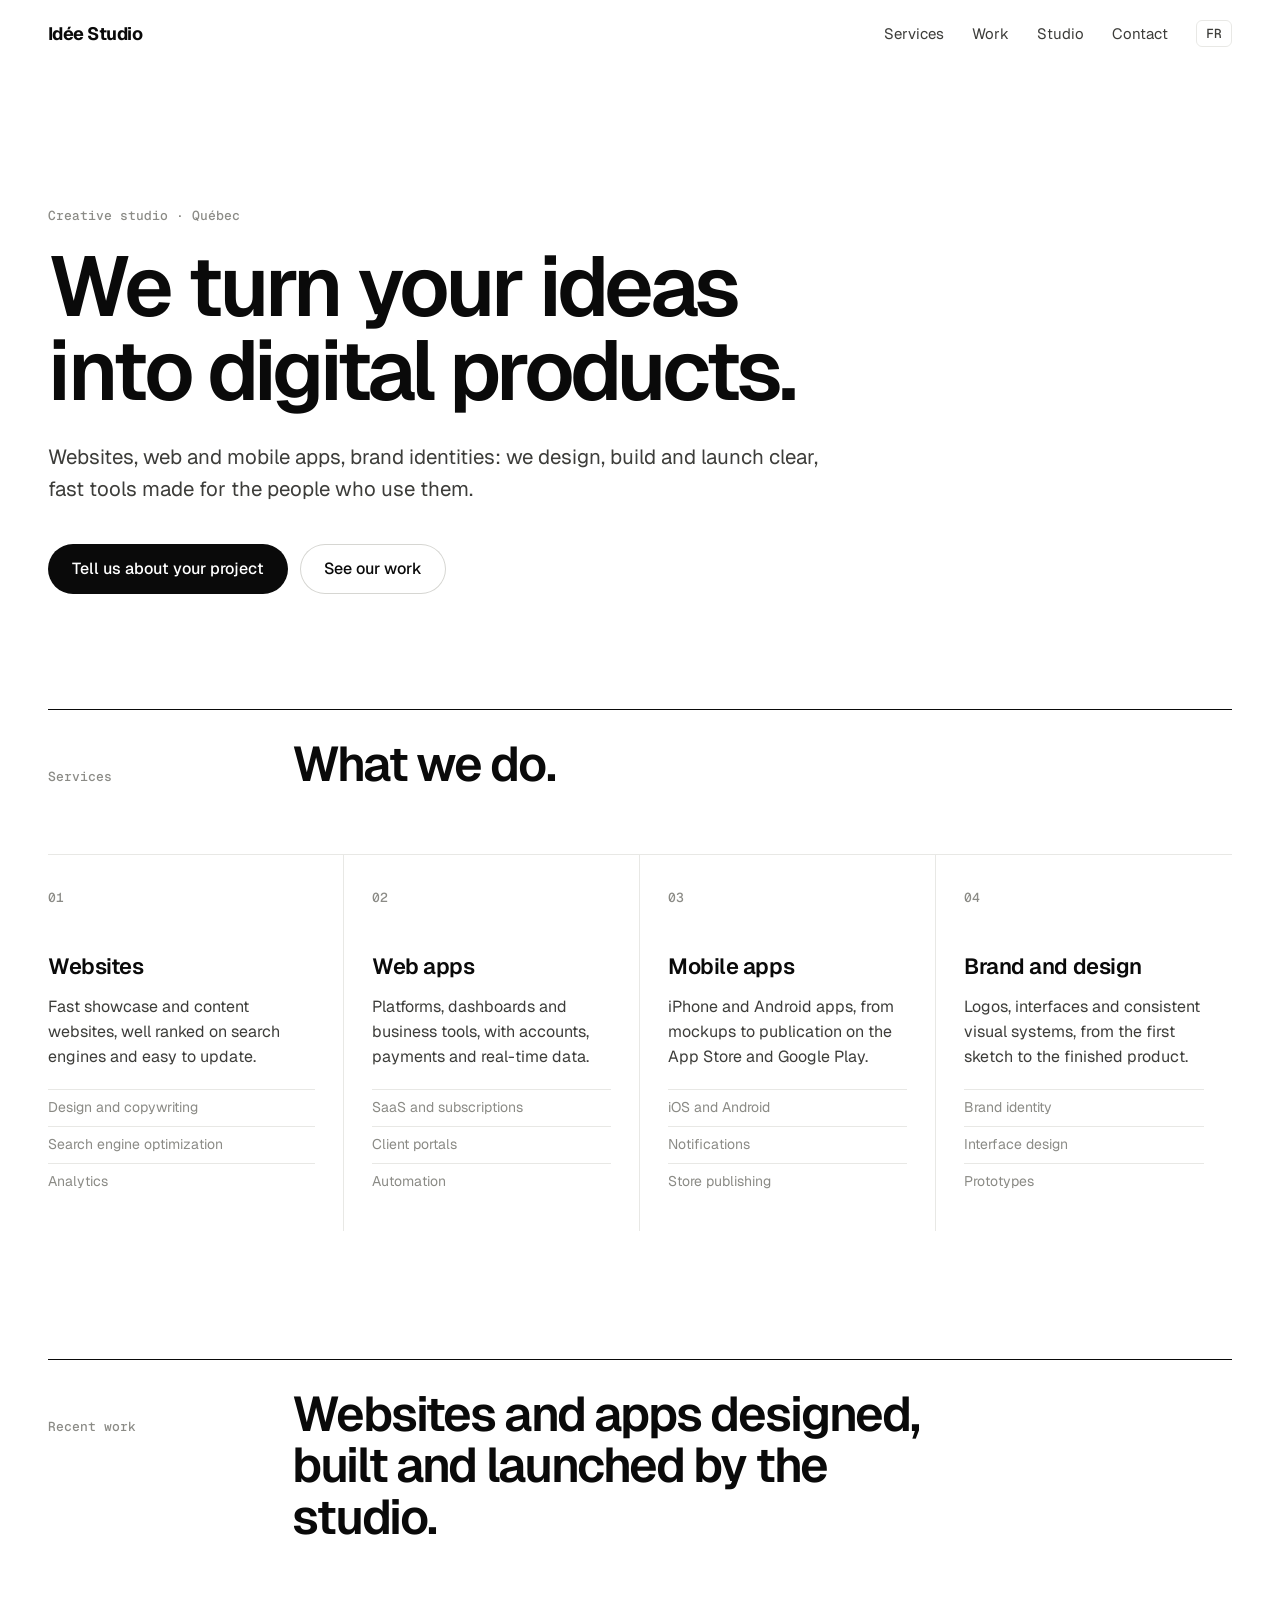
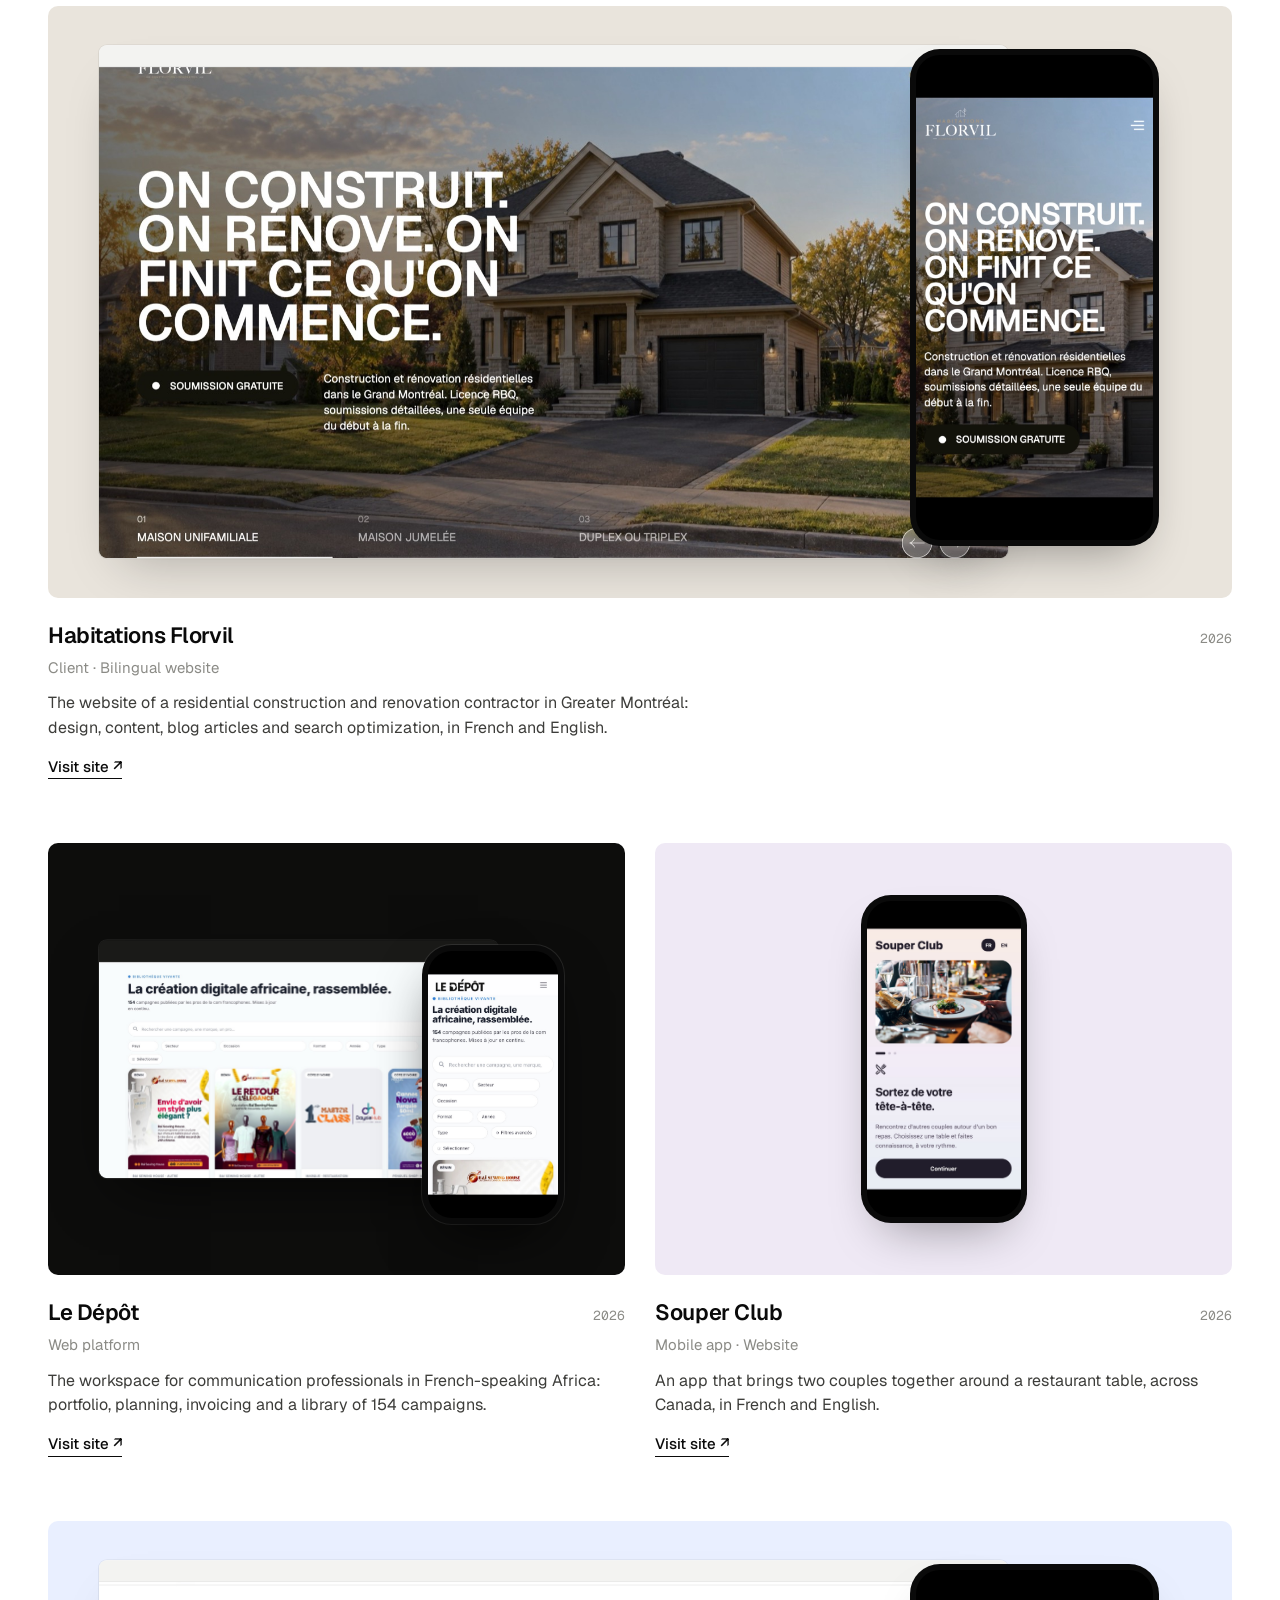
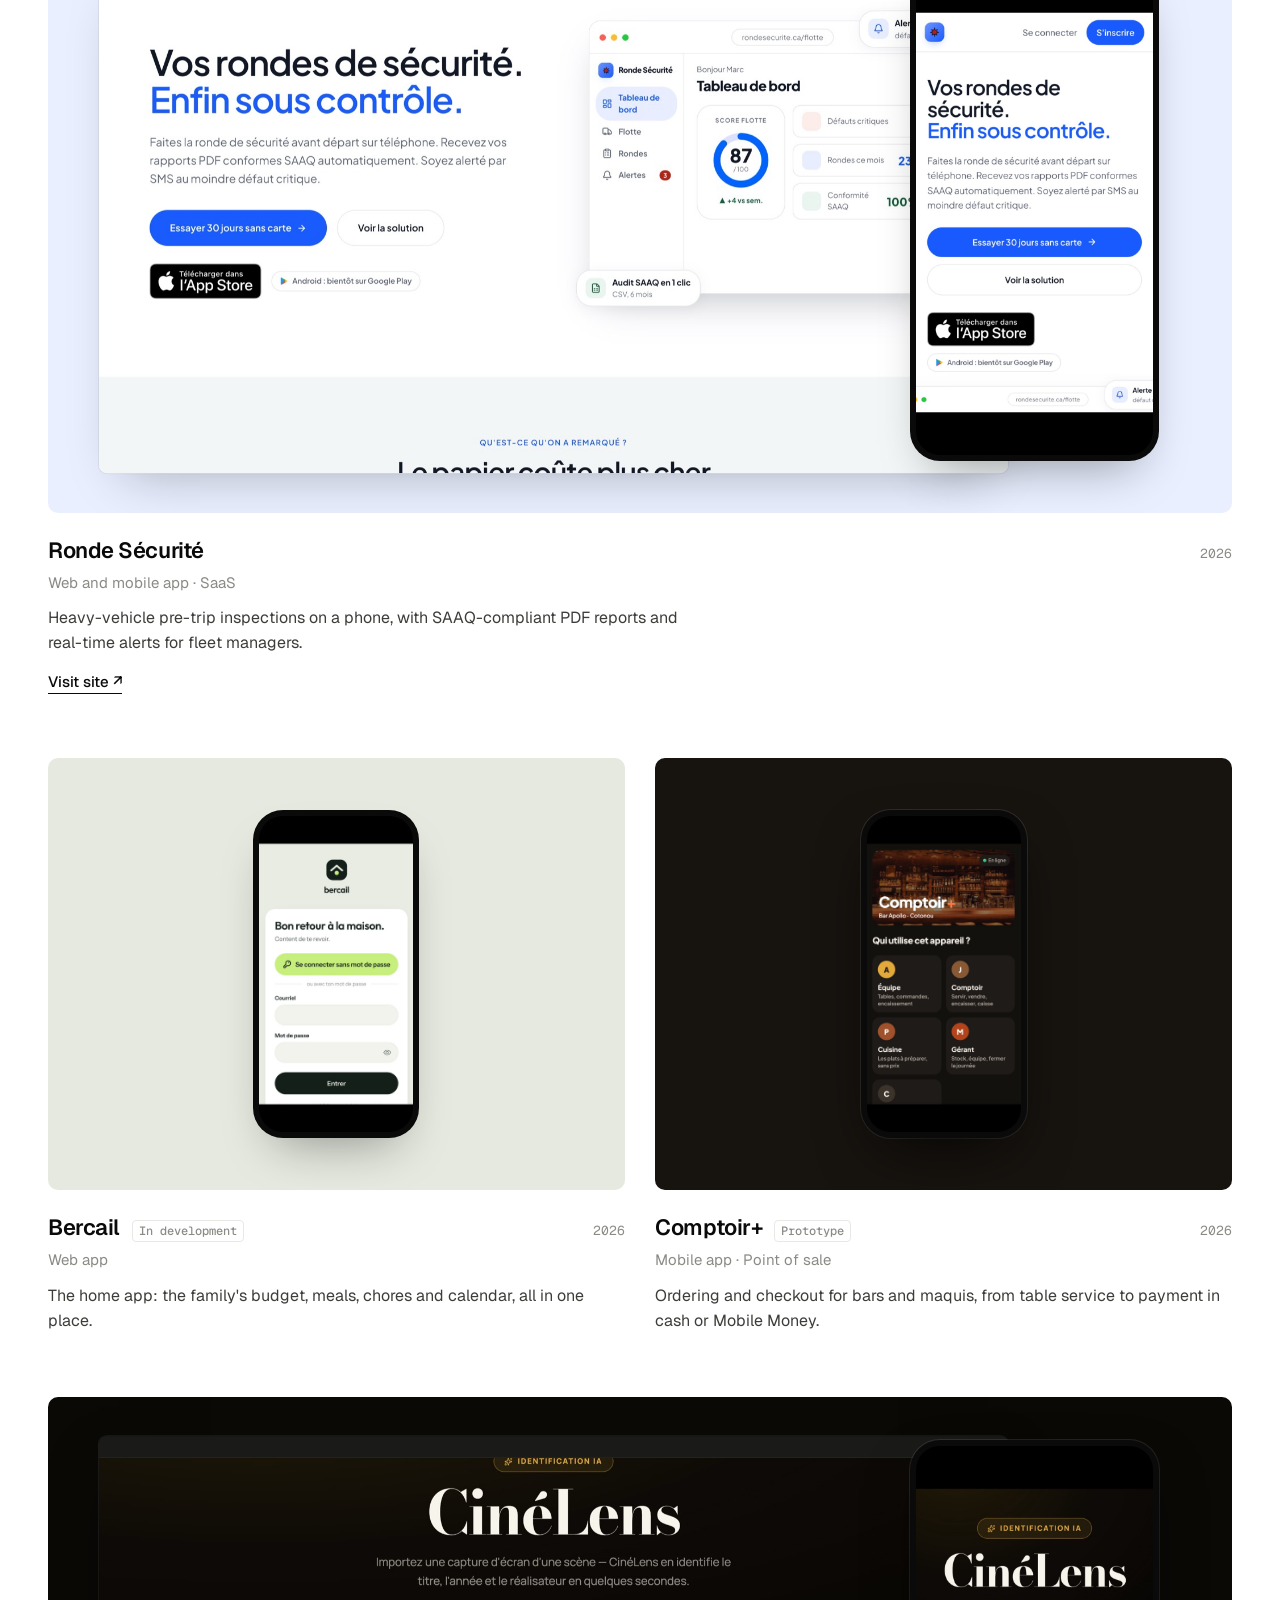
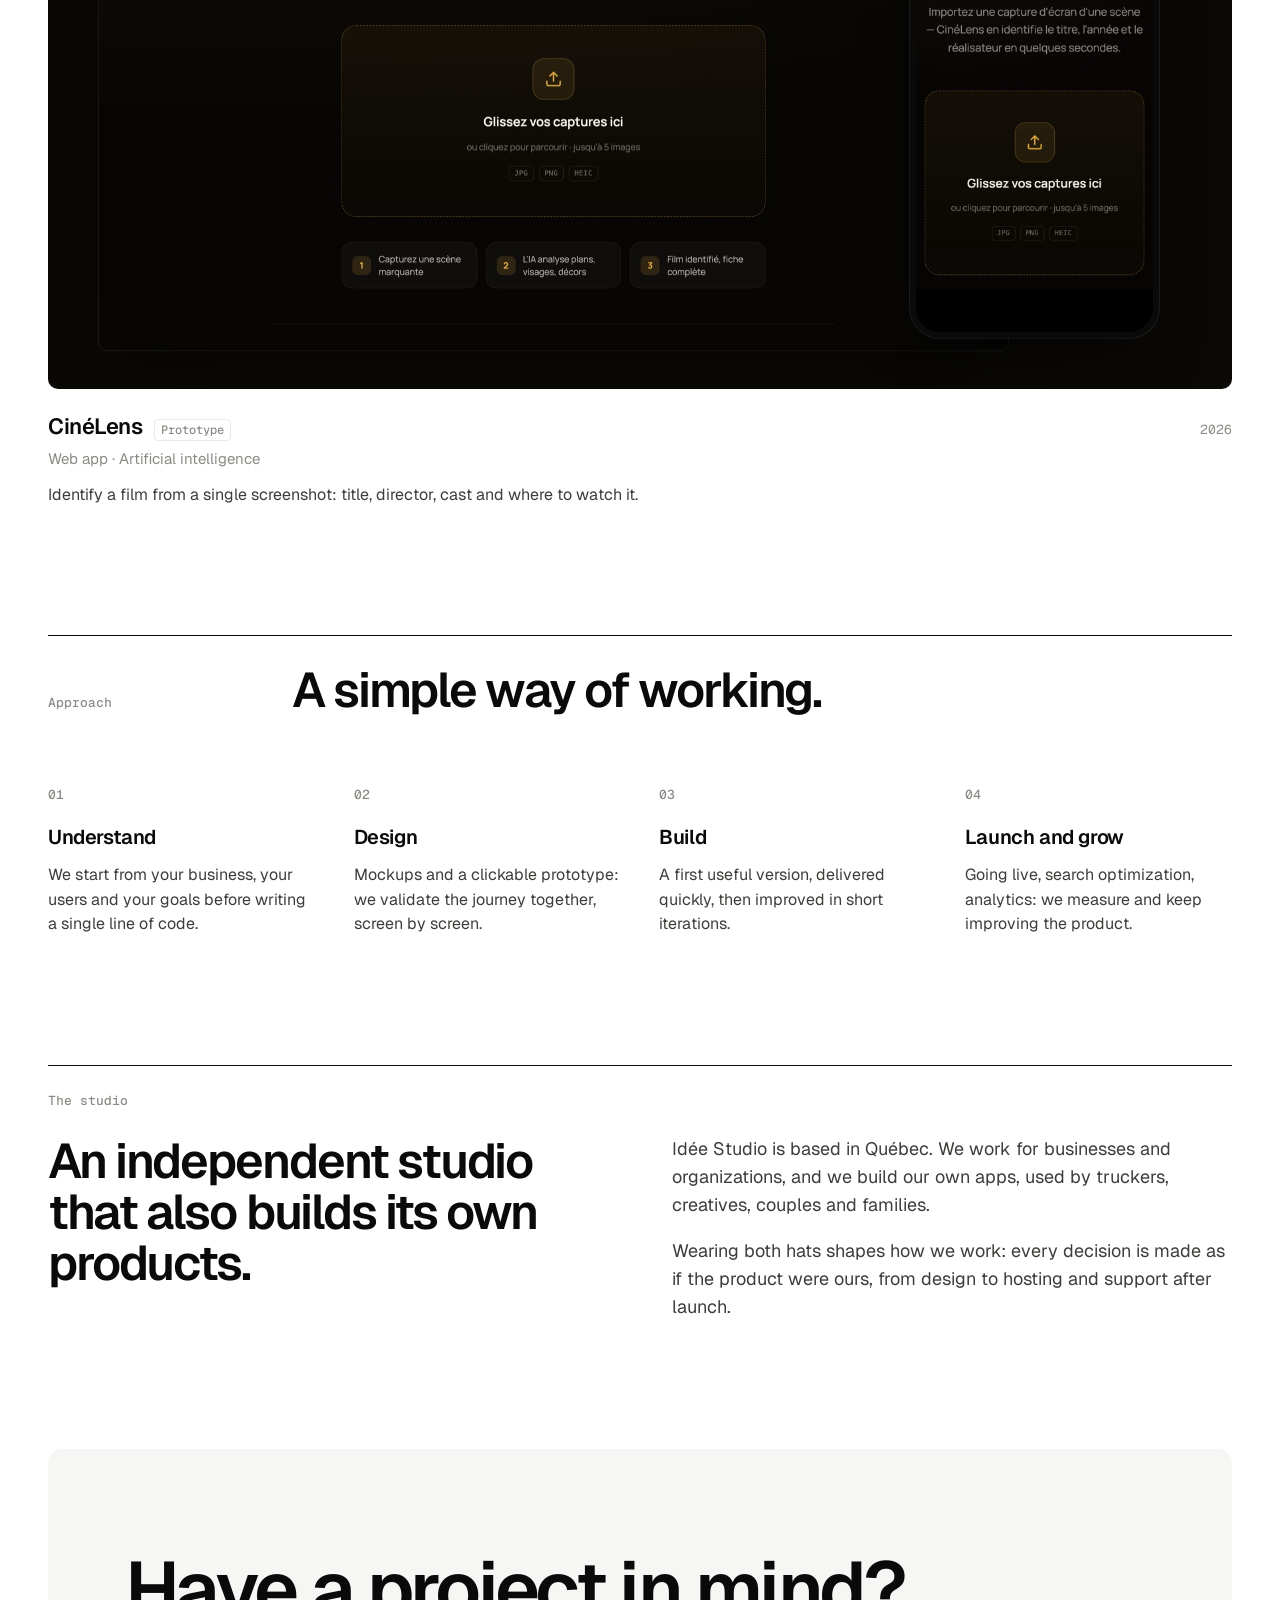
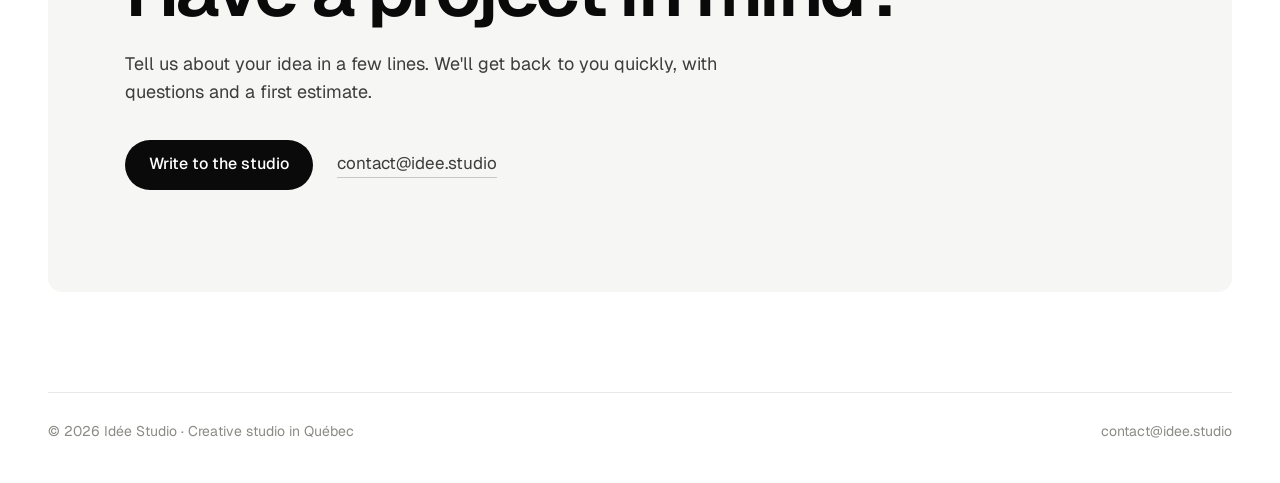
==== en/index.html @ fb5069cd "Ajout de Habitations Florvil (client) en premier projet" ====
<!doctype html>
<html lang="en-CA">
<head>
  <meta charset="utf-8">
  <meta name="viewport" content="width=device-width, initial-scale=1">
  <title>Idée Studio · Creative studio in Québec: websites, apps and digital products</title>
  <meta name="description" content="Idée Studio is a creative studio in Québec. We design and build websites, web and mobile apps and brand identities, from idea to launch.">
  <link rel="canonical" href="https://idee.studio/en/">
  <link rel="alternate" hreflang="fr-CA" href="https://idee.studio/">
  <link rel="alternate" hreflang="en-CA" href="https://idee.studio/en/">
  <link rel="alternate" hreflang="x-default" href="https://idee.studio/">
  <meta property="og:type" content="website">
  <meta property="og:site_name" content="Idée Studio">
  <meta property="og:title" content="Idée Studio · Creative studio in Québec: websites, apps and digital products">
  <meta property="og:description" content="Idée Studio is a creative studio in Québec. We design and build websites, web and mobile apps and brand identities, from idea to launch.">
  <meta property="og:url" content="https://idee.studio/en/">
  <meta property="og:image" content="https://idee.studio/assets/og.jpg">
  <meta property="og:locale" content="en_CA">
  <meta name="twitter:card" content="summary_large_image">
  <meta name="theme-color" content="#ffffff">
  <link rel="icon" href="/assets/icon.svg" type="image/svg+xml">
  <link rel="preconnect" href="https://fonts.googleapis.com">
  <link rel="preconnect" href="https://fonts.gstatic.com" crossorigin>
  <link rel="stylesheet" href="https://fonts.googleapis.com/css2?family=Geist:wght@400;500;600;700&family=Geist+Mono:wght@400;500&display=swap">
  <link rel="stylesheet" href="/assets/styles.css">
  <script type="application/ld+json">{"@context": "https://schema.org", "@type": "Organization", "name": "Idée Studio", "url": "https://idee.studio", "email": "contact@idee.studio", "logo": "https://idee.studio/assets/icon.svg", "description": "Idée Studio is a creative studio in Québec. We design and build websites, web and mobile apps and brand identities, from idea to launch.", "address": {"@type": "PostalAddress", "addressRegion": "QC", "addressCountry": "CA"}, "knowsAbout": ["Websites", "Web apps", "Mobile apps", "Brand and design"]}</script>
</head>
<body>
  <a class="skip" href="#contenu">Skip to content</a>
  <header class="top">
    <a class="brand" href="/en/">Idée Studio</a>
    <nav aria-label="Navigation">
      <a class="hide-sm" href="#services">Services</a>
      <a class="hide-sm" href="#projets">Work</a>
      <a class="hide-sm" href="#studio">Studio</a>
      <a class="hide-sm" href="#contact">Contact</a>
      <a class="lang" href="/" hreflang="fr" lang="fr">FR</a>
    </nav>
  </header>

  <main id="contenu">
    <section class="hero wrap">
      <p class="k">Creative studio · Québec</p>
      <h1>We turn your ideas into digital products.</h1>
      <p class="lead">Websites, web and mobile apps, brand identities: we design, build and launch clear, fast tools made for the people who use them.</p>
      <div class="cta">
        <a class="btn" href="mailto:contact@idee.studio">Tell us about your project</a>
        <a class="btn ghost" href="#projets">See our work</a>
      </div>
    </section>

    <section class="services wrap" id="services">
      <div class="head"><p class="k">Services</p><h2>What we do.</h2></div>
      <ol class="svc-list">
        <li class="svc">
          <span class="svc-n">01</span>
          <h3>Websites</h3>
          <p>Fast showcase and content websites, well ranked on search engines and easy to update.</p>
          <ul><li>Design and copywriting</li><li>Search engine optimization</li><li>Analytics</li></ul>
        </li>
        <li class="svc">
          <span class="svc-n">02</span>
          <h3>Web apps</h3>
          <p>Platforms, dashboards and business tools, with accounts, payments and real-time data.</p>
          <ul><li>SaaS and subscriptions</li><li>Client portals</li><li>Automation</li></ul>
        </li>
        <li class="svc">
          <span class="svc-n">03</span>
          <h3>Mobile apps</h3>
          <p>iPhone and Android apps, from mockups to publication on the App Store and Google Play.</p>
          <ul><li>iOS and Android</li><li>Notifications</li><li>Store publishing</li></ul>
        </li>
        <li class="svc">
          <span class="svc-n">04</span>
          <h3>Brand and design</h3>
          <p>Logos, interfaces and consistent visual systems, from the first sketch to the finished product.</p>
          <ul><li>Brand identity</li><li>Interface design</li><li>Prototypes</li></ul>
        </li>
      </ol>
    </section>

    <section class="work wrap" id="projets">
      <div class="head"><p class="k">Recent work</p><h2>Websites and apps designed, built and launched by the studio.</h2></div>
      <div class="cases">
        <article class="case wide" id="p-florvil">
          <a class="case-link" href="https://www.habitationsflorvil.com" target="_blank" rel="noopener">
            <div class="tile" style="--tile:#e9e4dc"><div class="comp duo"><figure class="browser"><span class="bar" aria-hidden="true"></span><img src="/assets/img/florvil-desktop.jpg" alt="Habitations Florvil" loading="lazy" width="1600" height="867"></figure><figure class="phone over"><img src="/assets/img/florvil-mobile.jpg" alt="Habitations Florvil" loading="lazy" width="390" height="800"></figure></div></div>
            <div class="cap">
              <div class="cap-top"><h3>Habitations Florvil</h3><span class="yr">2026</span></div>
              <p class="type">Client · Bilingual website</p>
              <p class="desc">The website of a residential construction and renovation contractor in Greater Montréal: design, content, blog articles and search optimization, in French and English.</p>
              <span class="voir">Visit site ↗</span>
            </div>
          </a>
        </article>
        <article class="case" id="p-depot">
          <a class="case-link" href="https://ledepot.co" target="_blank" rel="noopener">
            <div class="tile dark" style="--tile:#0d0d0c"><div class="comp duo"><figure class="browser"><span class="bar" aria-hidden="true"></span><img src="/assets/img/depot-galerie.jpg" alt="Le Dépôt" loading="lazy" width="1600" height="867"></figure><figure class="phone over"><img src="/assets/img/depot-mobile.jpg" alt="Le Dépôt" loading="lazy" width="390" height="800"></figure></div></div>
            <div class="cap">
              <div class="cap-top"><h3>Le Dépôt</h3><span class="yr">2026</span></div>
              <p class="type">Web platform</p>
              <p class="desc">The workspace for communication professionals in French-speaking Africa: portfolio, planning, invoicing and a library of 154 campaigns.</p>
              <span class="voir">Visit site ↗</span>
            </div>
          </a>
        </article>
        <article class="case" id="p-souper">
          <a class="case-link" href="https://souperclub.app" target="_blank" rel="noopener">
            <div class="tile" style="--tile:#efe9f5"><div class="comp single"><figure class="phone "><img src="/assets/img/souper-mobile.jpg" alt="Souper Club" loading="lazy" width="390" height="800"></figure></div></div>
            <div class="cap">
              <div class="cap-top"><h3>Souper Club</h3><span class="yr">2026</span></div>
              <p class="type">Mobile app · Website</p>
              <p class="desc">An app that brings two couples together around a restaurant table, across Canada, in French and English.</p>
              <span class="voir">Visit site ↗</span>
            </div>
          </a>
        </article>
        <article class="case wide" id="p-ronde">
          <a class="case-link" href="https://rondesecurite.ca" target="_blank" rel="noopener">
            <div class="tile" style="--tile:#e9efff"><div class="comp duo"><figure class="browser"><span class="bar" aria-hidden="true"></span><img src="/assets/img/ronde-desktop.jpg" alt="Ronde Sécurité" loading="lazy" width="1600" height="867"></figure><figure class="phone over"><img src="/assets/img/ronde-mobile.jpg" alt="Ronde Sécurité" loading="lazy" width="390" height="800"></figure></div></div>
            <div class="cap">
              <div class="cap-top"><h3>Ronde Sécurité</h3><span class="yr">2026</span></div>
              <p class="type">Web and mobile app · SaaS</p>
              <p class="desc">Heavy-vehicle pre-trip inspections on a phone, with SAAQ-compliant PDF reports and real-time alerts for fleet managers.</p>
              <span class="voir">Visit site ↗</span>
            </div>
          </a>
        </article>
        <article class="case" id="p-bercail">
          <div class="case-link">
            <div class="tile" style="--tile:#e5e9df"><div class="comp single"><figure class="phone "><img src="/assets/img/bercail-mobile.jpg" alt="Bercail" loading="lazy" width="390" height="800"></figure></div></div>
            <div class="cap">
              <div class="cap-top"><h3>Bercail</h3><span class="etat">In development</span><span class="yr">2026</span></div>
              <p class="type">Web app</p>
              <p class="desc">The home app: the family&#x27;s budget, meals, chores and calendar, all in one place.</p>
              
            </div>
          </div>
        </article>
        <article class="case" id="p-comptoir">
          <div class="case-link">
            <div class="tile dark" style="--tile:#17130f"><div class="comp single"><figure class="phone "><img src="/assets/img/comptoir-mobile.jpg" alt="Comptoir+" loading="lazy" width="390" height="800"></figure></div></div>
            <div class="cap">
              <div class="cap-top"><h3>Comptoir+</h3><span class="etat">Prototype</span><span class="yr">2026</span></div>
              <p class="type">Mobile app · Point of sale</p>
              <p class="desc">Ordering and checkout for bars and maquis, from table service to payment in cash or Mobile Money.</p>
              
            </div>
          </div>
        </article>
        <article class="case wide" id="p-cinelens">
          <div class="case-link">
            <div class="tile dark" style="--tile:#0b0906"><div class="comp duo"><figure class="browser"><span class="bar" aria-hidden="true"></span><img src="/assets/img/cinelens-desktop.jpg" alt="CinéLens" loading="lazy" width="1600" height="867"></figure><figure class="phone over"><img src="/assets/img/cinelens-mobile.jpg" alt="CinéLens" loading="lazy" width="390" height="800"></figure></div></div>
            <div class="cap">
              <div class="cap-top"><h3>CinéLens</h3><span class="etat">Prototype</span><span class="yr">2026</span></div>
              <p class="type">Web app · Artificial intelligence</p>
              <p class="desc">Identify a film from a single screenshot: title, director, cast and where to watch it.</p>
              
            </div>
          </div>
        </article>
      </div>
    </section>

    <section class="method wrap">
      <div class="head"><p class="k">Approach</p><h2>A simple way of working.</h2></div>
      <ol class="steps">
        <li><span>01</span><h3>Understand</h3><p>We start from your business, your users and your goals before writing a single line of code.</p></li>
        <li><span>02</span><h3>Design</h3><p>Mockups and a clickable prototype: we validate the journey together, screen by screen.</p></li>
        <li><span>03</span><h3>Build</h3><p>A first useful version, delivered quickly, then improved in short iterations.</p></li>
        <li><span>04</span><h3>Launch and grow</h3><p>Going live, search optimization, analytics: we measure and keep improving the product.</p></li>
      </ol>
    </section>

    <section class="studio wrap" id="studio">
      <p class="k">The studio</p>
      <div class="studio-grid"><h2>An independent studio that also builds its own products.</h2><div><p>Idée Studio is based in Québec. We work for businesses and organizations, and we build our own apps, used by truckers, creatives, couples and families.</p><p>Wearing both hats shapes how we work: every decision is made as if the product were ours, from design to hosting and support after launch.</p></div></div>
    </section>

    <section class="contact wrap" id="contact">
      <h2>Have a project in mind?</h2>
      <p>Tell us about your idea in a few lines. We'll get back to you quickly, with questions and a first estimate.</p>
      <a class="btn" href="mailto:contact@idee.studio">Write to the studio</a>
      <a class="mail" href="mailto:contact@idee.studio">contact@idee.studio</a>
    </section>
  </main>

  <footer class="foot wrap">
    <span>© <span data-annee>2026</span> Idée Studio · Creative studio in Québec</span>
    <a href="mailto:contact@idee.studio">contact@idee.studio</a>
  </footer>
  <script src="/assets/main.js" defer></script>
</body>
</html>
---- assets/styles.css ----
/* Idée Studio */
:root {
  --ink: #0a0a0a;
  --text: #3d3d3a;
  --mute: #8b8b86;
  --line: #e8e8e5;
  --soft: #f6f6f4;
  --wrap: 1280px;
  --gut: clamp(20px, 4vw, 48px);
  --sans: "Geist", system-ui, -apple-system, "Segoe UI", sans-serif;
  --mono: "Geist Mono", ui-monospace, "SF Mono", Menlo, monospace;
}
*, *::before, *::after { box-sizing: border-box; }
html { scroll-behavior: smooth; }
body { margin: 0; background: #fff; color: var(--ink); font: 400 17px/1.55 var(--sans); -webkit-font-smoothing: antialiased; overflow-x: hidden; }
a { color: inherit; text-decoration: none; }
img { display: block; max-width: 100%; height: auto; }
ul, ol { margin: 0; padding: 0; list-style: none; }
figure, h1, h2, h3, p { margin: 0; }
.wrap { width: min(var(--wrap), 100% - 2 * var(--gut)); margin-inline: auto; }
.skip { position: absolute; left: -999px; top: 8px; background: var(--ink); color: #fff; padding: 8px 14px; border-radius: 6px; z-index: 60; }
.skip:focus { left: 12px; }
.k { font: 500 13px/1 var(--mono); color: var(--mute); }

/* En-tête */
.top { position: sticky; top: 0; z-index: 40; display: flex; justify-content: space-between; align-items: center; height: 68px; padding: 0 var(--gut); background: rgba(255,255,255,.92); backdrop-filter: saturate(1.4) blur(12px); border-bottom: 1px solid transparent; transition: border-color .25s; }
.top.scrolled { border-bottom-color: var(--line); }
.brand { font-weight: 700; font-size: 18px; letter-spacing: -.03em; }
.top nav { display: flex; align-items: center; gap: 28px; font-size: 15px; color: var(--text); }
.top nav a:hover { color: var(--ink); }
.lang { font: 500 13px/1 var(--mono); border: 1px solid var(--line); border-radius: 6px; padding: 6px 9px; }

/* Héros */
.hero { padding: clamp(72px, 11vw, 150px) 0 clamp(72px, 9vw, 120px); }
.hero h1 { font-weight: 600; font-size: clamp(42px, 6.6vw, 96px); line-height: 1; letter-spacing: -.045em; max-width: 14ch; margin-top: 22px; }
.lead { font-size: clamp(18px, 1.6vw, 21px); color: var(--text); max-width: 56ch; margin-top: 28px; }
.cta { display: flex; flex-wrap: wrap; gap: 12px; margin-top: 40px; }
.btn { display: inline-flex; align-items: center; height: 50px; padding: 0 24px; border-radius: 999px; background: var(--ink); color: #fff; font-weight: 500; font-size: 16px; transition: background .2s, transform .2s; }
.btn:hover { background: #2b2b2a; }
.btn.ghost { background: transparent; color: var(--ink); box-shadow: inset 0 0 0 1px #d6d6d2; }
.btn.ghost:hover { box-shadow: inset 0 0 0 1px var(--ink); }

/* Têtes de section */
section { scroll-margin-top: 80px; }
.head { display: grid; grid-template-columns: 220px 1fr; gap: 24px; align-items: baseline; padding-top: 28px; border-top: 1px solid var(--ink); margin-bottom: clamp(36px, 5vw, 64px); }
.head h2 { font-weight: 600; font-size: clamp(30px, 3.8vw, 52px); line-height: 1.05; letter-spacing: -.04em; max-width: 20ch; }

/* Services */
.services { padding-bottom: clamp(80px, 10vw, 140px); }
.svc-list { display: grid; grid-template-columns: repeat(4, 1fr); gap: 0; border-top: 1px solid var(--line); }
.svc { padding: 28px 28px 32px 0; border-right: 1px solid var(--line); }
.svc + .svc { padding-left: 28px; }
.svc:last-child { border-right: 0; }
.svc-n { font: 500 13px/1 var(--mono); color: var(--mute); }
.svc h3 { font-weight: 600; font-size: 22px; letter-spacing: -.02em; margin: 40px 0 12px; }
.svc p { color: var(--text); font-size: 16px; }
.svc ul { margin-top: 20px; }
.svc li { font-size: 14px; color: var(--mute); padding: 7px 0; border-top: 1px solid var(--line); }

/* Projets */
.work { padding-bottom: clamp(80px, 10vw, 140px); }
.cases { display: grid; grid-template-columns: 1fr 1fr; gap: clamp(40px, 5vw, 72px) clamp(20px, 2.4vw, 32px); }
.case.wide { grid-column: 1 / -1; }
.case-link { display: block; }
.tile { --tile: var(--soft); background: var(--tile); border-radius: 10px; overflow: hidden; aspect-ratio: 4 / 3; display: grid; place-items: center; padding: clamp(24px, 4vw, 56px); position: relative; }
.case.wide .tile { aspect-ratio: 16 / 8; }
.comp { width: 100%; height: 100%; position: relative; display: grid; place-items: center; transition: transform .6s cubic-bezier(.2,.8,.2,1); }
a.case-link:hover .comp { transform: scale(1.025); }
.browser { width: 100%; border-radius: 8px; overflow: hidden; background: #fff; box-shadow: 0 24px 50px -24px rgba(0,0,0,.28), 0 0 0 1px rgba(0,0,0,.06); }
.dark .browser { background: #111; box-shadow: 0 24px 60px -20px rgba(0,0,0,.7), 0 0 0 1px rgba(255,255,255,.08); }
.bar { display: block; height: 22px; background: #f3f3f1; border-bottom: 1px solid rgba(0,0,0,.05); }
.dark .bar { background: #1a1a18; border-bottom-color: rgba(255,255,255,.05); }
.phone { border-radius: 30px; padding: 6px; background: #0a0a0a; box-shadow: 0 24px 50px -22px rgba(0,0,0,.4); }
.dark .phone { box-shadow: 0 24px 60px -20px rgba(0,0,0,.8), 0 0 0 1px rgba(255,255,255,.1); }
.phone img { border-radius: 24px; aspect-ratio: 390 / 800; object-fit: cover; object-position: top; width: 100%; }
.duo { display: block; }
.duo .browser { width: 84%; position: absolute; left: 0; top: 50%; transform: translateY(-50%); }
.duo .phone.over { position: absolute; right: 2%; bottom: 0; width: 23%; }
.case:not(.wide) .duo .phone.over { width: 30%; }
.single .phone { width: 35%; }
.cap { padding-top: 20px; }
.cap-top { display: flex; align-items: baseline; gap: 12px; }
.cap h3 { font-weight: 600; font-size: 22px; letter-spacing: -.02em; }
.etat { font: 500 12px/1 var(--mono); color: var(--mute); border: 1px solid var(--line); border-radius: 4px; padding: 4px 6px; }
.yr { margin-left: auto; font: 400 13px/1 var(--mono); color: var(--mute); }
.type { font-size: 15px; color: var(--mute); margin-top: 4px; }
.desc { color: var(--text); font-size: 16px; margin-top: 12px; max-width: 60ch; }
.voir { display: inline-block; margin-top: 14px; font-size: 15px; font-weight: 500; border-bottom: 1px solid currentColor; }

/* Méthode */
.method { padding-bottom: clamp(80px, 10vw, 140px); }
.steps { display: grid; grid-template-columns: repeat(4, 1fr); gap: clamp(20px, 3vw, 40px); }
.steps span { font: 500 13px/1 var(--mono); color: var(--mute); }
.steps h3 { font-weight: 600; font-size: 20px; letter-spacing: -.02em; margin: 16px 0 10px; }
.steps p { color: var(--text); font-size: 16px; }

/* Studio */
.studio { padding: 28px 0 clamp(80px, 10vw, 140px); border-top: 1px solid var(--ink); }
.studio-grid { display: grid; grid-template-columns: 1fr 1fr; gap: clamp(28px, 5vw, 80px); margin-top: 28px; }
.studio h2 { font-weight: 600; font-size: clamp(30px, 3.8vw, 52px); line-height: 1.05; letter-spacing: -.04em; }
.studio-grid p { color: var(--text); font-size: 18px; }
.studio-grid p + p { margin-top: 18px; }

/* Contact */
.contact { background: var(--soft); border-radius: 14px; padding: clamp(48px, 8vw, 110px) clamp(24px, 6vw, 90px); margin-bottom: clamp(60px, 8vw, 100px); }
.contact h2 { font-weight: 600; font-size: clamp(38px, 6vw, 84px); line-height: 1; letter-spacing: -.045em; }
.contact p { color: var(--text); font-size: 18px; max-width: 52ch; margin: 22px 0 34px; }
.contact .mail { display: inline-block; margin-left: 20px; color: var(--text); border-bottom: 1px solid #c9c9c4; }

.foot { display: flex; justify-content: space-between; flex-wrap: wrap; gap: 12px; padding: 28px 0 40px; border-top: 1px solid var(--line); font-size: 14px; color: var(--mute); }
.foot a:hover { color: var(--ink); }

/* Apparition */
.rv { opacity: 0; transform: translateY(16px); transition: opacity .7s ease, transform .7s cubic-bezier(.2,.8,.2,1); }
.rv.in { opacity: 1; transform: none; }

@media (max-width: 1000px) {
  .svc-list { grid-template-columns: 1fr 1fr; }
  .svc:nth-child(2) { border-right: 0; }
  .svc:nth-child(3) { padding-left: 0; }
  .svc:nth-child(n+3) { border-top: 1px solid var(--line); }
  .steps { grid-template-columns: 1fr 1fr; }
}
@media (max-width: 760px) {
  .hide-sm { display: none; }
  .hero { padding: 56px 0 64px; }
  .head { grid-template-columns: 1fr; gap: 12px; }
  .svc-list { grid-template-columns: 1fr; }
  .svc, .svc + .svc { padding: 22px 0; border-right: 0; border-top: 1px solid var(--line); }
  .svc h3 { margin: 10px 0 8px; font-size: 20px; }
  .svc ul { display: none; }
  .cases { grid-template-columns: 1fr; gap: 48px; }
  .tile, .case.wide .tile { aspect-ratio: 1 / 1; padding: 22px; }
  .duo .browser { width: 100%; top: 34%; }
  .case .duo .phone.over, .case:not(.wide) .duo .phone.over { width: 34%; right: 0; bottom: 0; border-radius: 20px; padding: 4px; }
  .duo .phone.over img { border-radius: 16px; }
  .single .phone { width: 46%; border-radius: 24px; padding: 5px; }
  .single .phone img { border-radius: 19px; }
  .steps, .studio-grid { grid-template-columns: 1fr; }
  .contact .mail { display: block; margin: 18px 0 0; width: max-content; }
}
@media (prefers-reduced-motion: reduce) {
  *, *::before, *::after { transition: none !important; }
  .rv { opacity: 1; transform: none; }
}
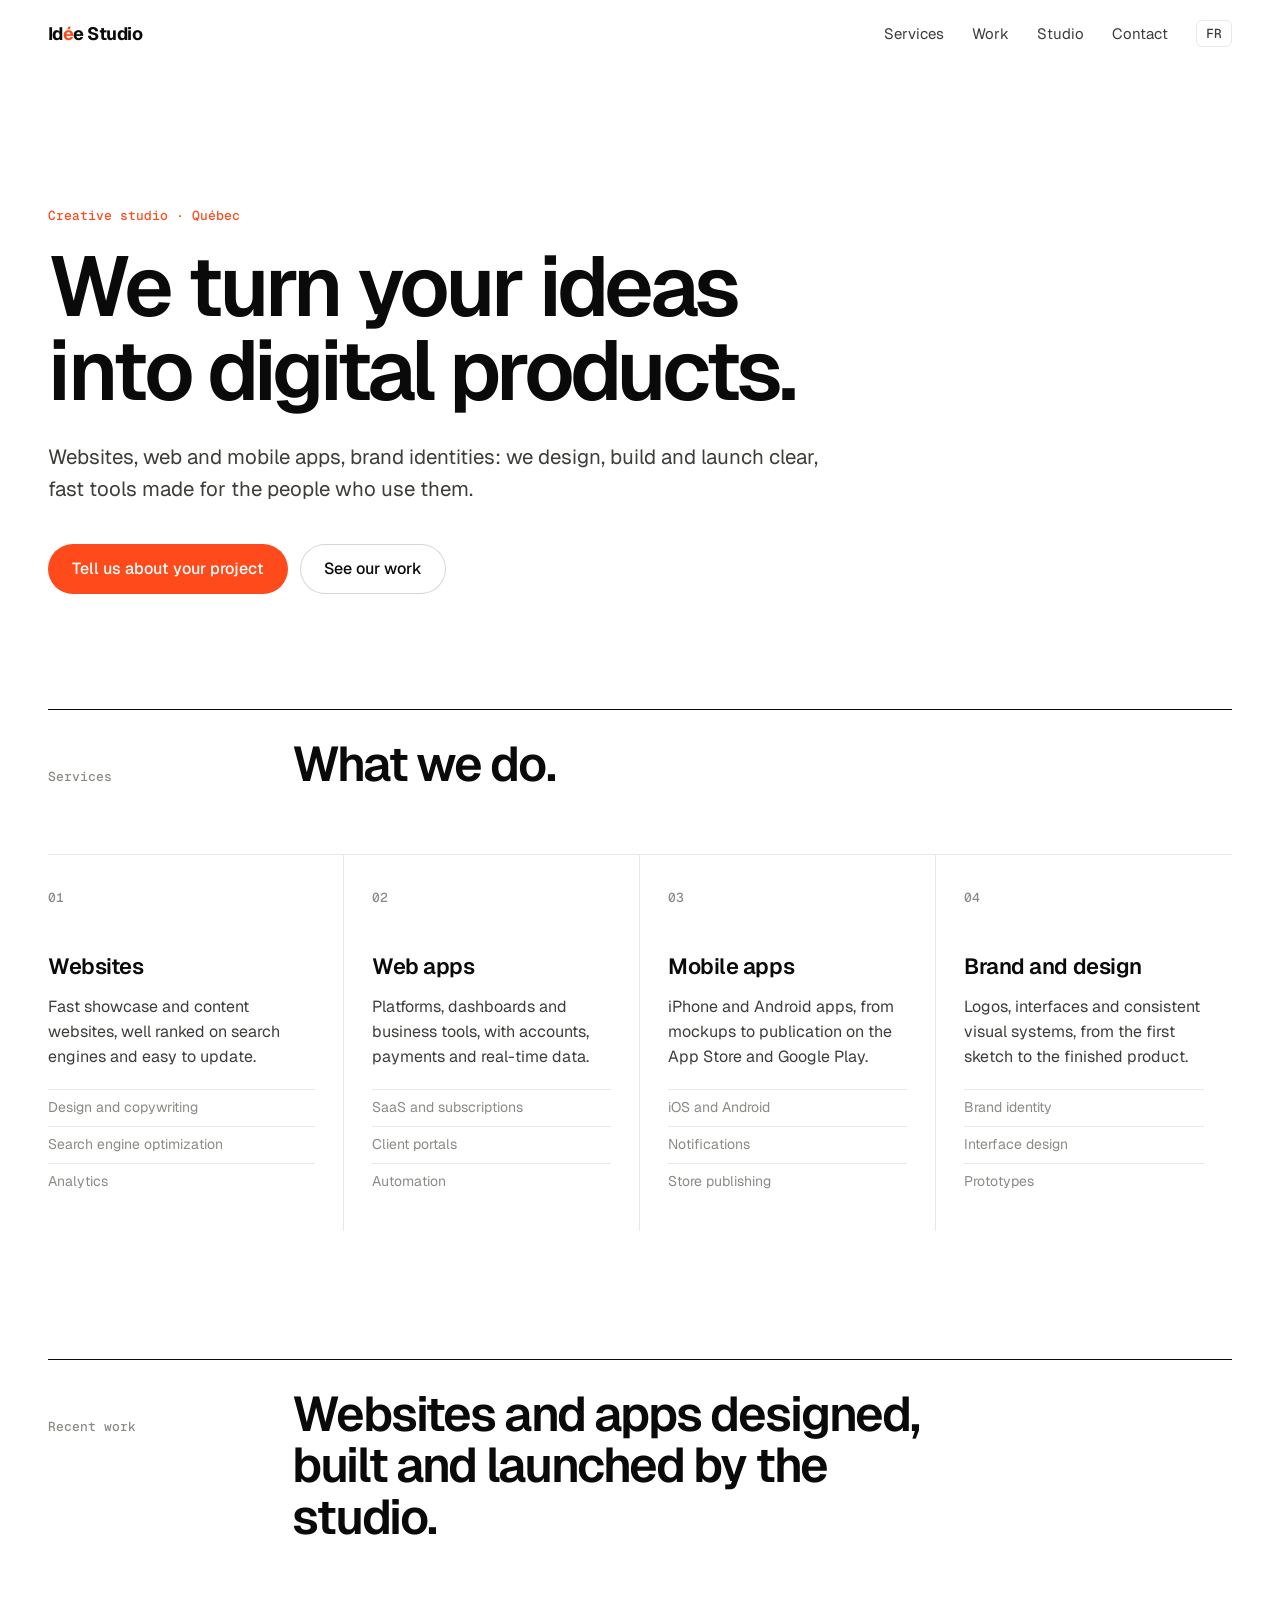
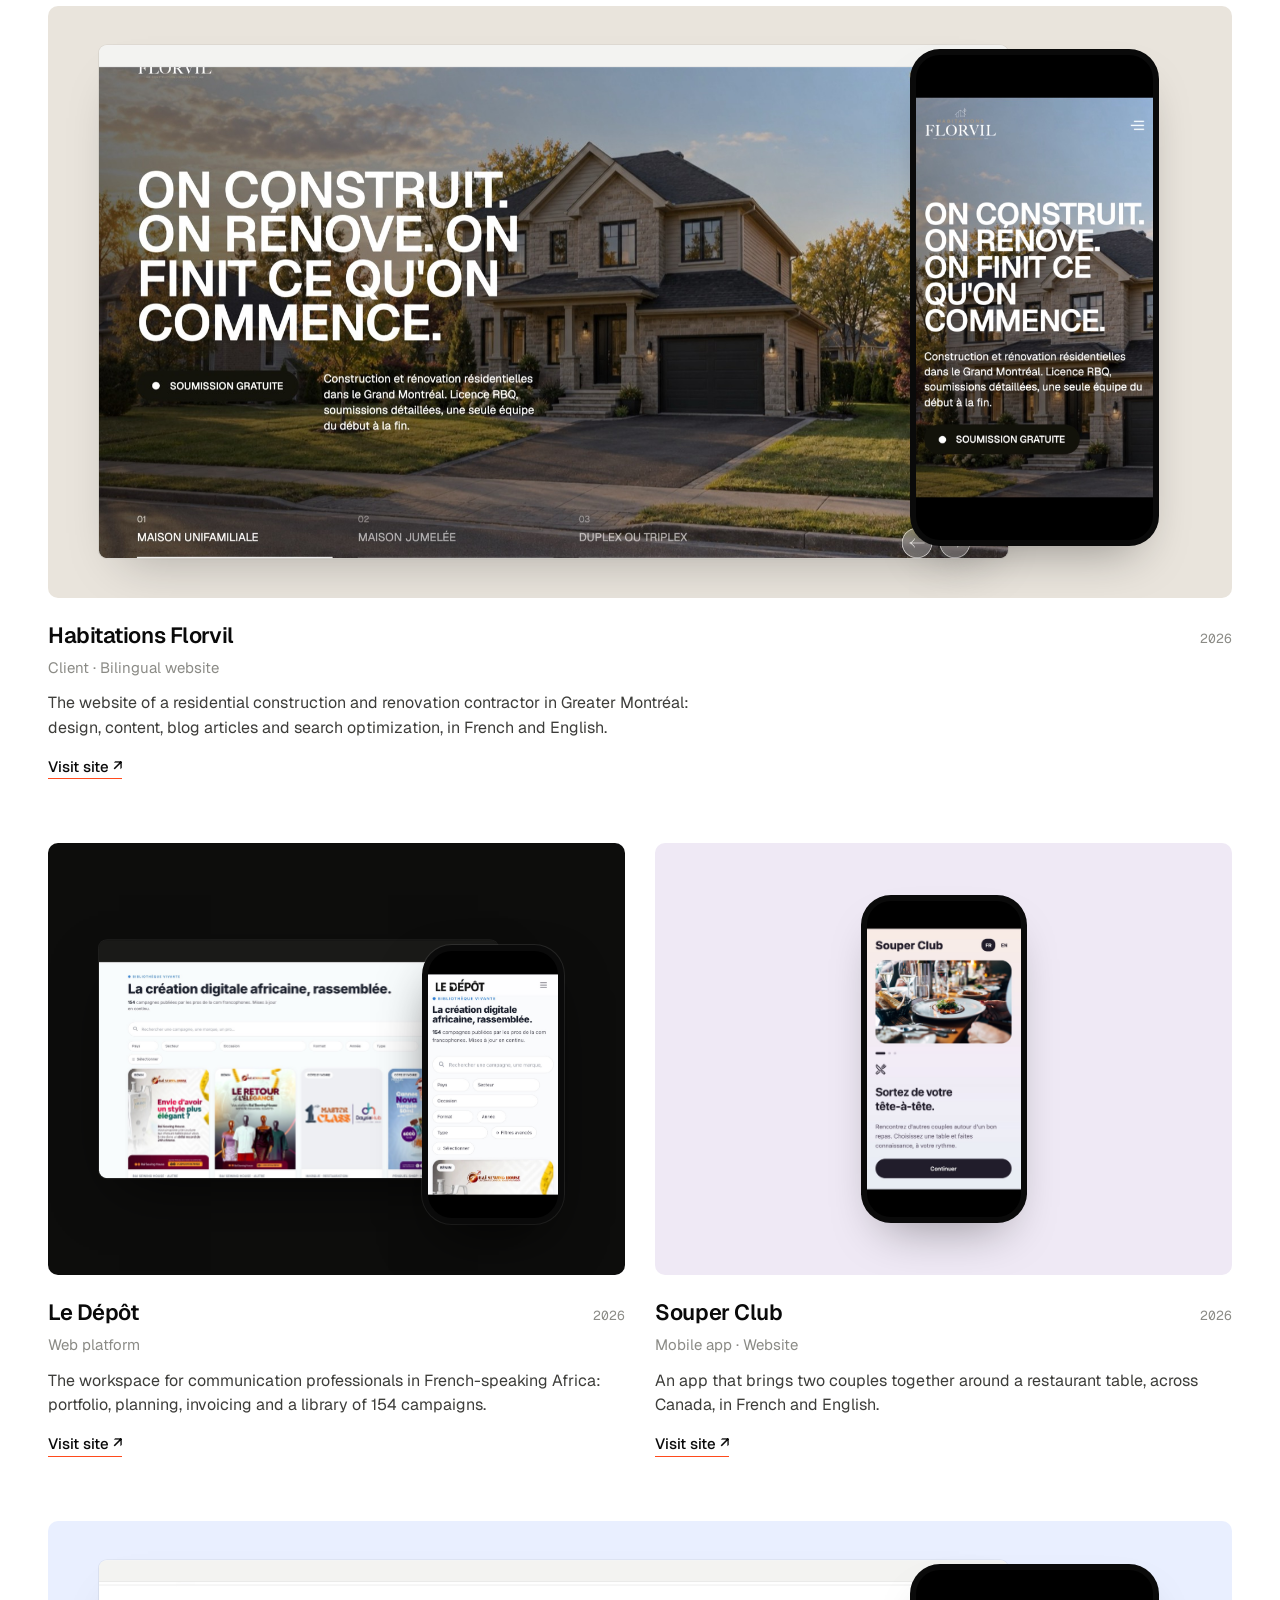
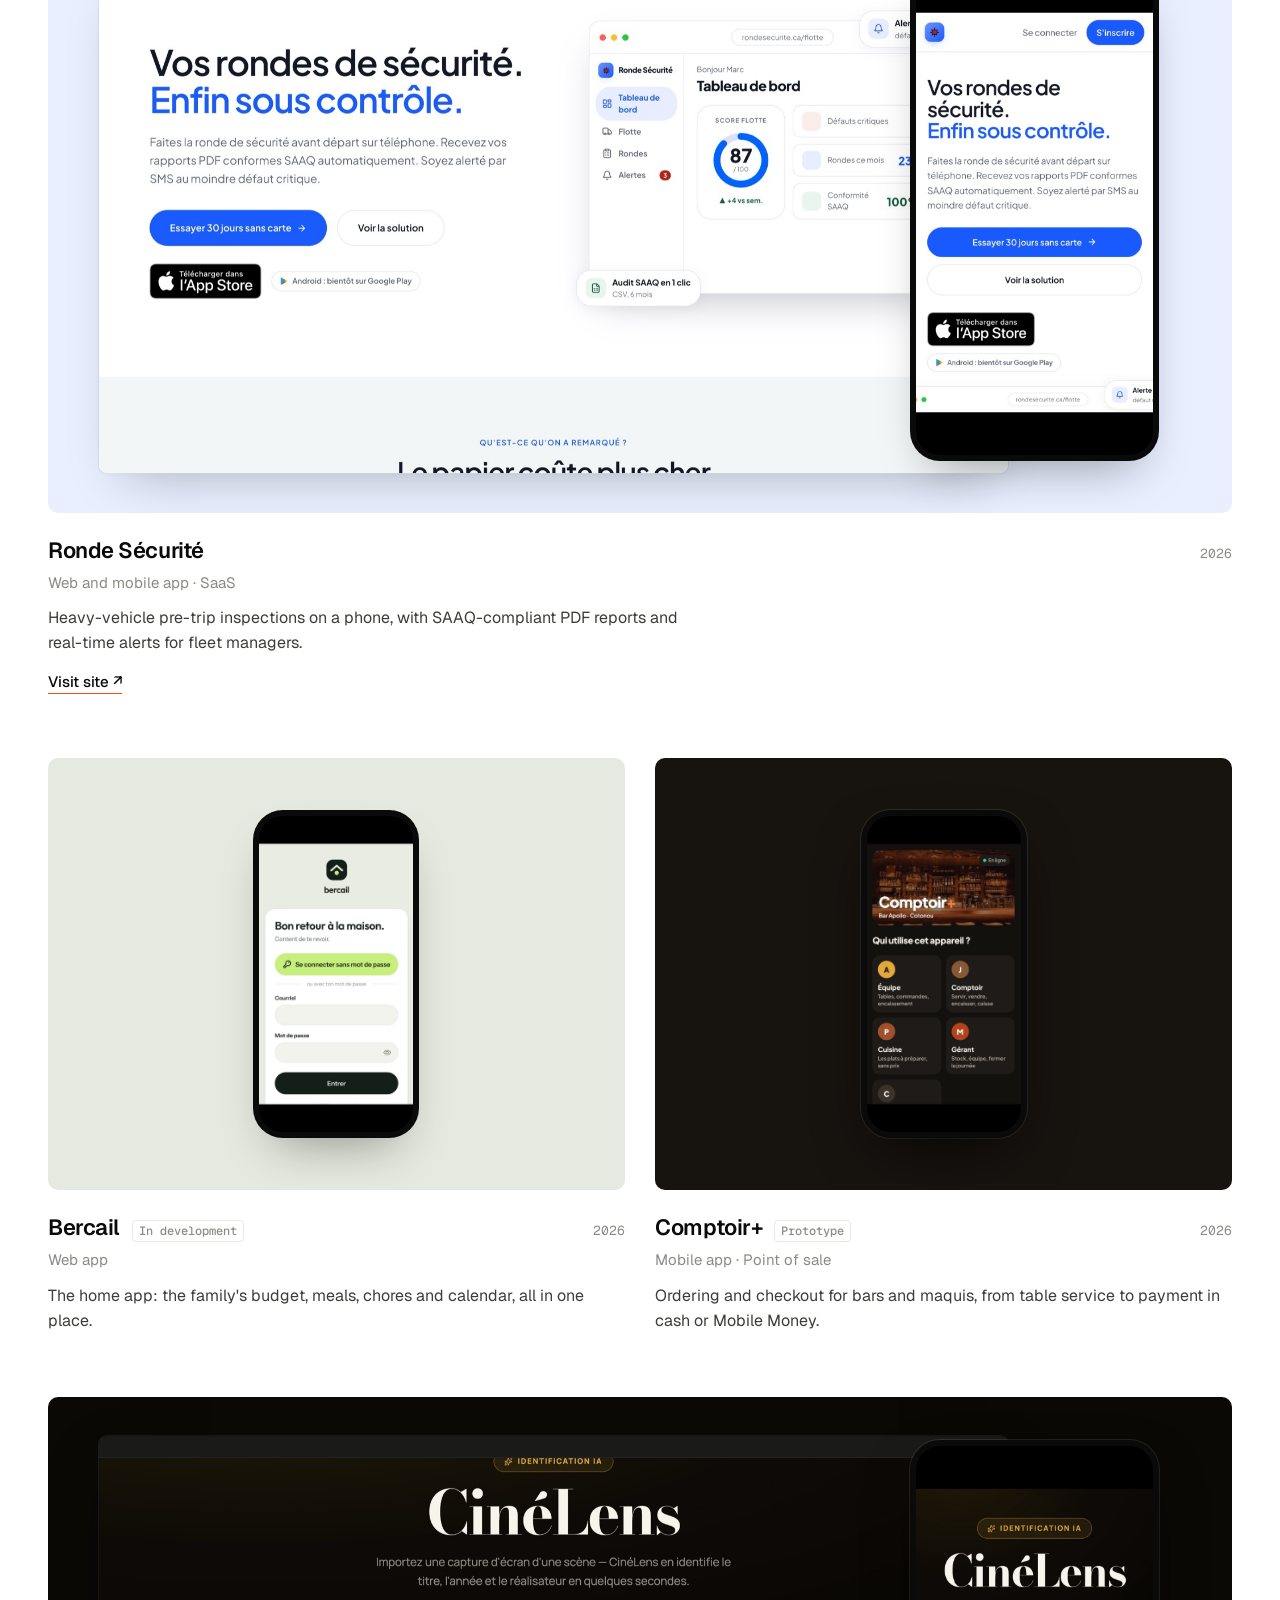
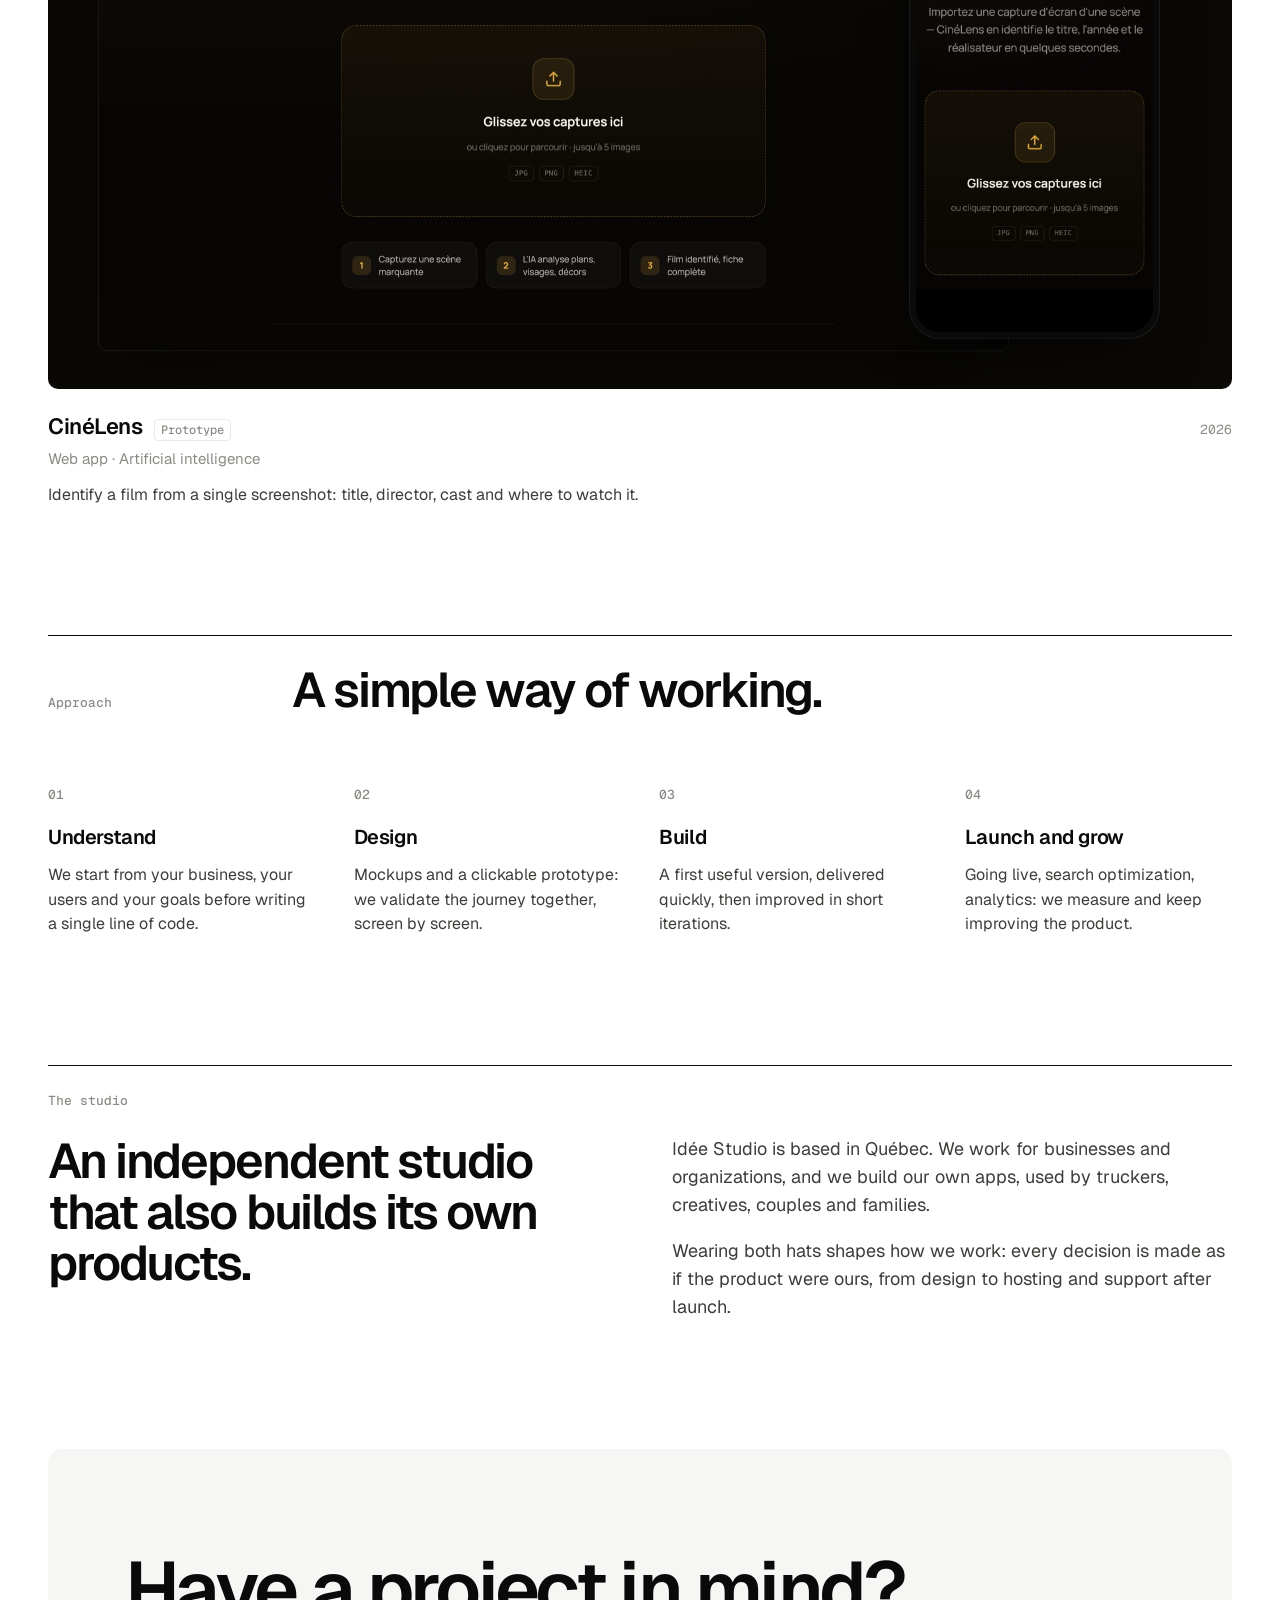
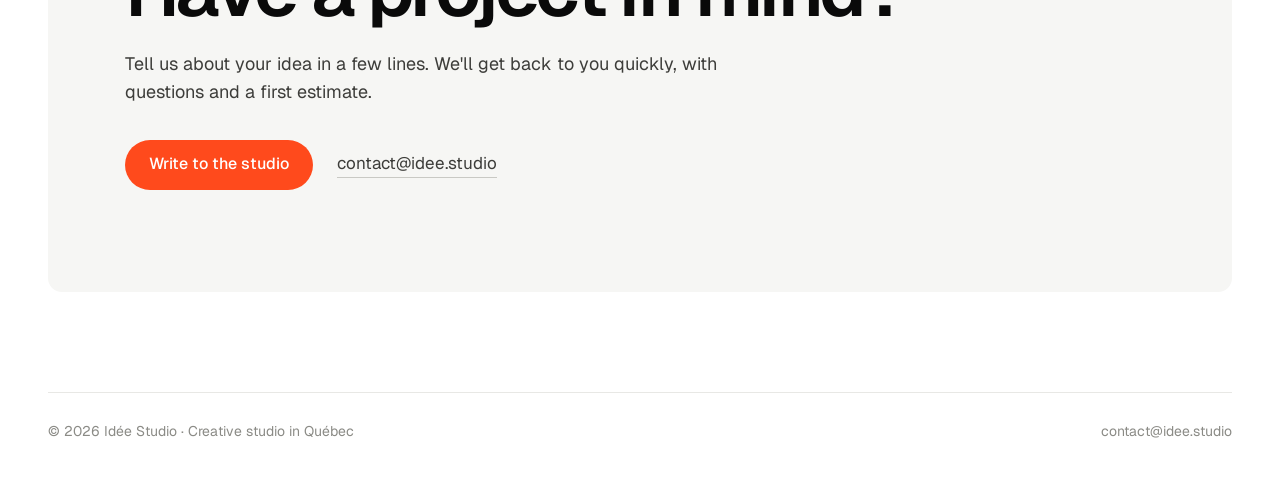
==== commit a48ea5ae: "Couleur de la marque : vermillon (#FF4A1C), utilisée avec parcimonie" ====
--- a/en/index.html
+++ b/en/index.html
@@ -28,7 +28,7 @@
 <body>
   <a class="skip" href="#contenu">Skip to content</a>
   <header class="top">
-    <a class="brand" href="/en/">Idée Studio</a>
+    <a class="brand" href="/en/">Id<span class="acc">é</span>e Studio</a>
     <nav aria-label="Navigation">
       <a class="hide-sm" href="#services">Services</a>
       <a class="hide-sm" href="#projets">Work</a>
--- a/assets/styles.css
+++ b/assets/styles.css
@@ -1,6 +1,7 @@
 /* Idée Studio */
 :root {
   --ink: #0a0a0a;
+  --accent: #ff4a1c;
   --text: #3d3d3a;
   --mute: #8b8b86;
   --line: #e8e8e5;
@@ -143,3 +144,12 @@
   *, *::before, *::after { transition: none !important; }
   .rv { opacity: 1; transform: none; }
 }
+
+/* Couleur de la marque, utilisée avec parcimonie */
+.brand .acc { color: var(--accent); }
+.hero .k { color: var(--accent); }
+.btn:not(.ghost) { background: var(--accent); }
+.btn:not(.ghost):hover { background: var(--ink); }
+.voir { border-bottom-color: var(--accent); }
+a.case-link:hover h3 { color: var(--accent); }
+.mail:hover { color: var(--accent); }
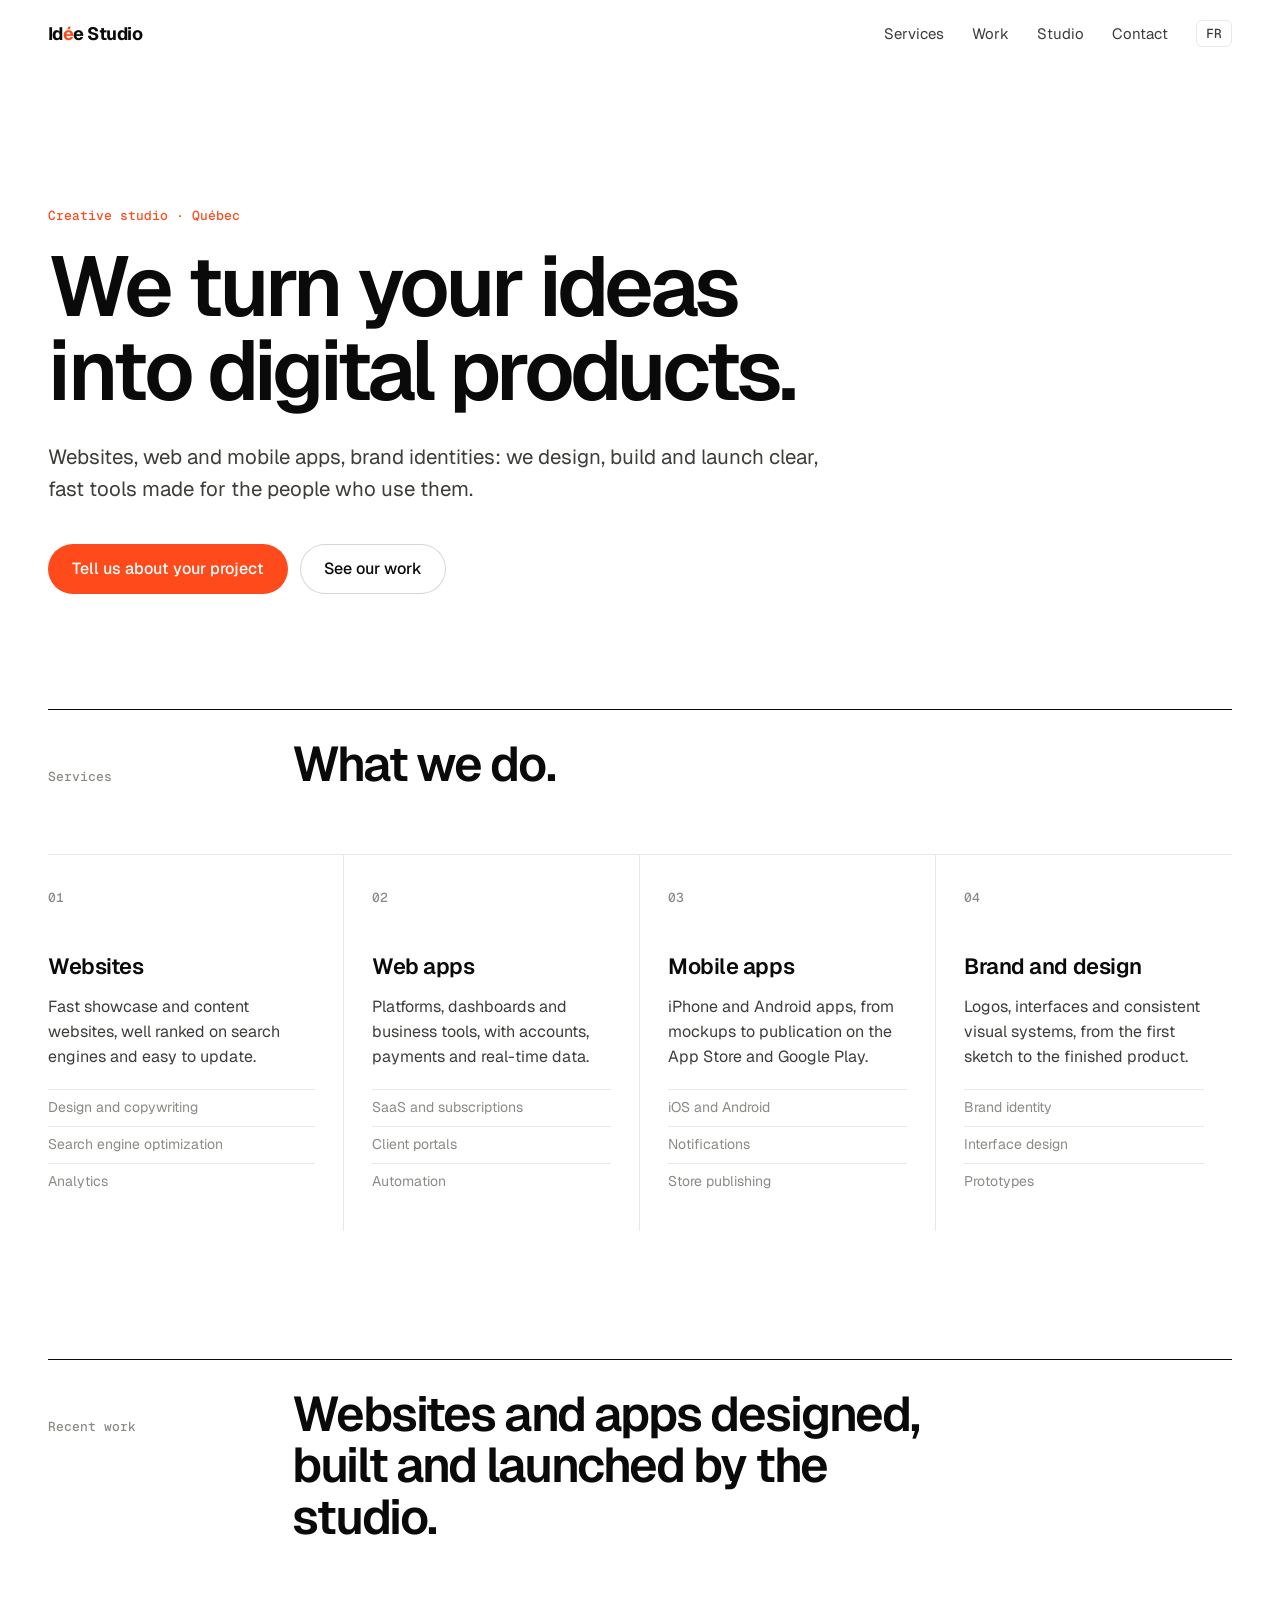
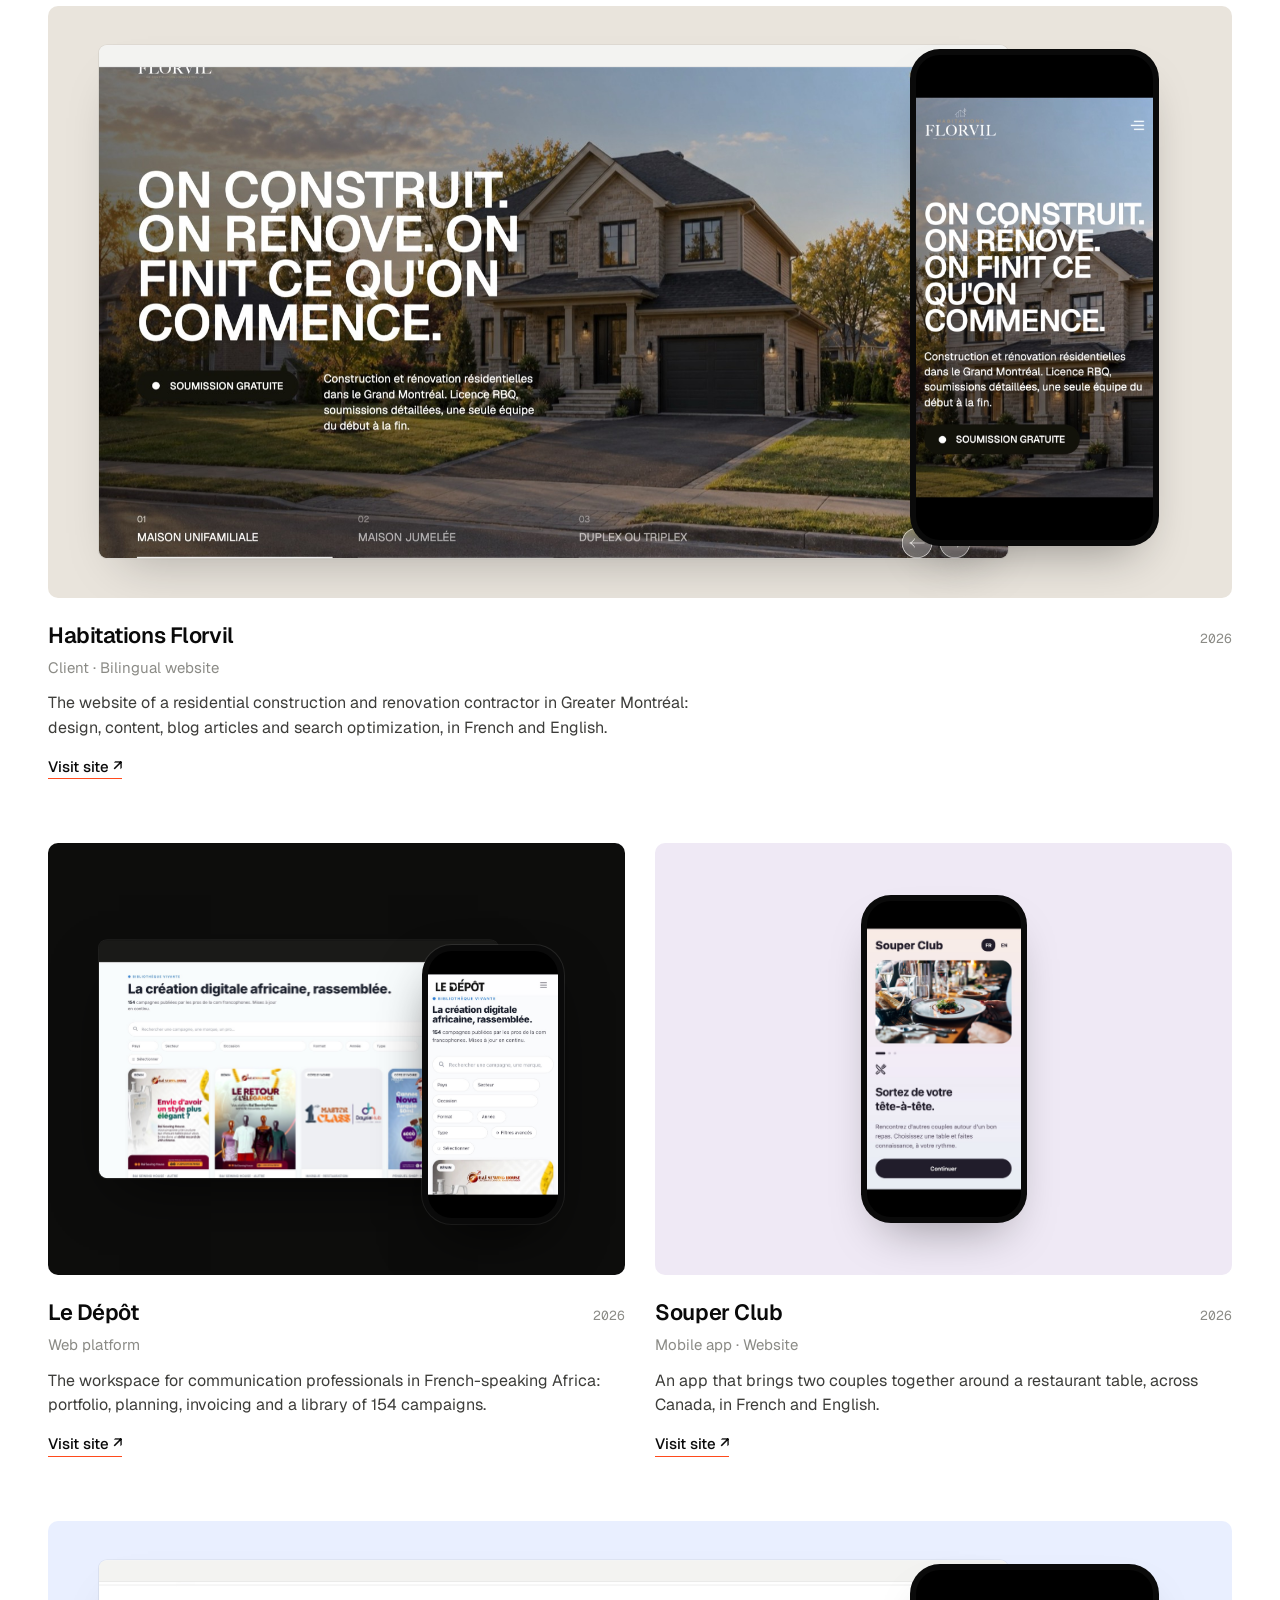
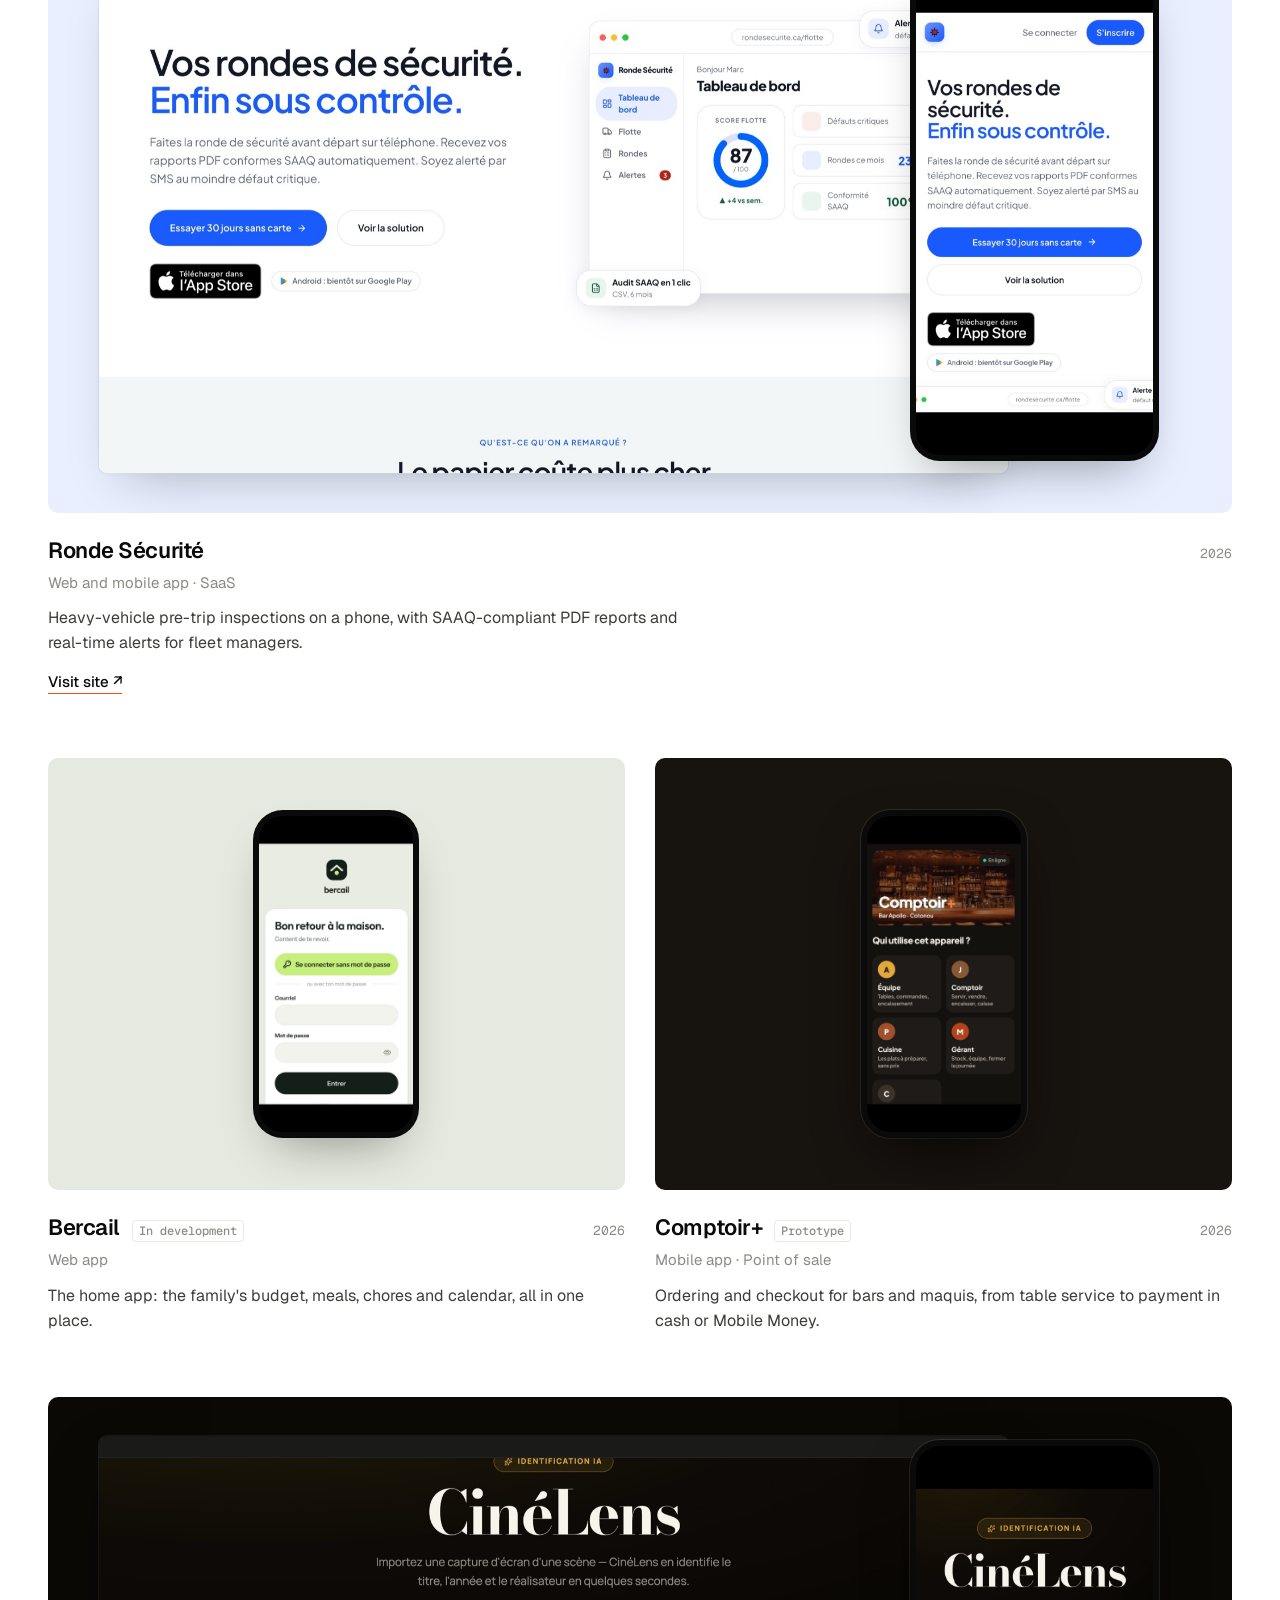
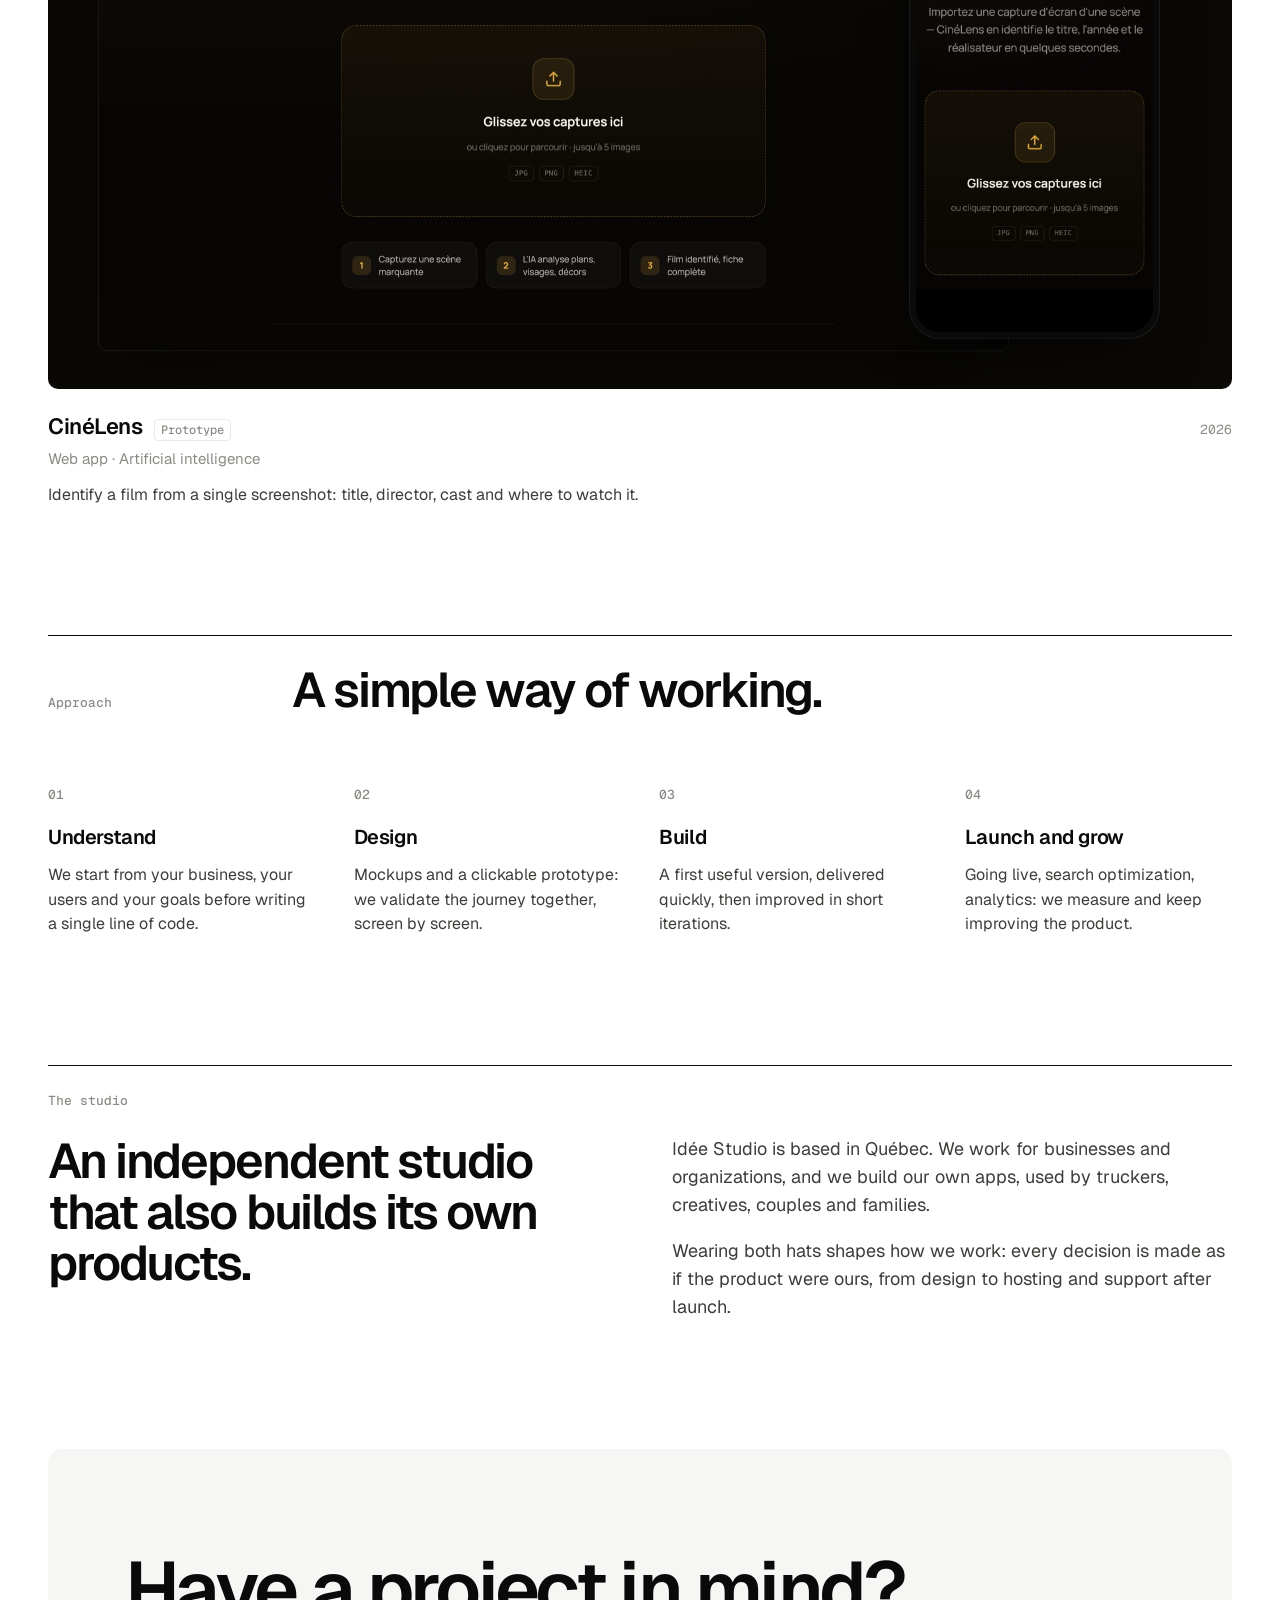
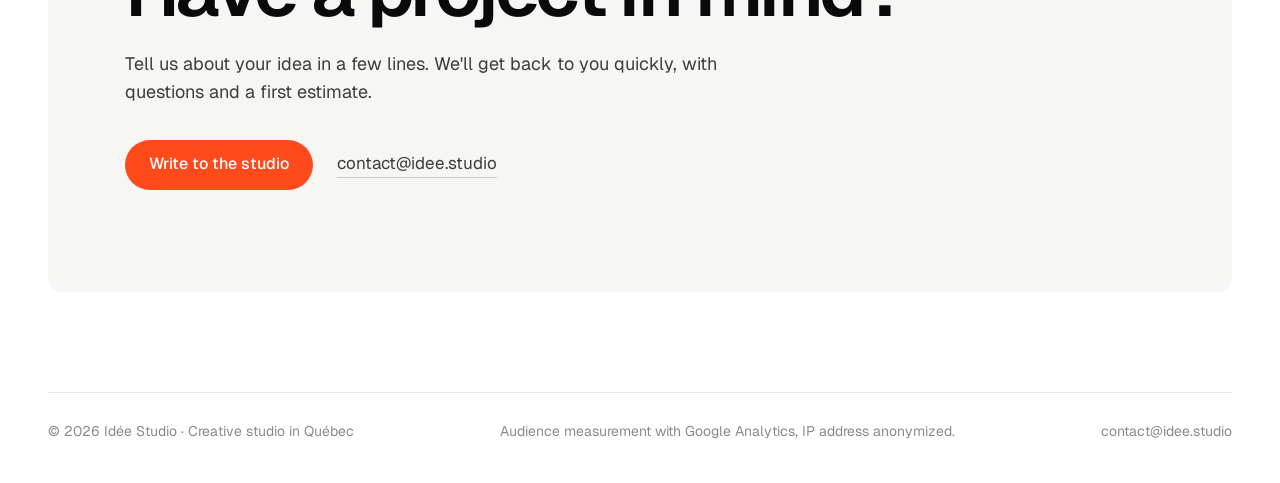
==== commit cfceffed: "Google Analytics (G-SGMPTLN3CR) et mention de mesure d'audience" ====
--- a/en/index.html
+++ b/en/index.html
@@ -24,6 +24,8 @@
   <link rel="stylesheet" href="https://fonts.googleapis.com/css2?family=Geist:wght@400;500;600;700&family=Geist+Mono:wght@400;500&display=swap">
   <link rel="stylesheet" href="/assets/styles.css">
   <script type="application/ld+json">{"@context": "https://schema.org", "@type": "Organization", "name": "Idée Studio", "url": "https://idee.studio", "email": "contact@idee.studio", "logo": "https://idee.studio/assets/icon.svg", "description": "Idée Studio is a creative studio in Québec. We design and build websites, web and mobile apps and brand identities, from idea to launch.", "address": {"@type": "PostalAddress", "addressRegion": "QC", "addressCountry": "CA"}, "knowsAbout": ["Websites", "Web apps", "Mobile apps", "Brand and design"]}</script>
+  <script async src="https://www.googletagmanager.com/gtag/js?id=G-SGMPTLN3CR"></script>
+  <script>window.dataLayer=window.dataLayer||[];function gtag(){dataLayer.push(arguments);}gtag('js',new Date());gtag('config','G-SGMPTLN3CR',{anonymize_ip:true});</script>
 </head>
 <body>
   <a class="skip" href="#contenu">Skip to content</a>
@@ -187,6 +189,7 @@
 
   <footer class="foot wrap">
     <span>© <span data-annee>2026</span> Idée Studio · Creative studio in Québec</span>
+    <span class="vp">Audience measurement with Google Analytics, IP address anonymized.</span>
     <a href="mailto:contact@idee.studio">contact@idee.studio</a>
   </footer>
   <script src="/assets/main.js" defer></script>
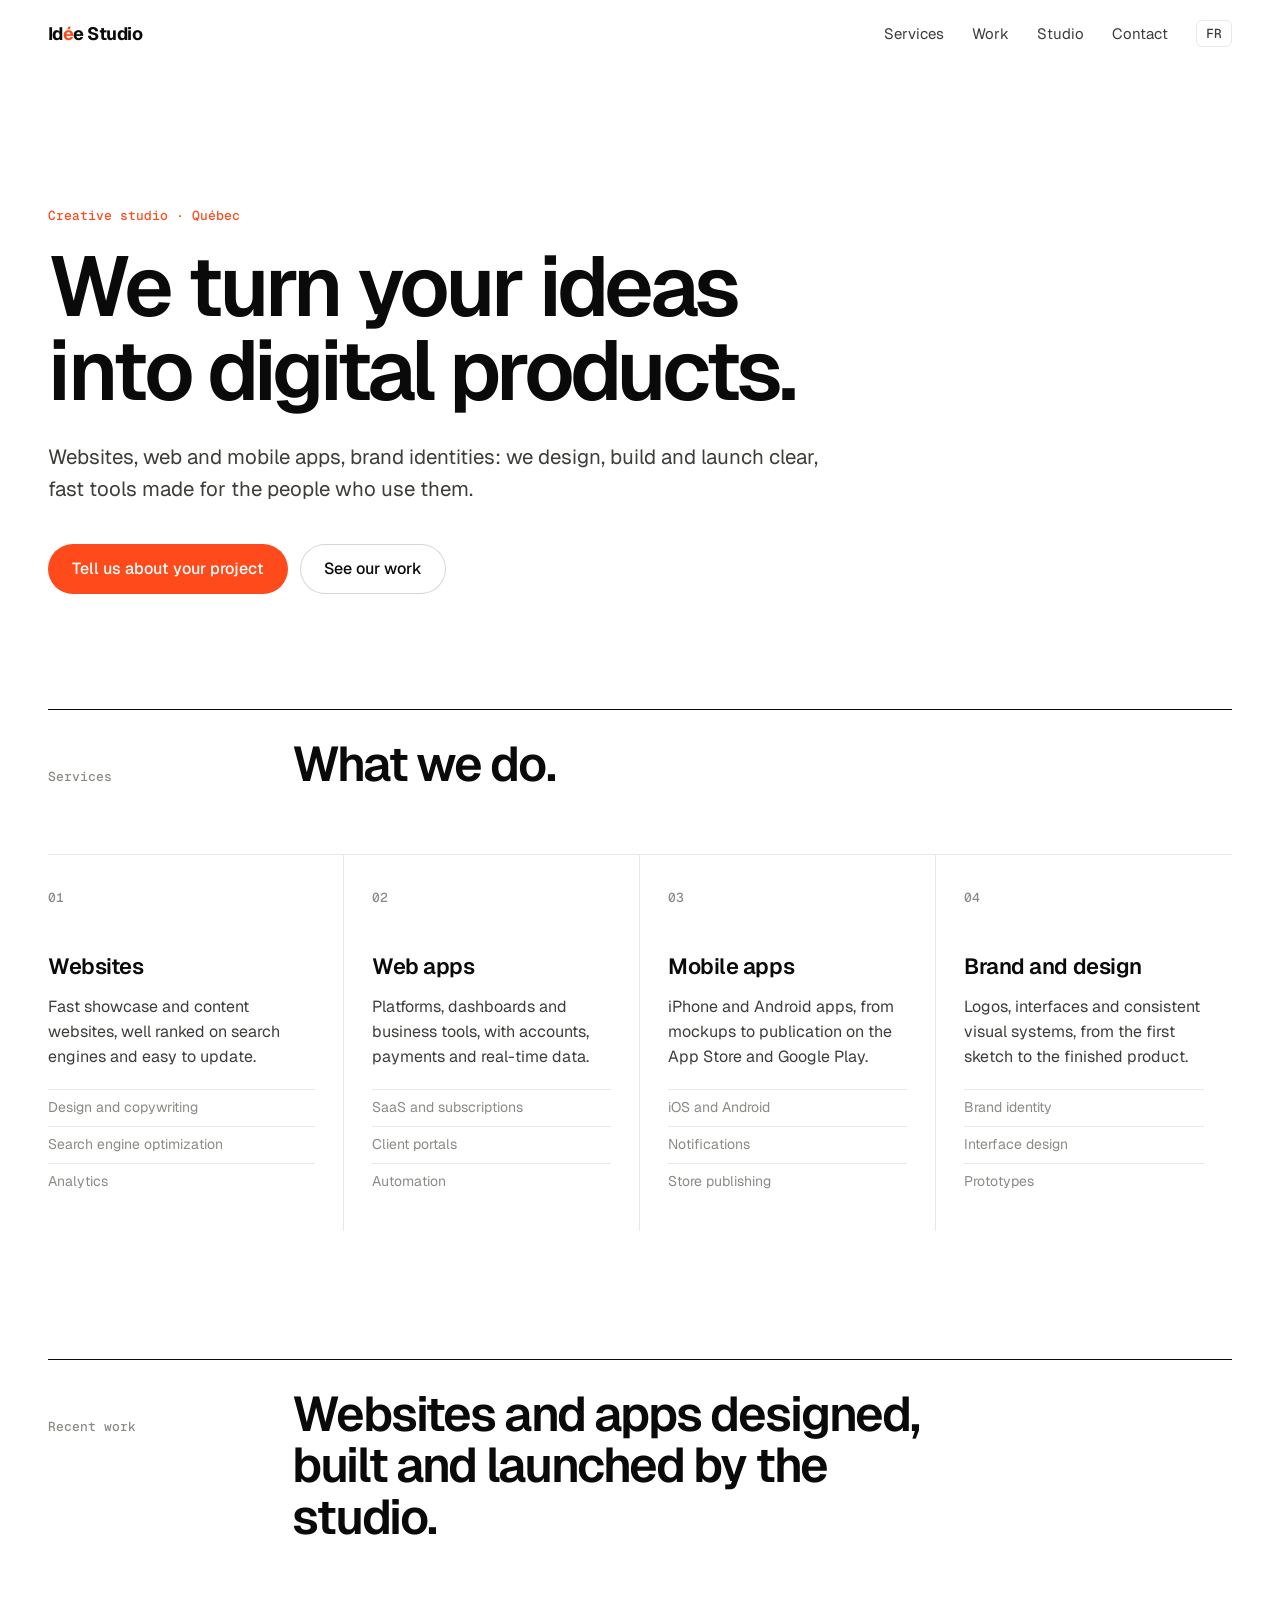
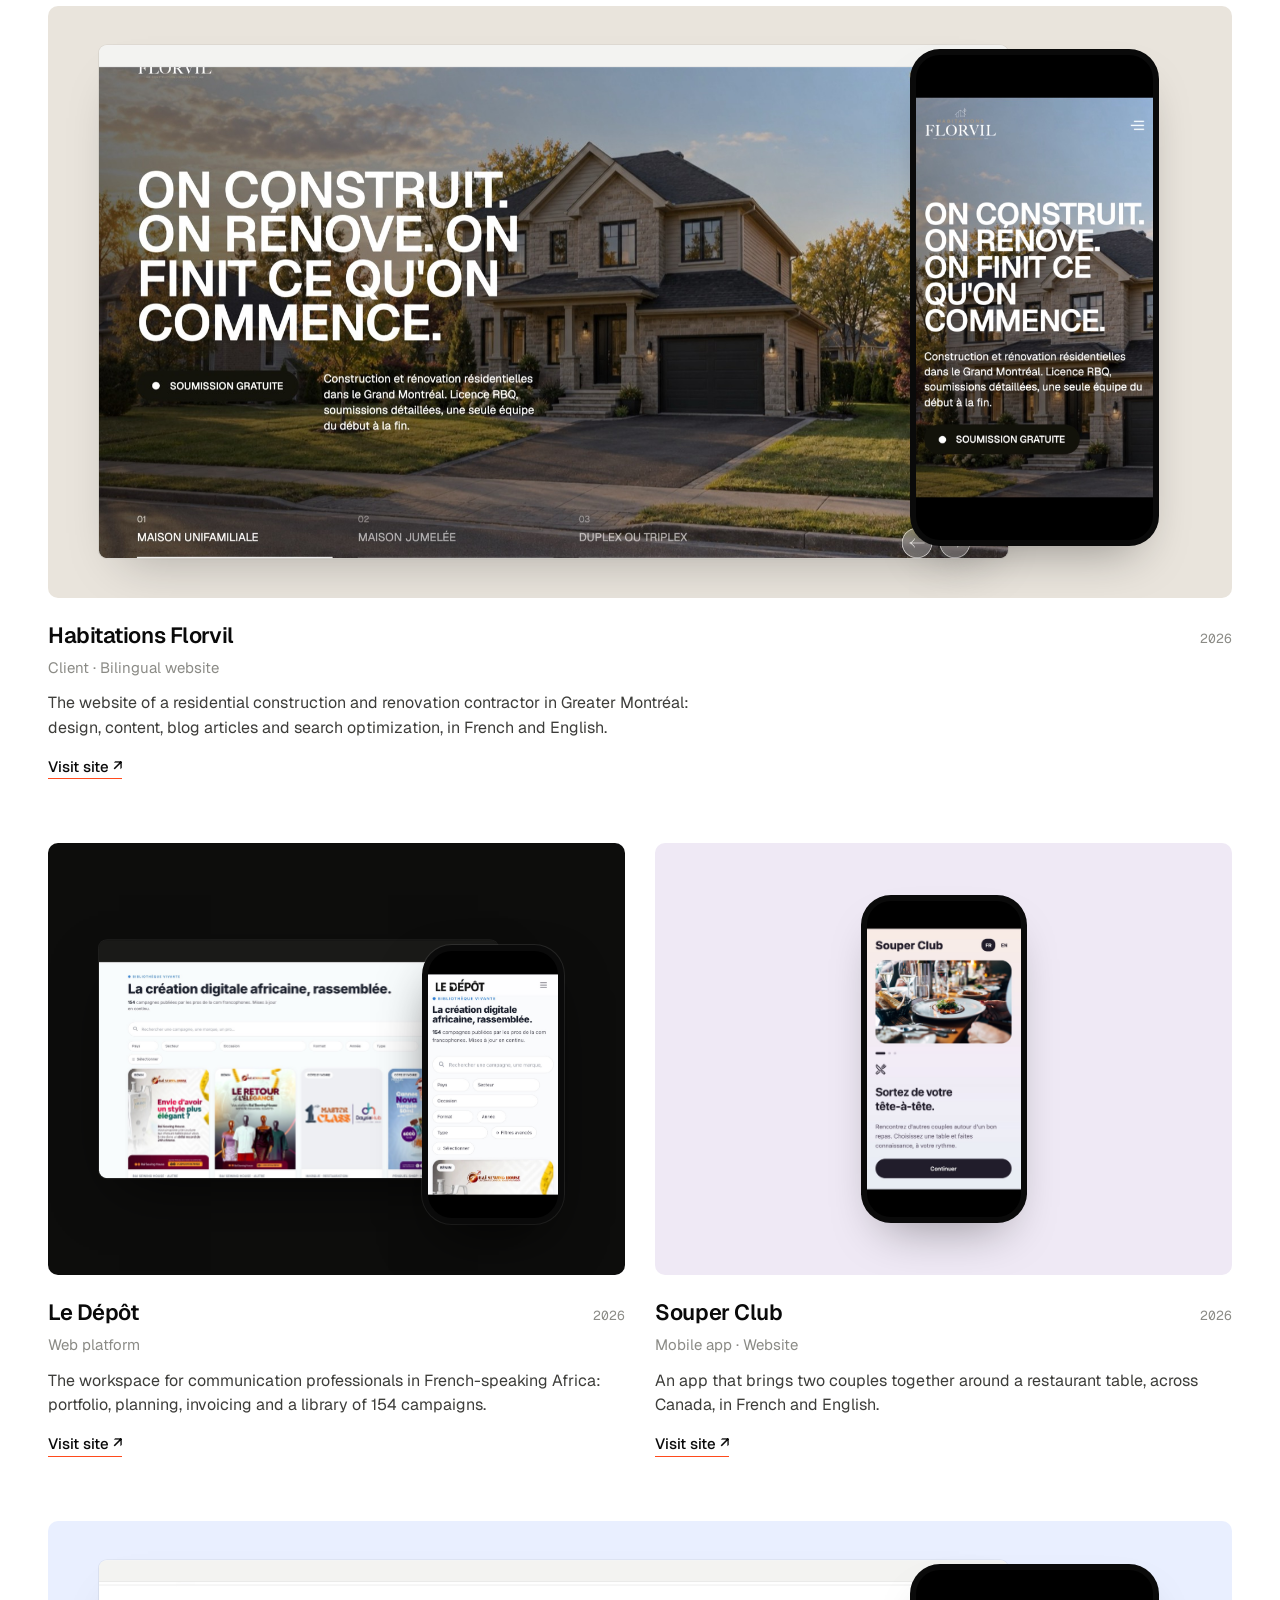
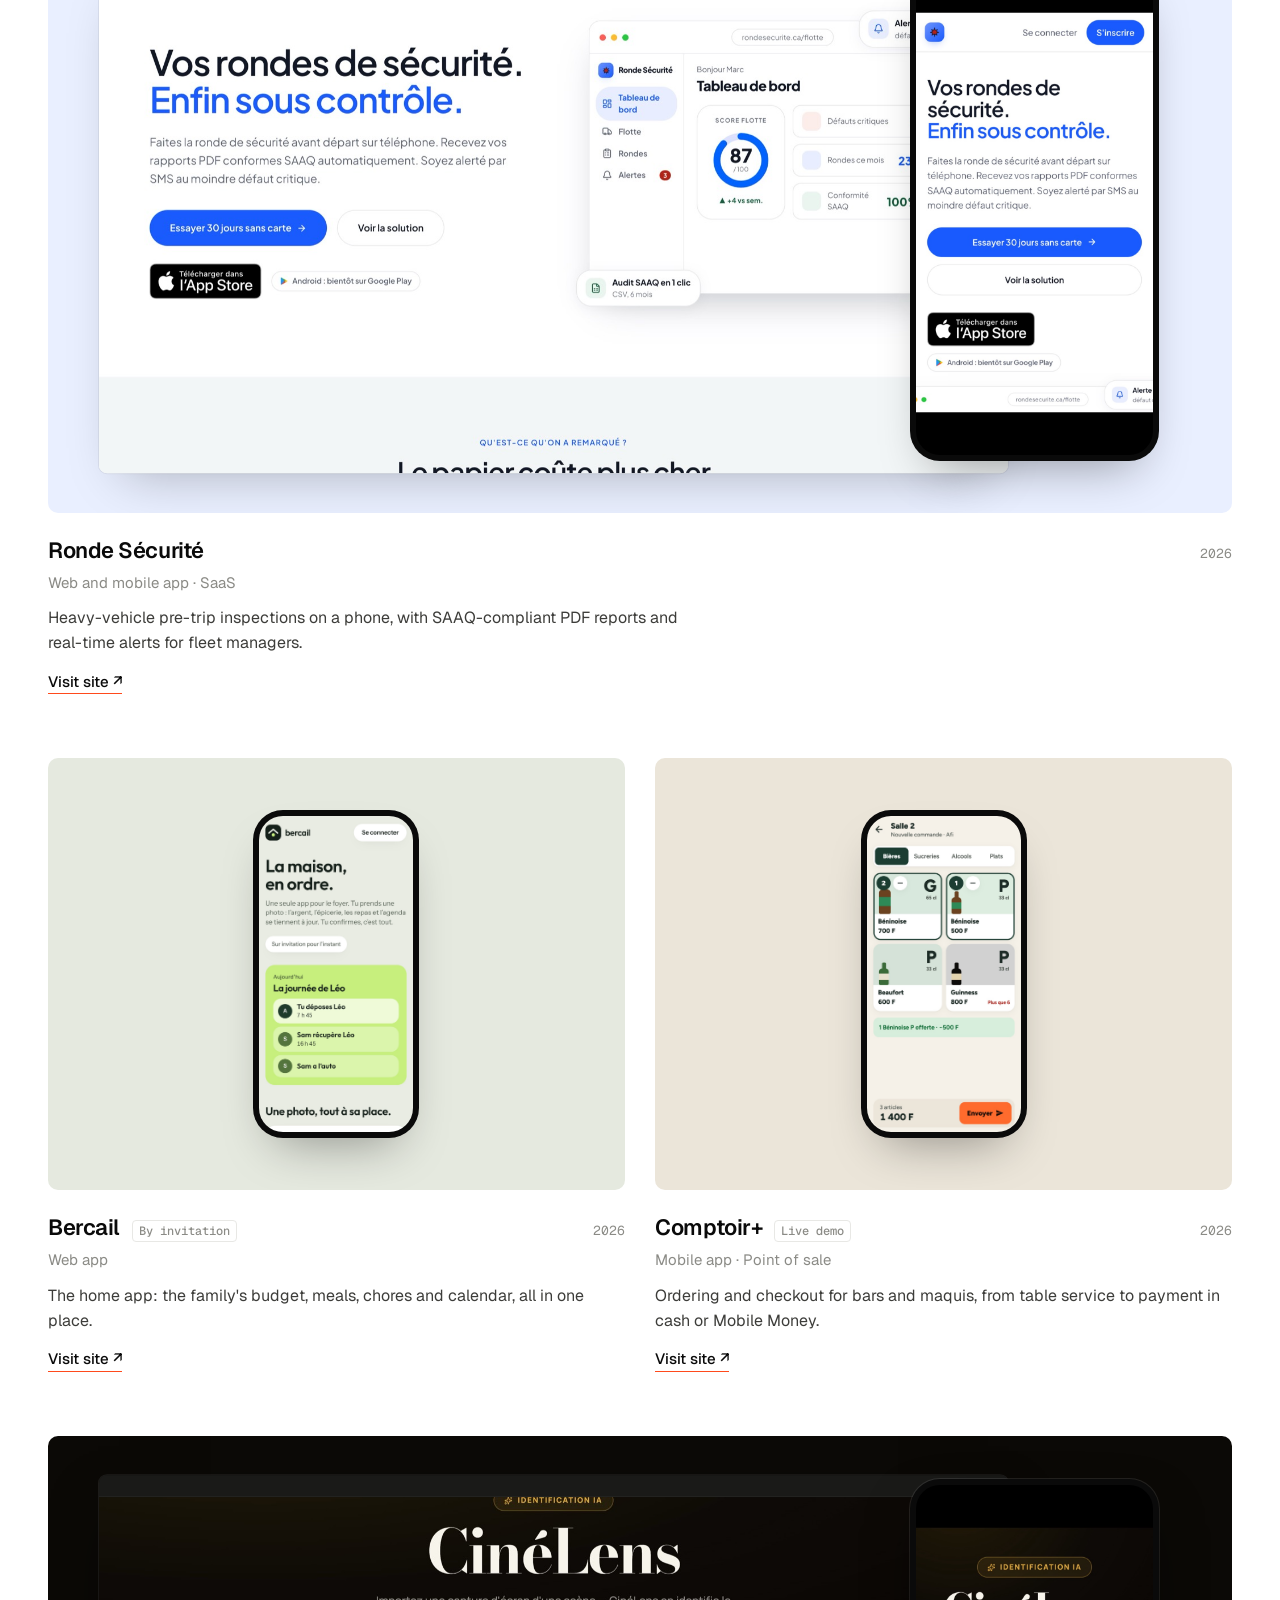
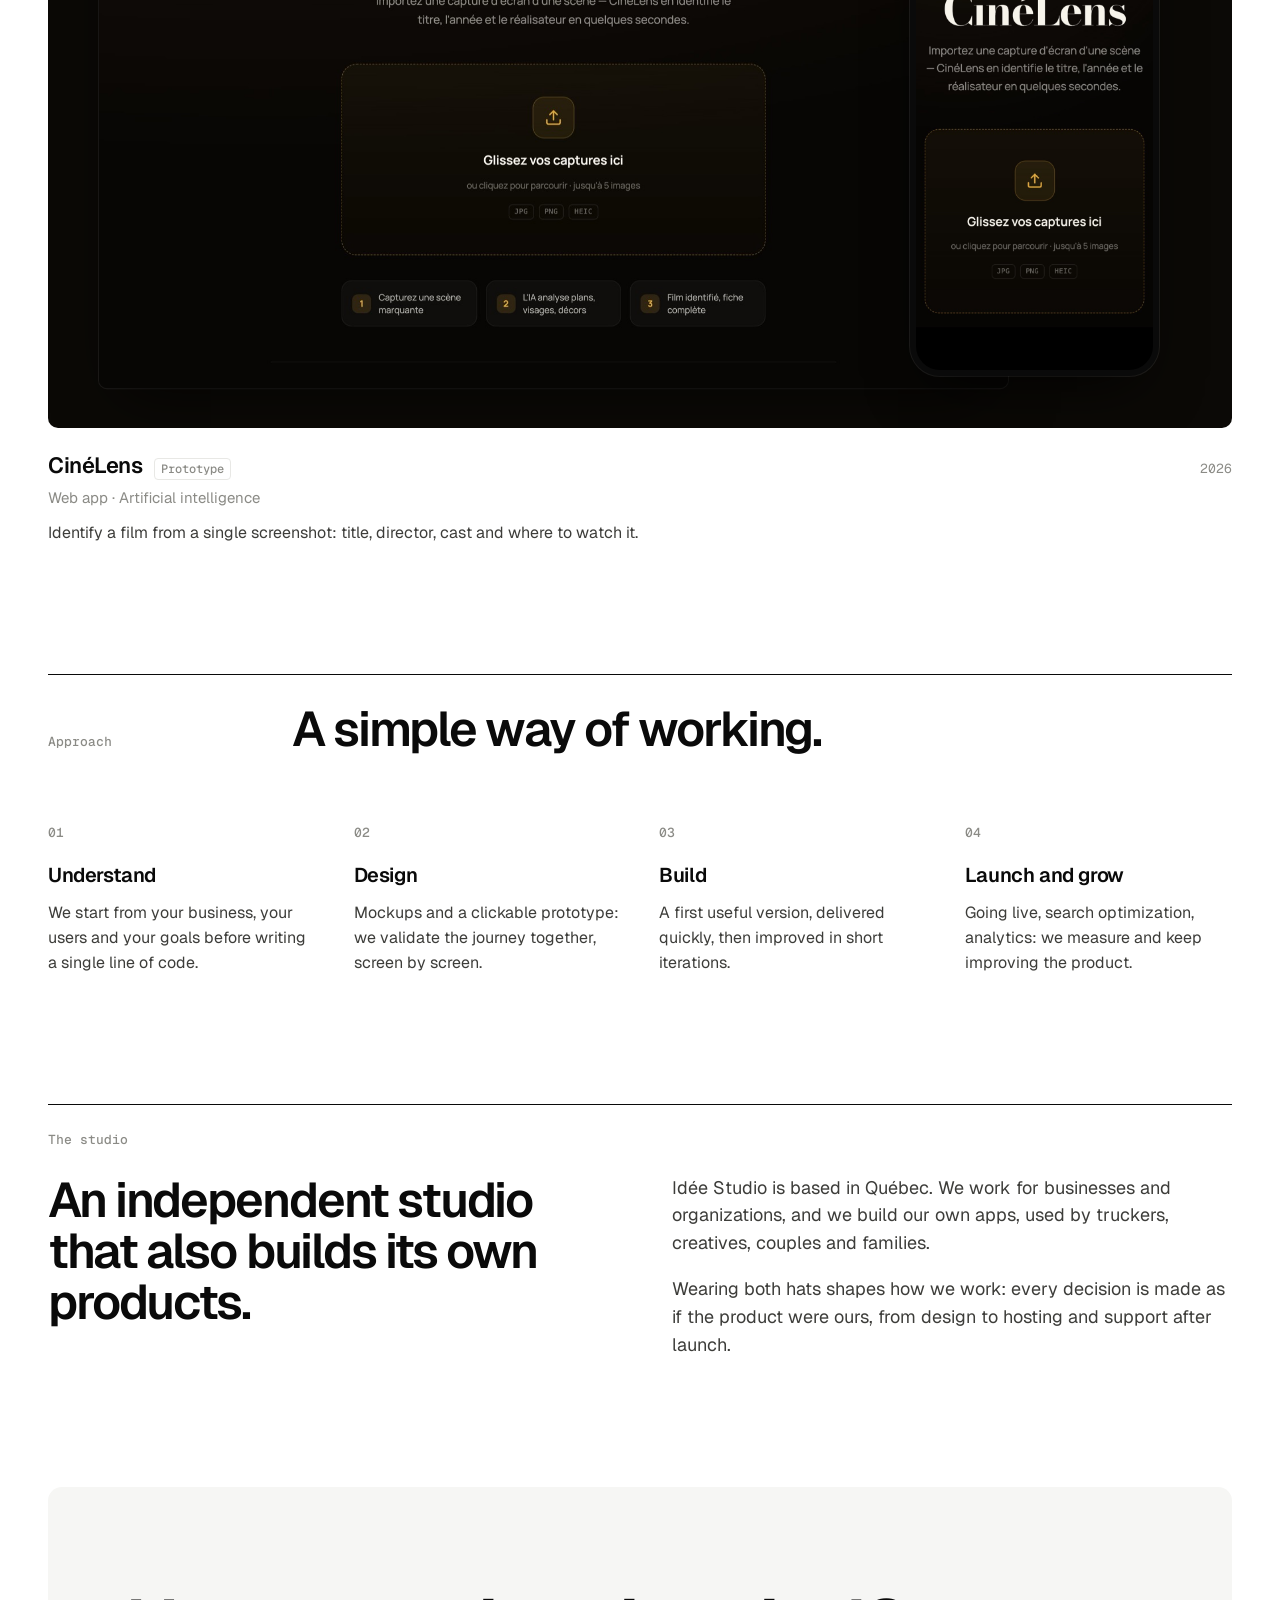
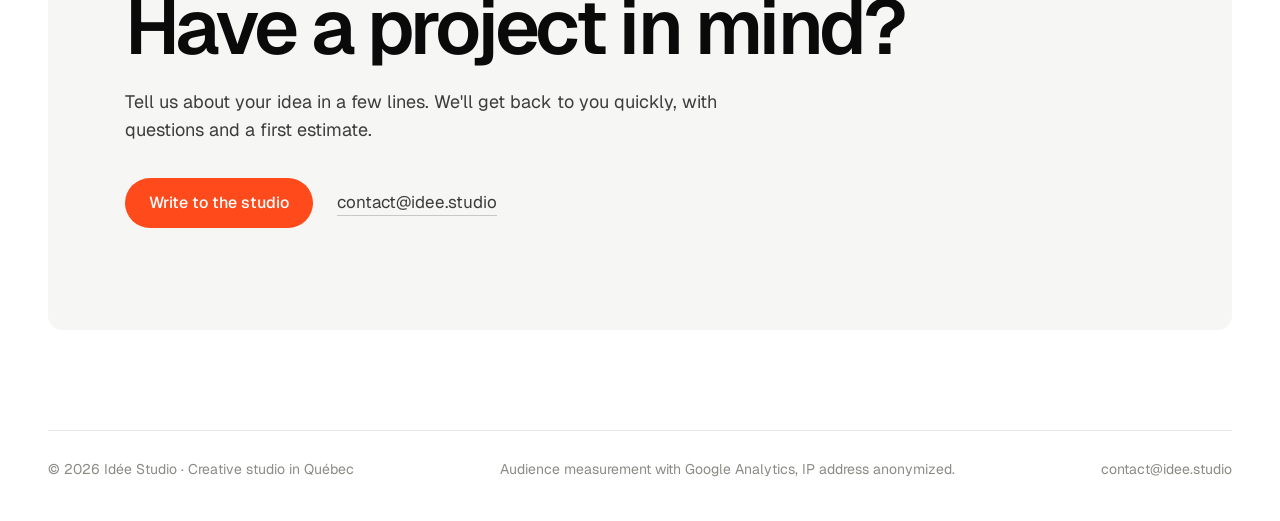
==== commit 2829191c: "Projets : Bercail et Comptoir+ en ligne sur idee.studio, nouvelles captures Co-Authored-By: Claude O" ====
--- a/en/index.html
+++ b/en/index.html
@@ -129,26 +129,26 @@
           </a>
         </article>
         <article class="case" id="p-bercail">
-          <div class="case-link">
+          <a class="case-link" href="https://bercail.idee.studio" target="_blank" rel="noopener">
             <div class="tile" style="--tile:#e5e9df"><div class="comp single"><figure class="phone "><img src="/assets/img/bercail-mobile.jpg" alt="Bercail" loading="lazy" width="390" height="800"></figure></div></div>
             <div class="cap">
-              <div class="cap-top"><h3>Bercail</h3><span class="etat">In development</span><span class="yr">2026</span></div>
+              <div class="cap-top"><h3>Bercail</h3><span class="etat">By invitation</span><span class="yr">2026</span></div>
               <p class="type">Web app</p>
               <p class="desc">The home app: the family&#x27;s budget, meals, chores and calendar, all in one place.</p>
-              
+              <span class="voir">Visit site ↗</span>
             </div>
-          </div>
+          </a>
         </article>
         <article class="case" id="p-comptoir">
-          <div class="case-link">
-            <div class="tile dark" style="--tile:#17130f"><div class="comp single"><figure class="phone "><img src="/assets/img/comptoir-mobile.jpg" alt="Comptoir+" loading="lazy" width="390" height="800"></figure></div></div>
+          <a class="case-link" href="https://comptoir.idee.studio" target="_blank" rel="noopener">
+            <div class="tile" style="--tile:#ebe5d9"><div class="comp single"><figure class="phone "><img src="/assets/img/comptoir-mobile.jpg" alt="Comptoir+" loading="lazy" width="390" height="800"></figure></div></div>
             <div class="cap">
-              <div class="cap-top"><h3>Comptoir+</h3><span class="etat">Prototype</span><span class="yr">2026</span></div>
+              <div class="cap-top"><h3>Comptoir+</h3><span class="etat">Live demo</span><span class="yr">2026</span></div>
               <p class="type">Mobile app · Point of sale</p>
               <p class="desc">Ordering and checkout for bars and maquis, from table service to payment in cash or Mobile Money.</p>
-              
+              <span class="voir">Visit site ↗</span>
             </div>
-          </div>
+          </a>
         </article>
         <article class="case wide" id="p-cinelens">
           <div class="case-link">
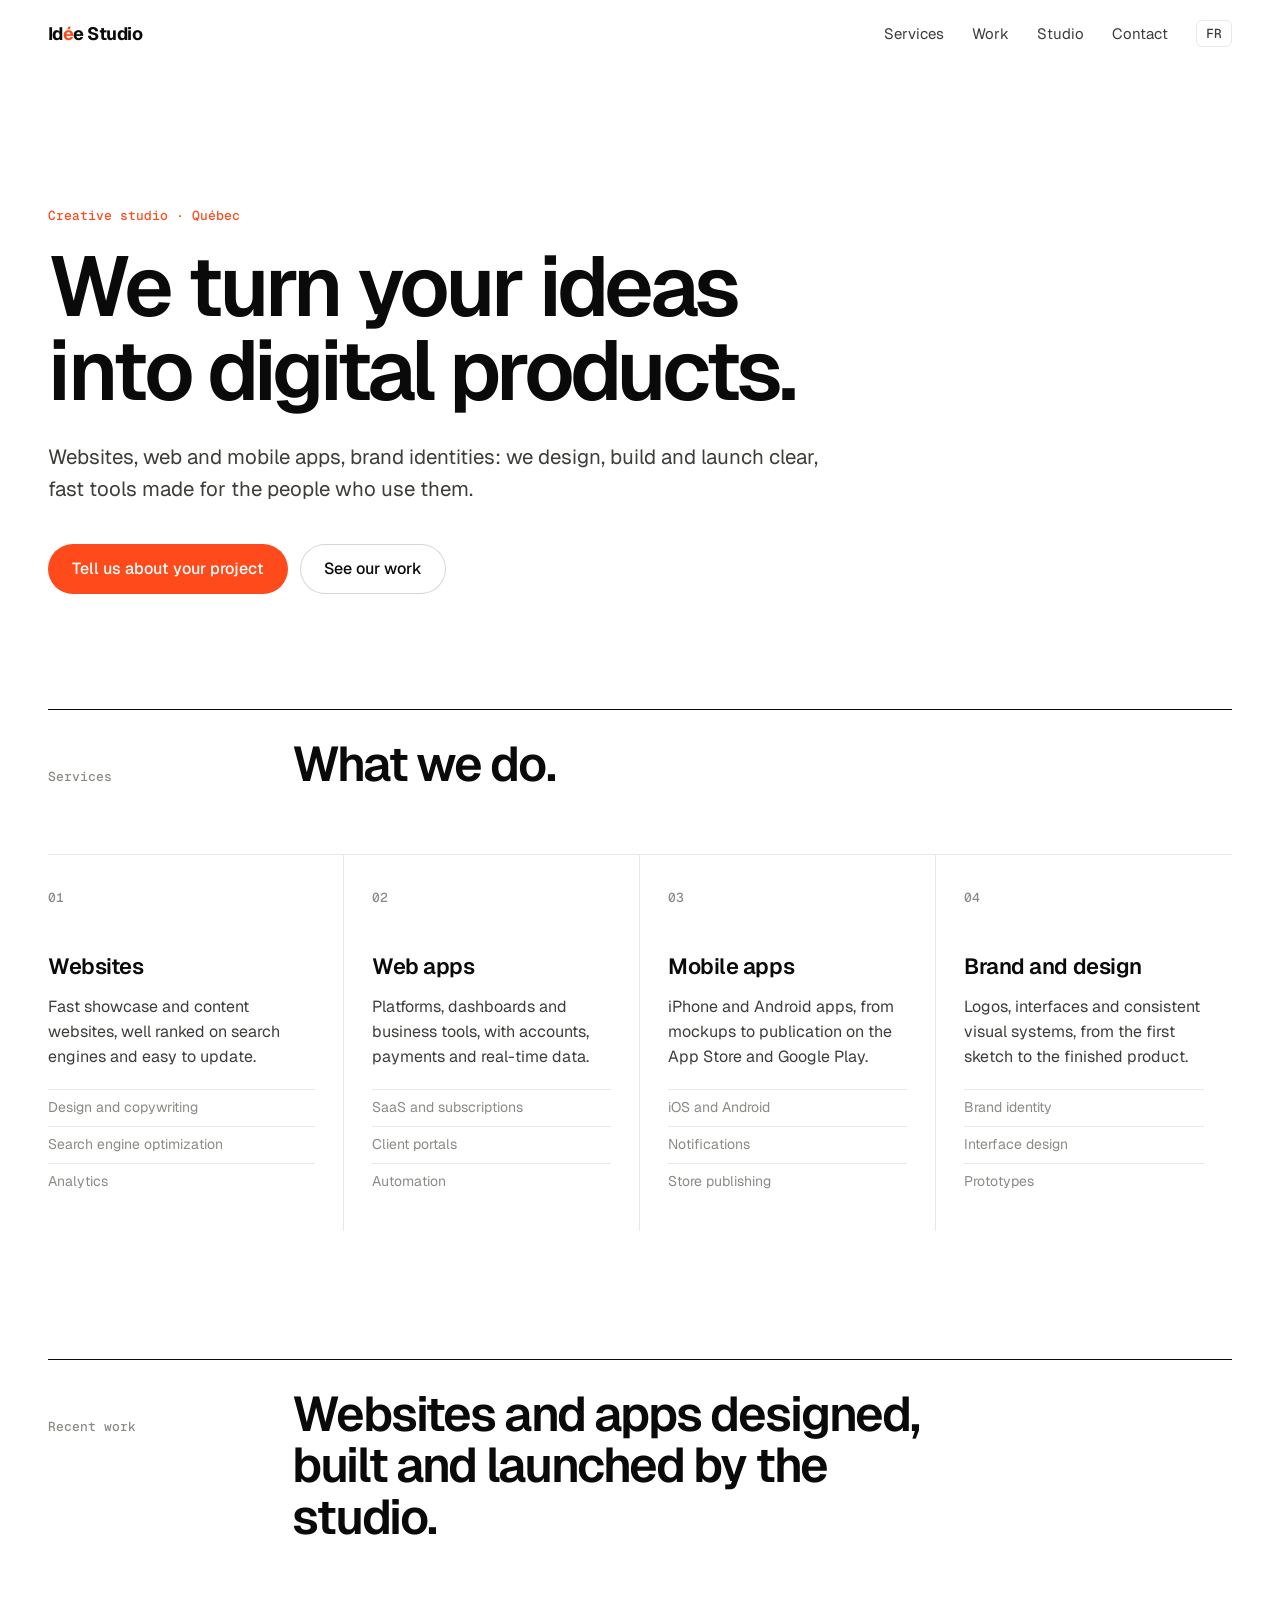
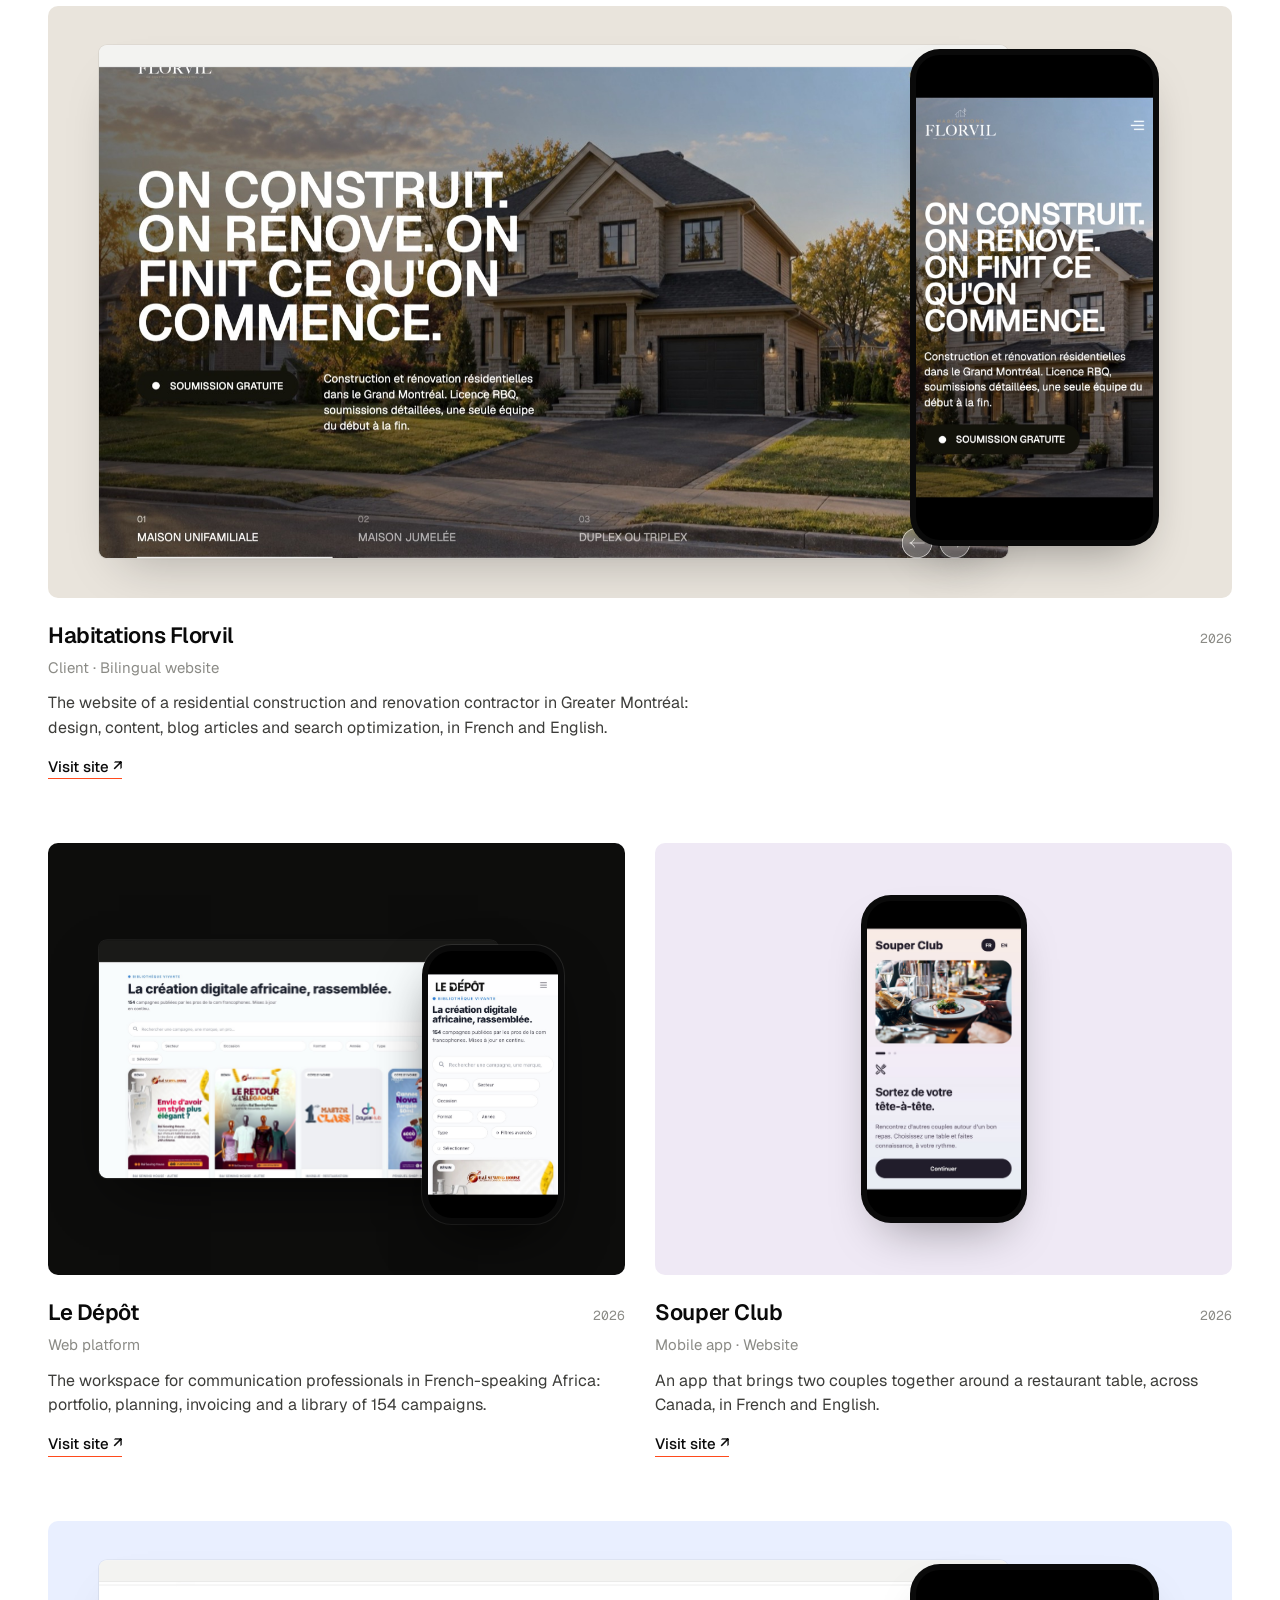
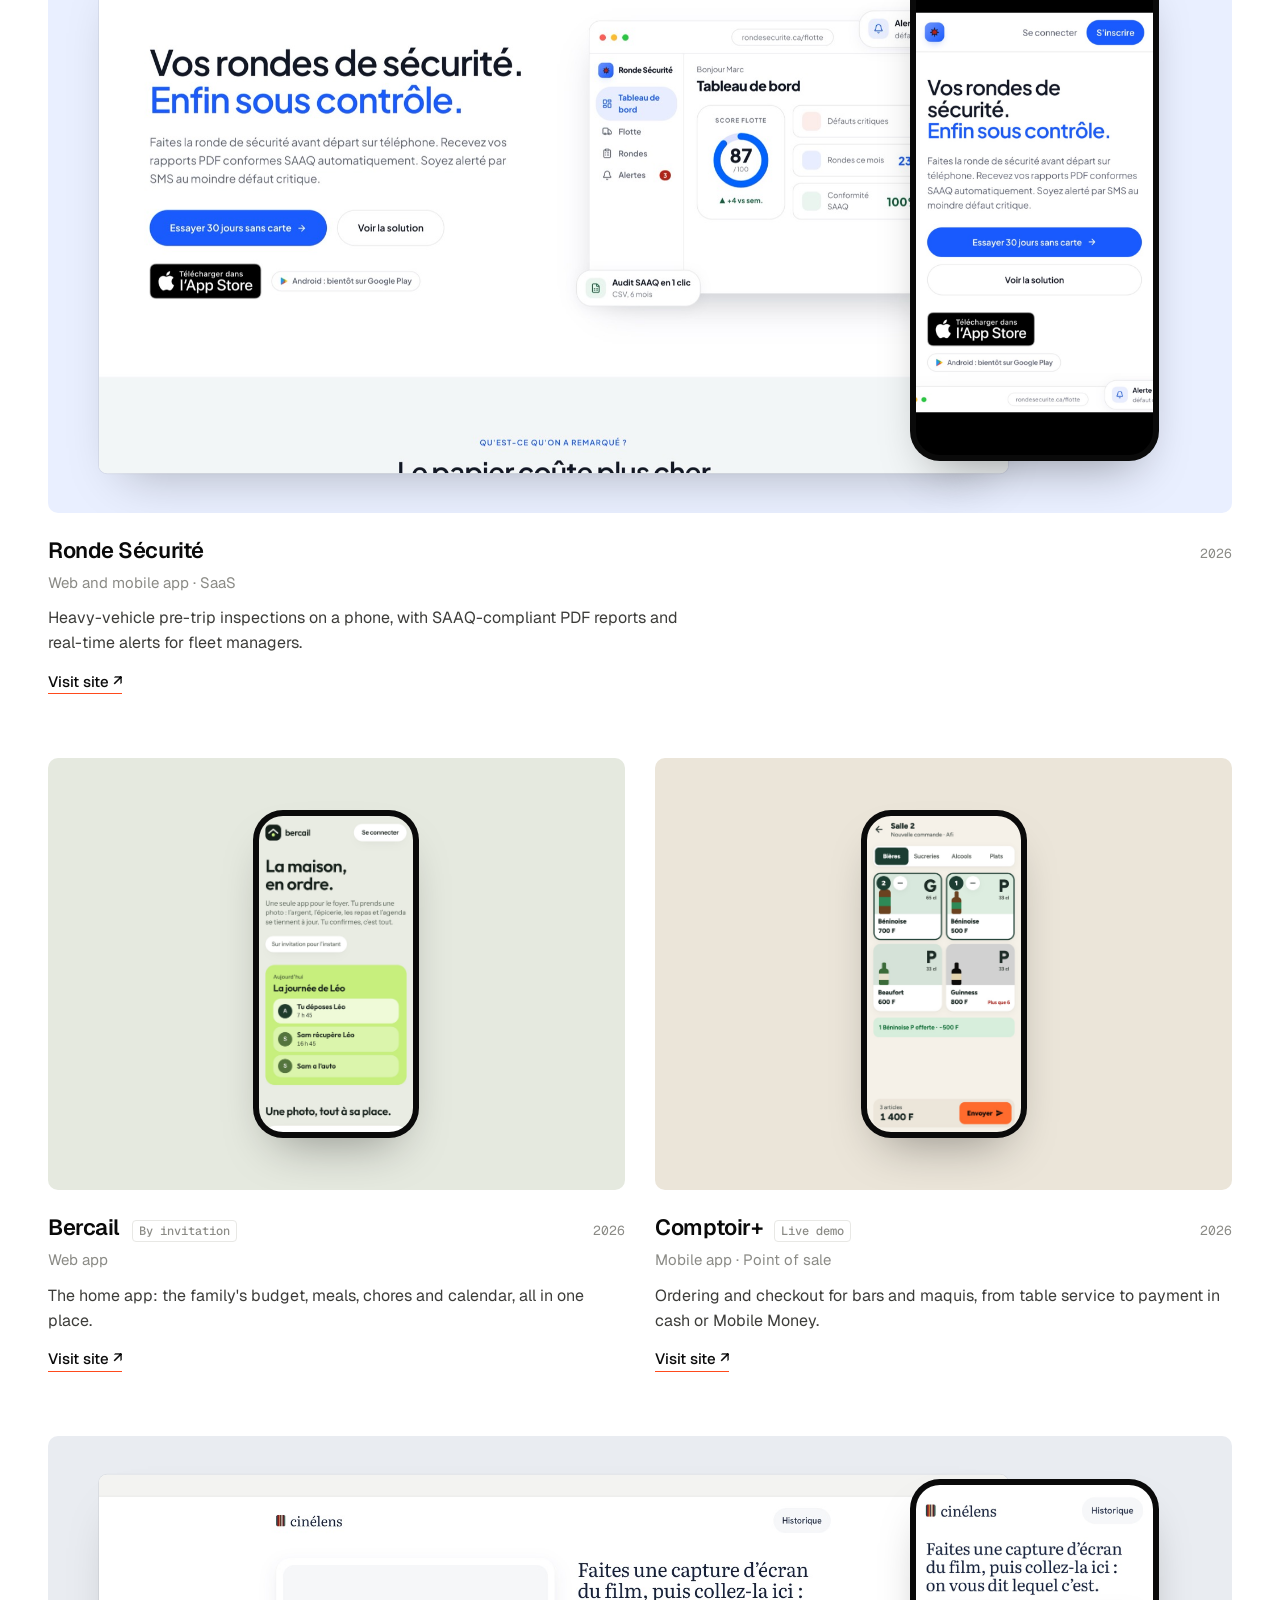
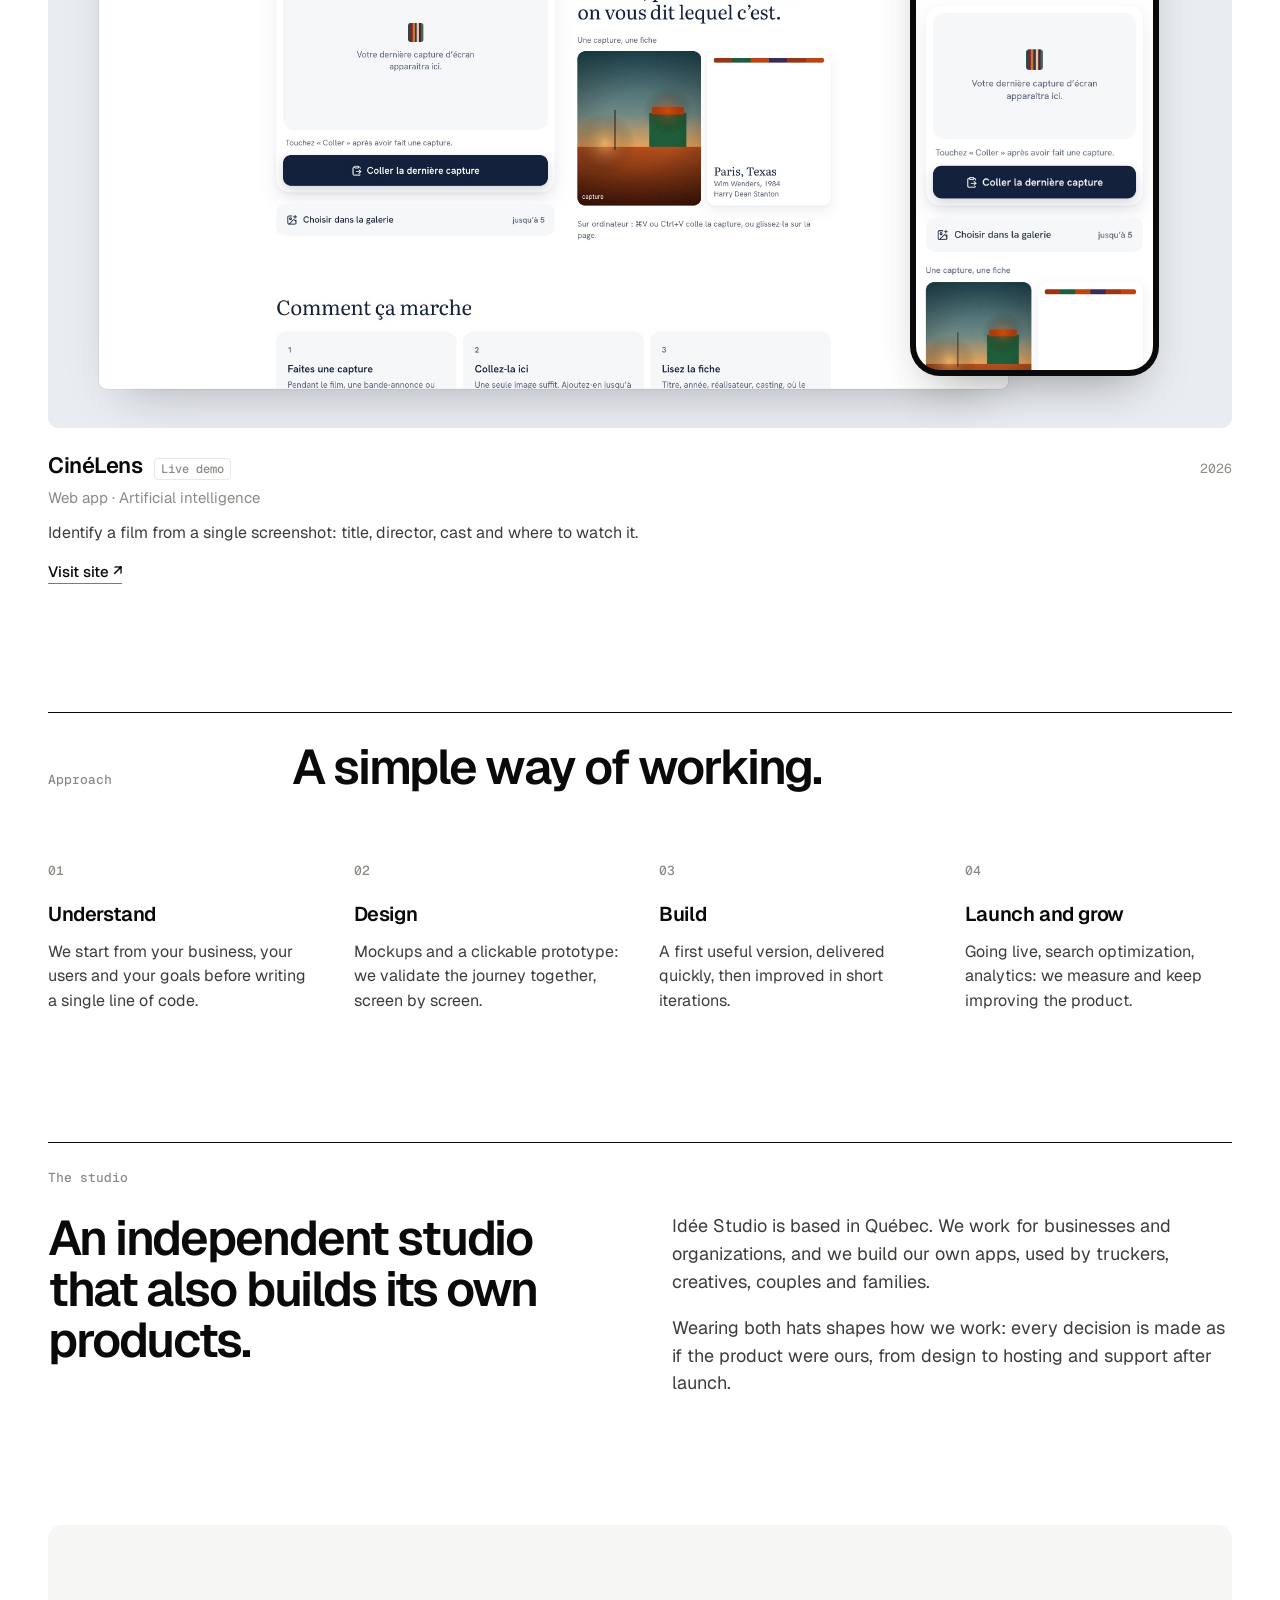
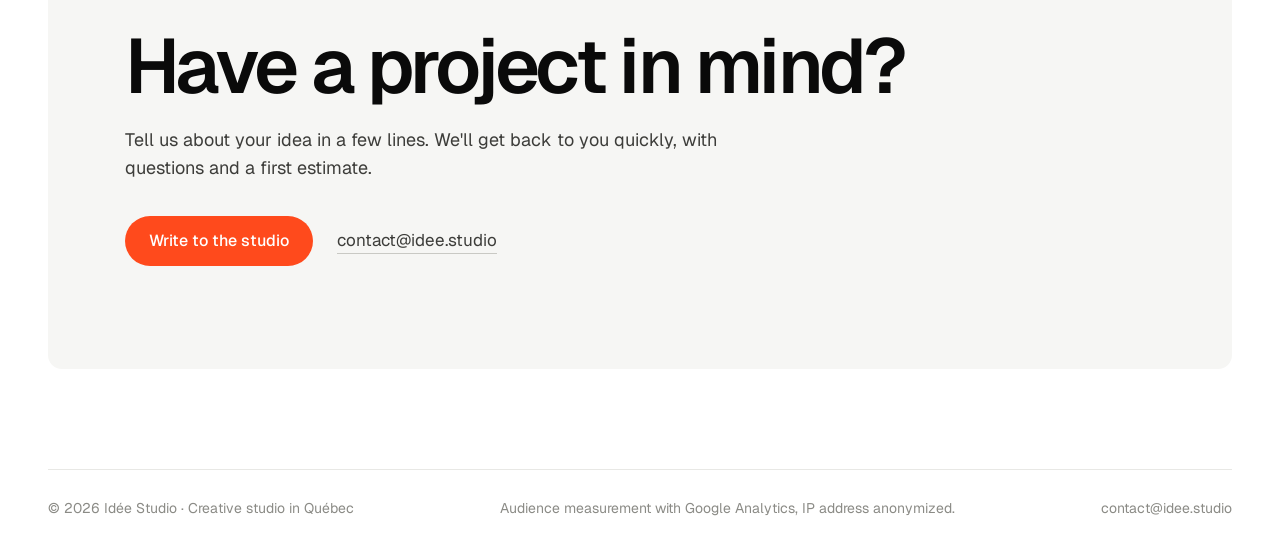
==== commit 7bde4120: "CinéLens en ligne sur cinelens.idee.studio, nouvelles captures Co-Authored-By: Claude Opus 5.5 <nore" ====
--- a/en/index.html
+++ b/en/index.html
@@ -151,15 +151,15 @@
           </a>
         </article>
         <article class="case wide" id="p-cinelens">
-          <div class="case-link">
-            <div class="tile dark" style="--tile:#0b0906"><div class="comp duo"><figure class="browser"><span class="bar" aria-hidden="true"></span><img src="/assets/img/cinelens-desktop.jpg" alt="CinéLens" loading="lazy" width="1600" height="867"></figure><figure class="phone over"><img src="/assets/img/cinelens-mobile.jpg" alt="CinéLens" loading="lazy" width="390" height="800"></figure></div></div>
+          <a class="case-link" href="https://cinelens.idee.studio" target="_blank" rel="noopener">
+            <div class="tile" style="--tile:#e9ecf1"><div class="comp duo"><figure class="browser"><span class="bar" aria-hidden="true"></span><img src="/assets/img/cinelens-desktop.jpg" alt="CinéLens" loading="lazy" width="1600" height="867"></figure><figure class="phone over"><img src="/assets/img/cinelens-mobile.jpg" alt="CinéLens" loading="lazy" width="390" height="800"></figure></div></div>
             <div class="cap">
-              <div class="cap-top"><h3>CinéLens</h3><span class="etat">Prototype</span><span class="yr">2026</span></div>
+              <div class="cap-top"><h3>CinéLens</h3><span class="etat">Live demo</span><span class="yr">2026</span></div>
               <p class="type">Web app · Artificial intelligence</p>
               <p class="desc">Identify a film from a single screenshot: title, director, cast and where to watch it.</p>
-              
+              <span class="voir">Visit site ↗</span>
             </div>
-          </div>
+          </a>
         </article>
       </div>
     </section>
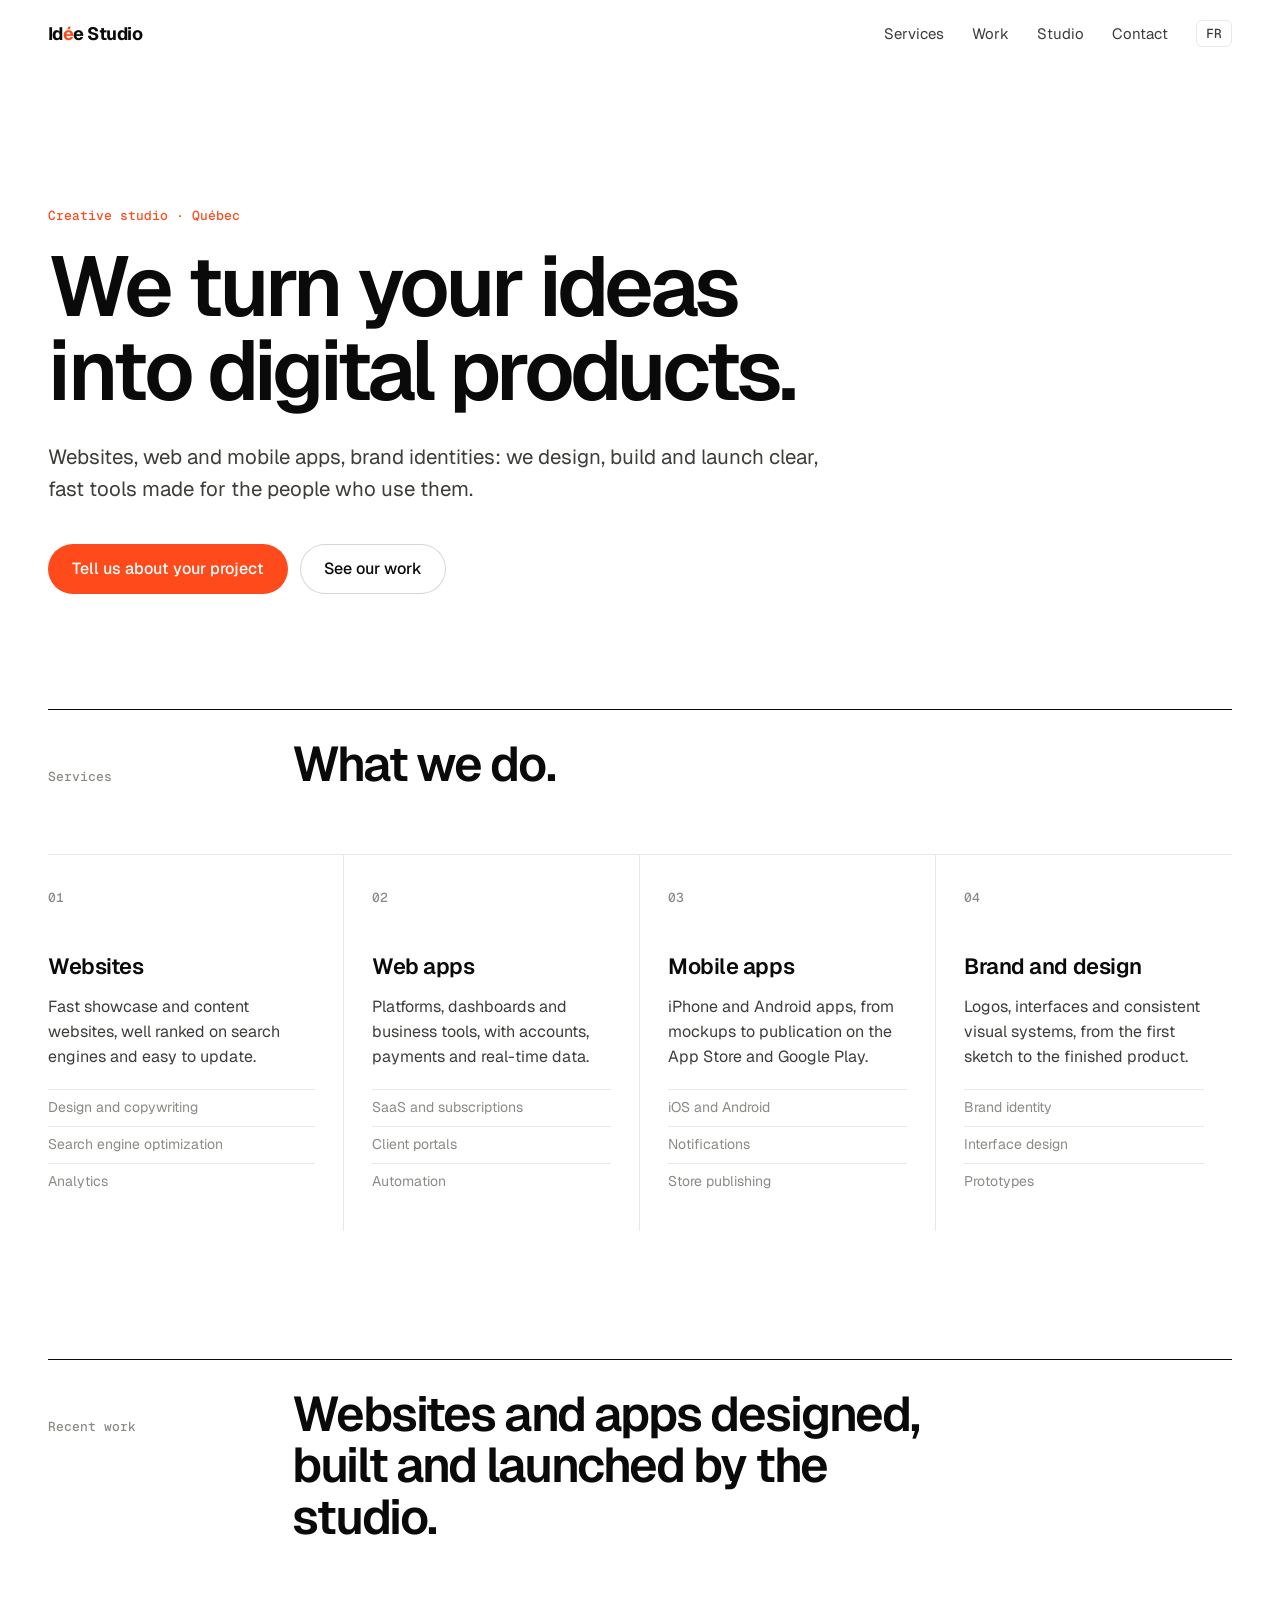
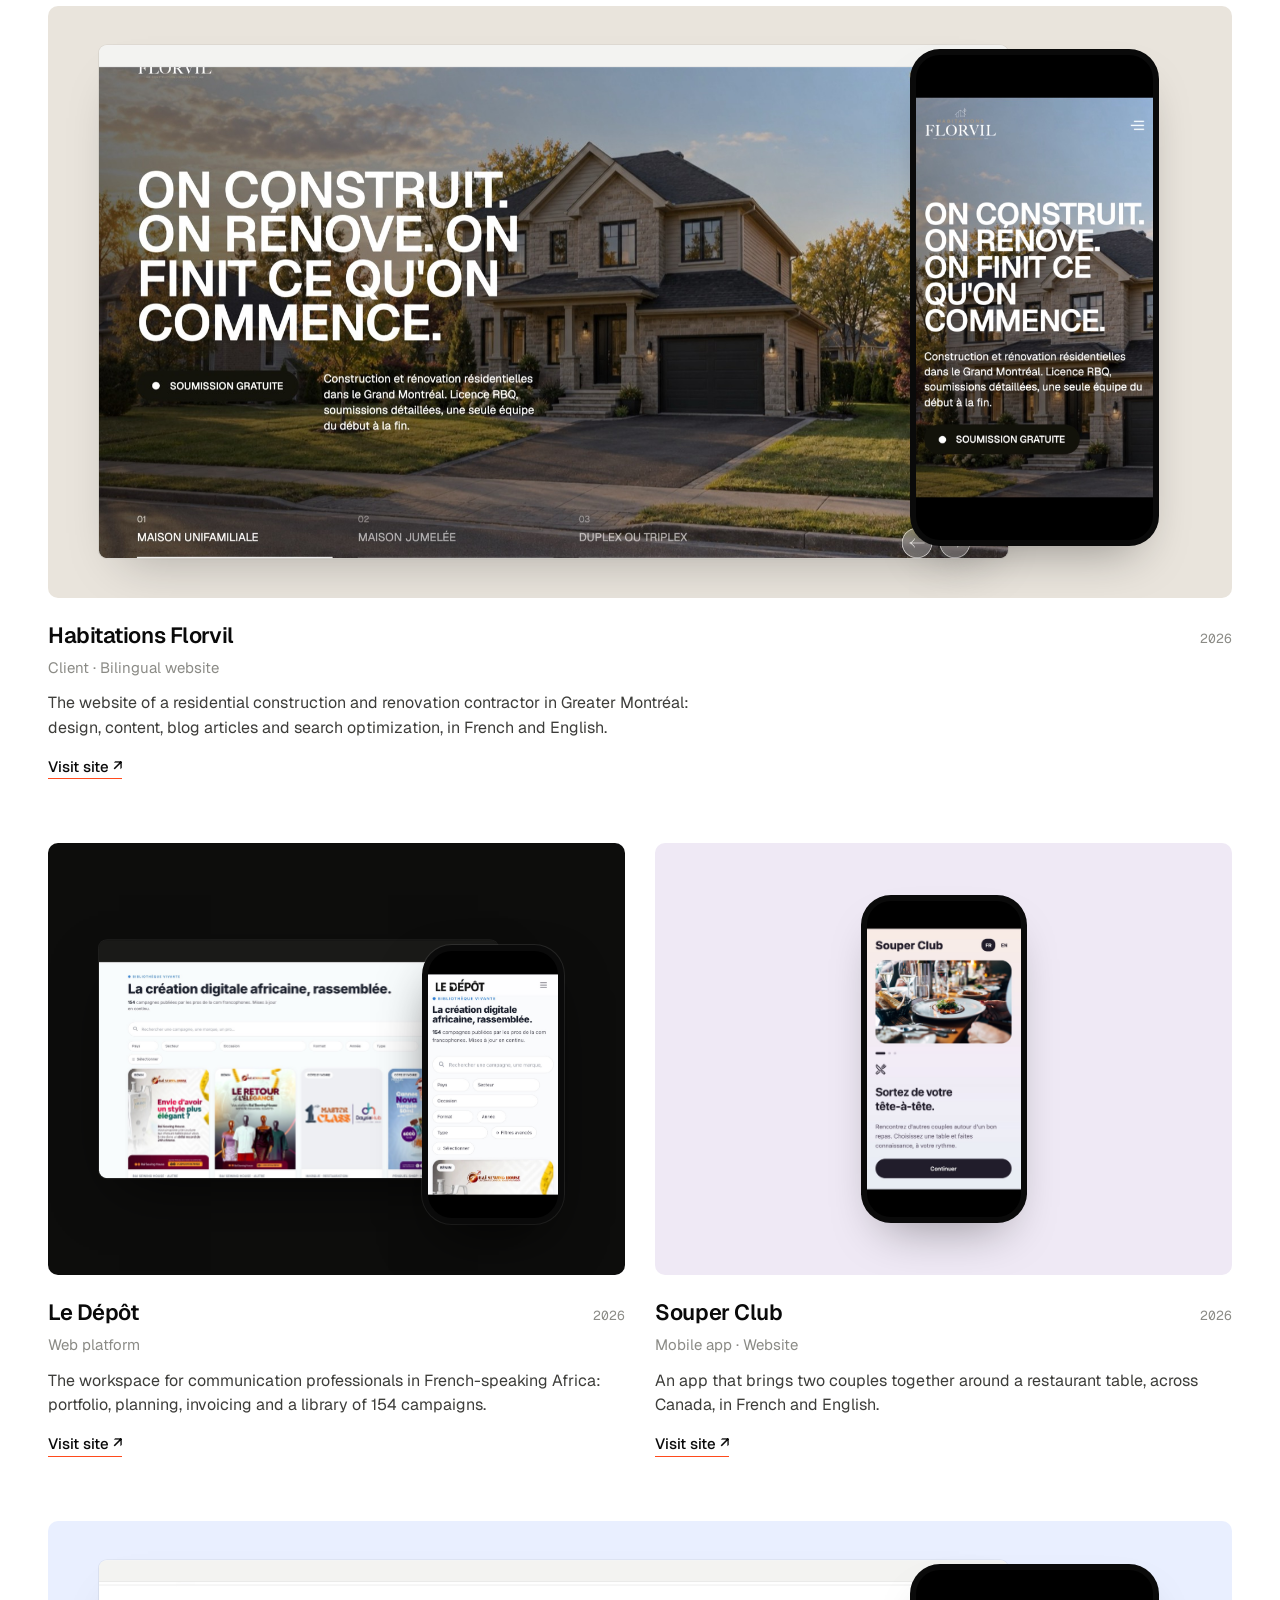
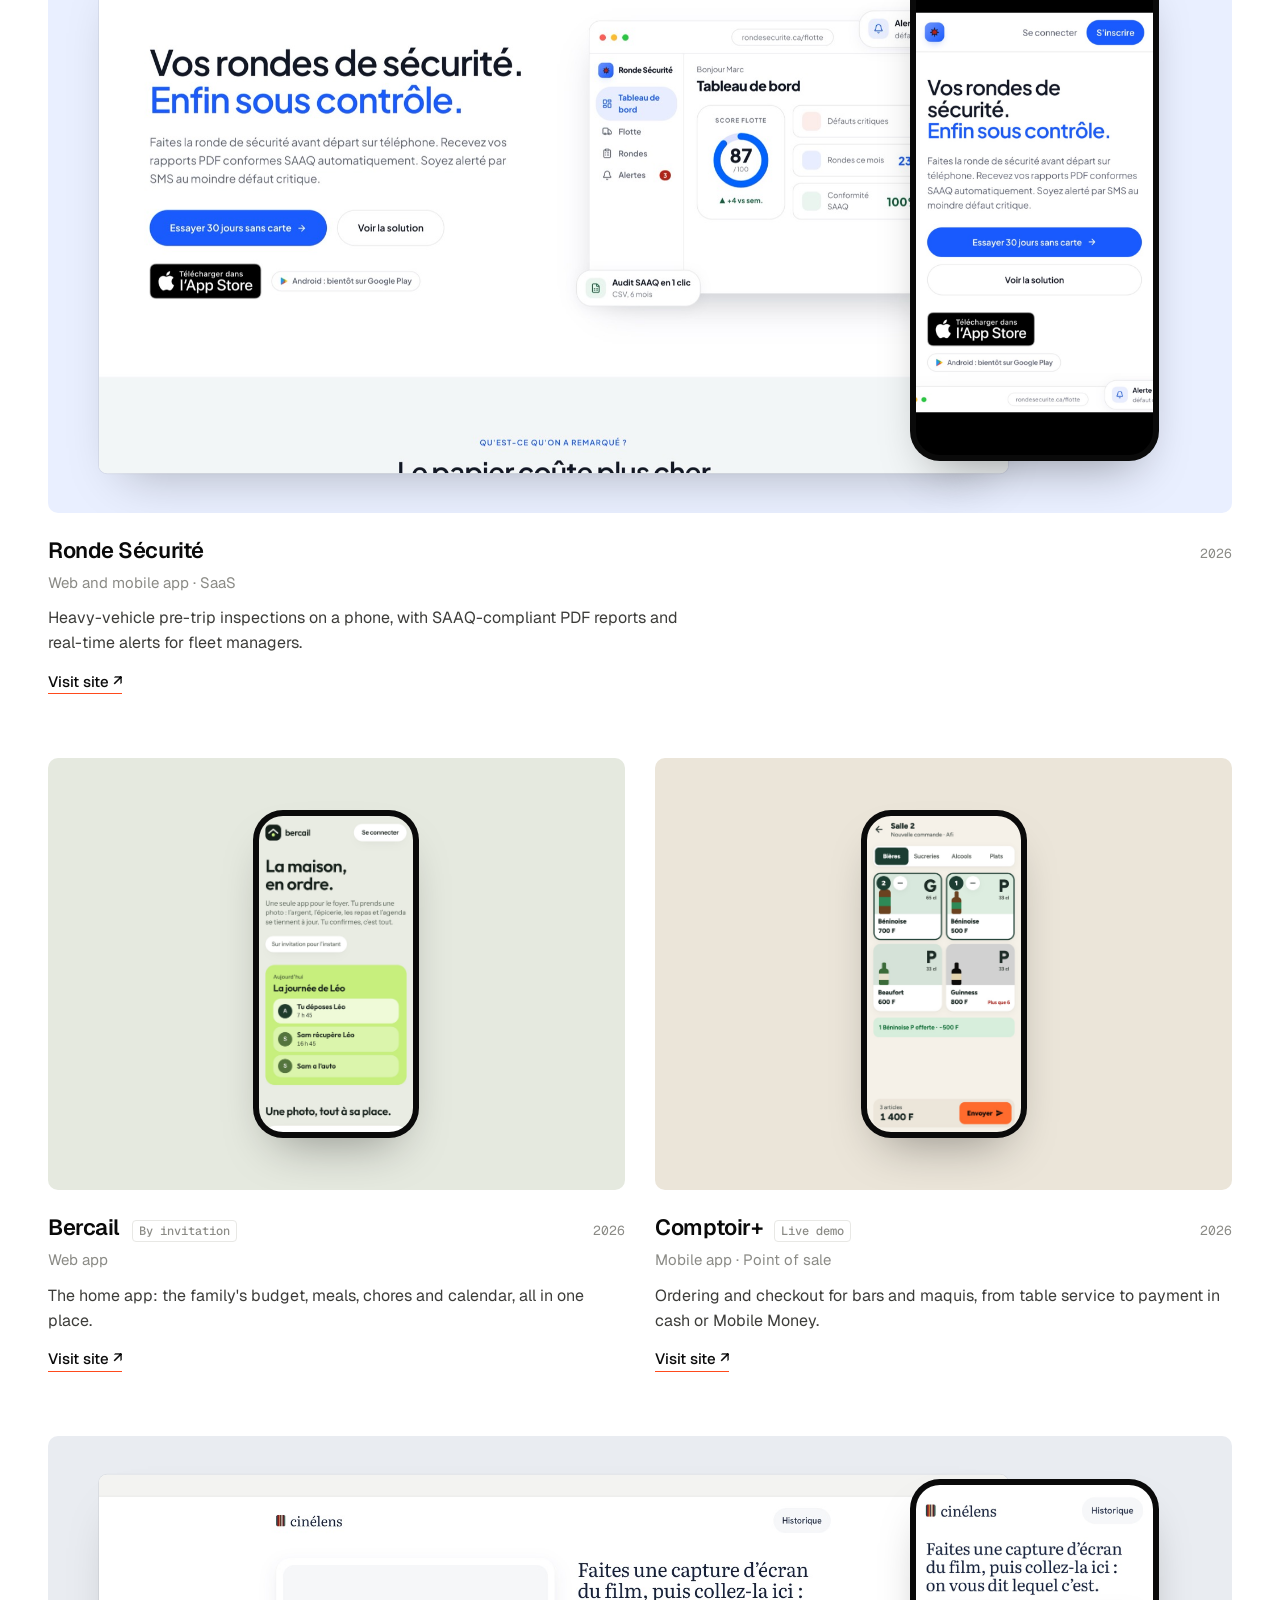
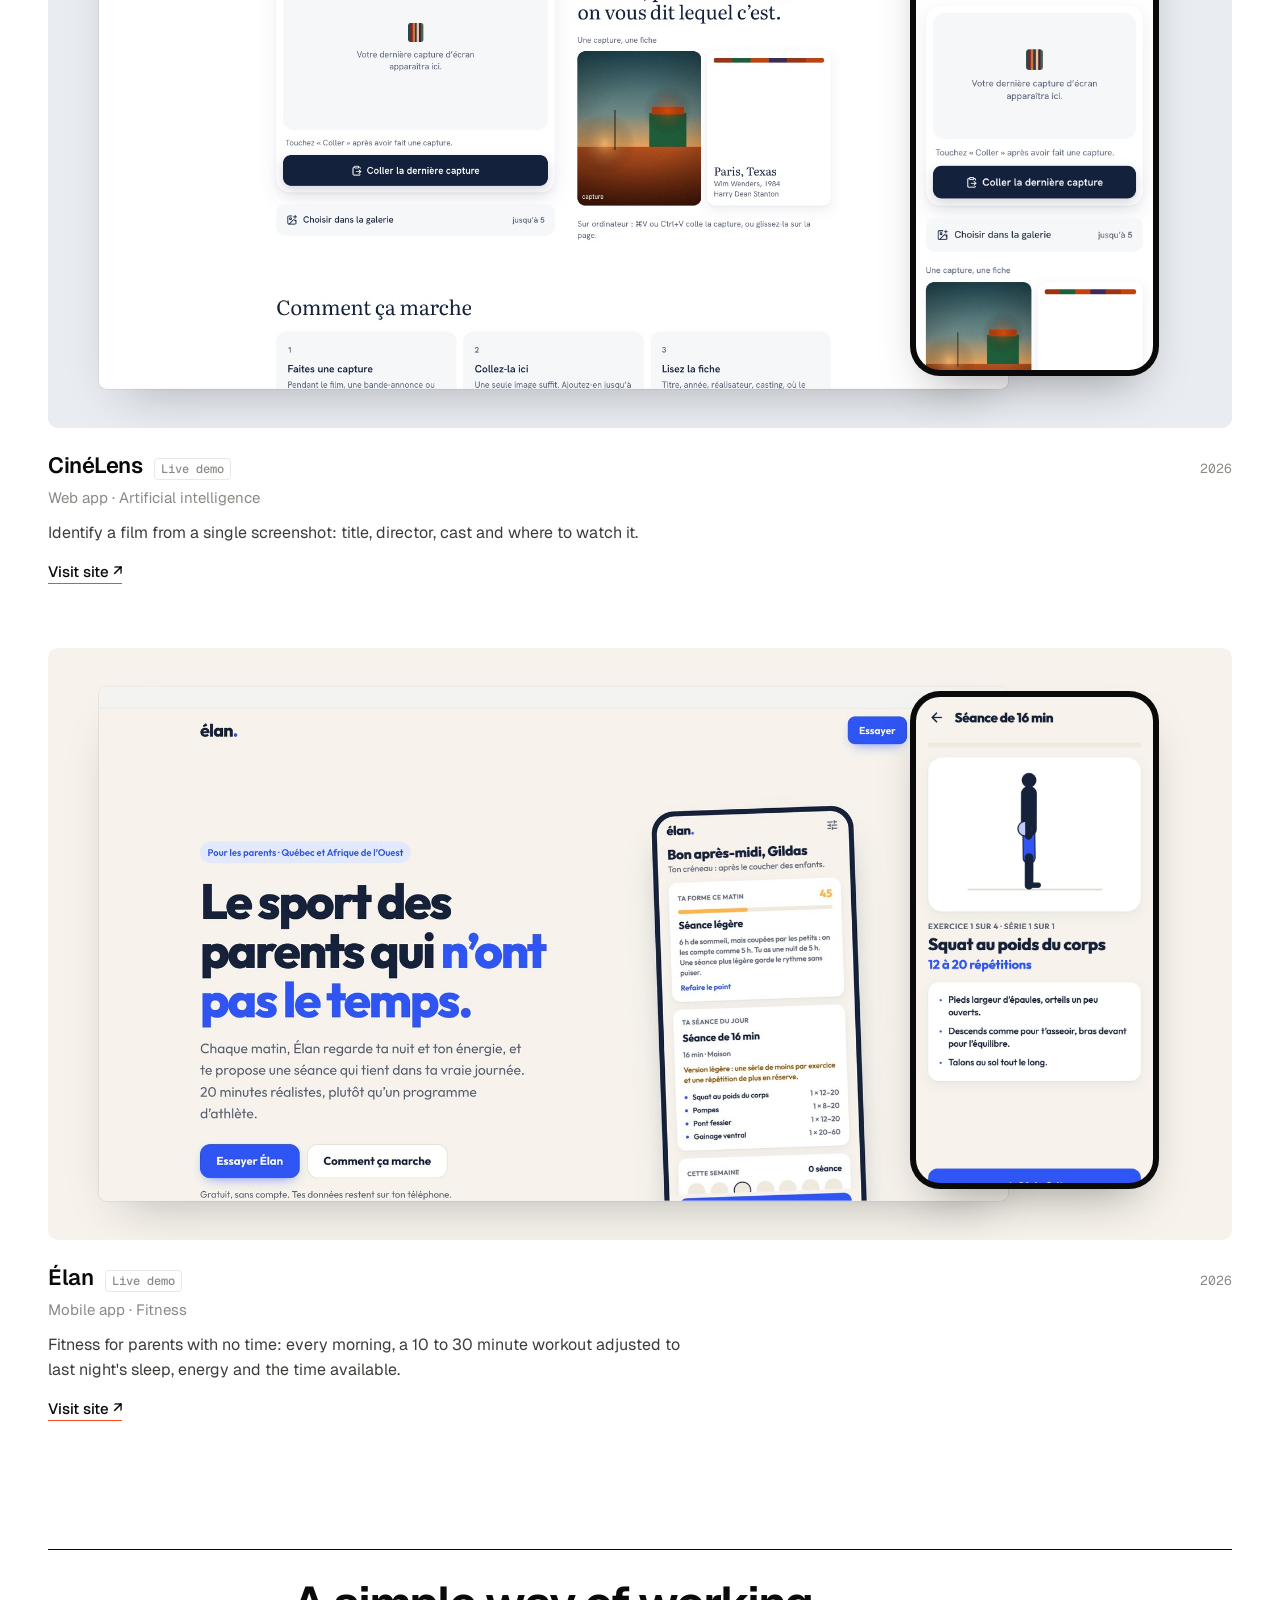
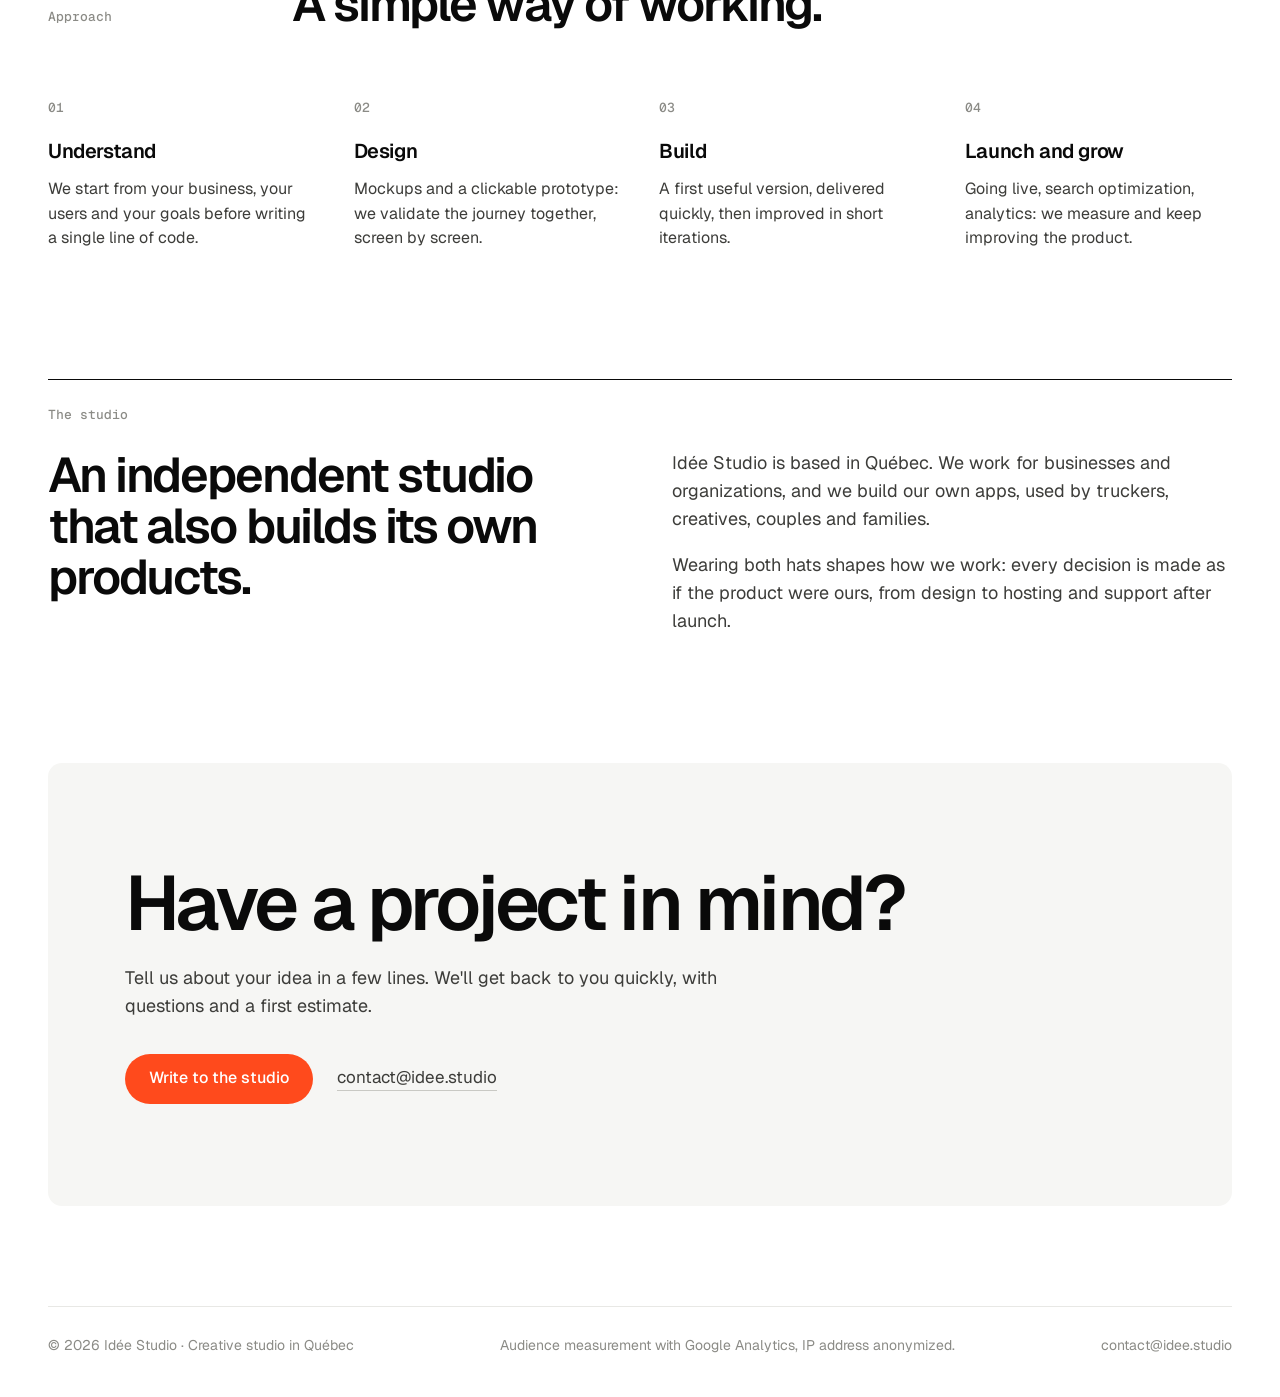
==== commit d45bca3e: "Ajoute Élan aux projets Co-Authored-By: Claude Opus 5.5 <noreply@anthropic.com>" ====
--- a/en/index.html
+++ b/en/index.html
@@ -161,6 +161,17 @@
             </div>
           </a>
         </article>
+        <article class="case wide" id="p-elan">
+          <a class="case-link" href="https://elan.idee.studio" target="_blank" rel="noopener">
+            <div class="tile" style="--tile:#f7f3ec"><div class="comp duo"><figure class="browser"><span class="bar" aria-hidden="true"></span><img src="/assets/img/elan-desktop.jpg" alt="Élan" loading="lazy" width="1600" height="867"></figure><figure class="phone over"><img src="/assets/img/elan-mobile.jpg" alt="Élan" loading="lazy" width="390" height="800"></figure></div></div>
+            <div class="cap">
+              <div class="cap-top"><h3>Élan</h3><span class="etat">Live demo</span><span class="yr">2026</span></div>
+              <p class="type">Mobile app · Fitness</p>
+              <p class="desc">Fitness for parents with no time: every morning, a 10 to 30 minute workout adjusted to last night&#x27;s sleep, energy and the time available.</p>
+              <span class="voir">Visit site ↗</span>
+            </div>
+          </a>
+        </article>
       </div>
     </section>
 
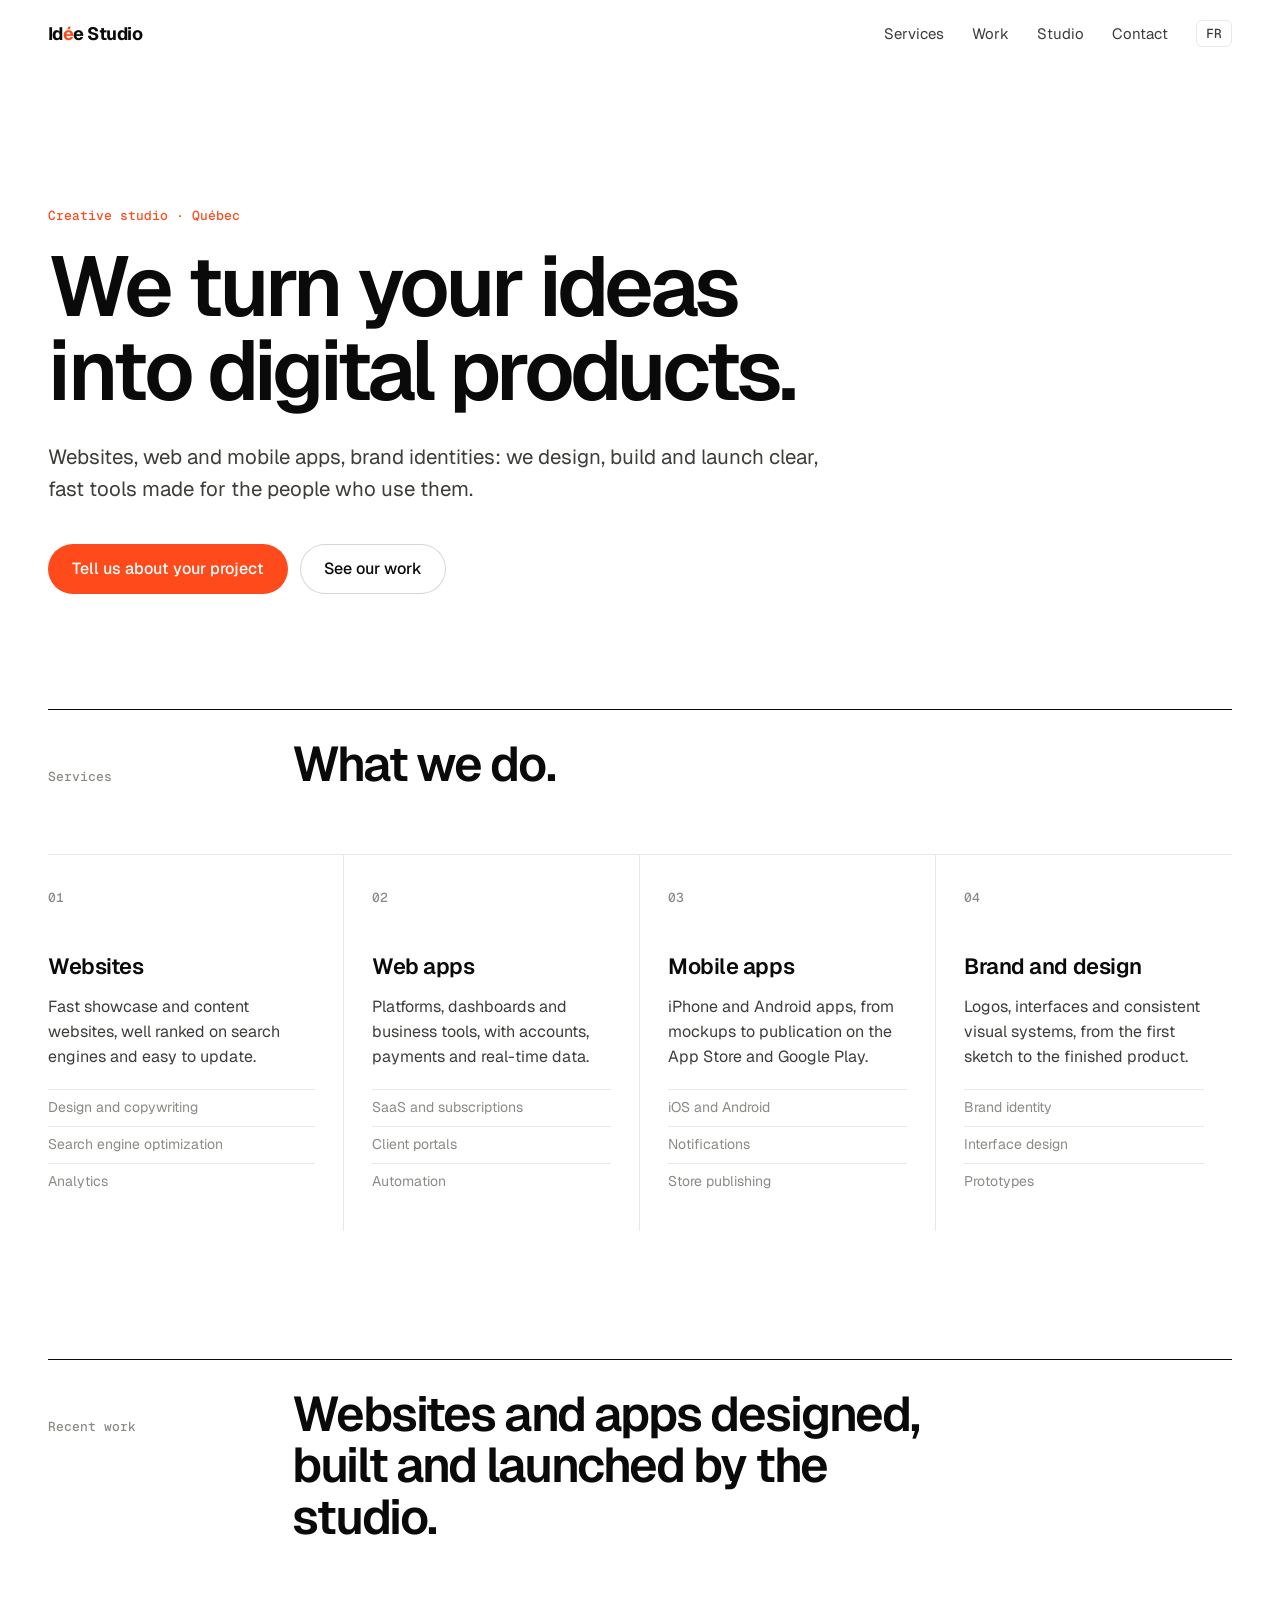
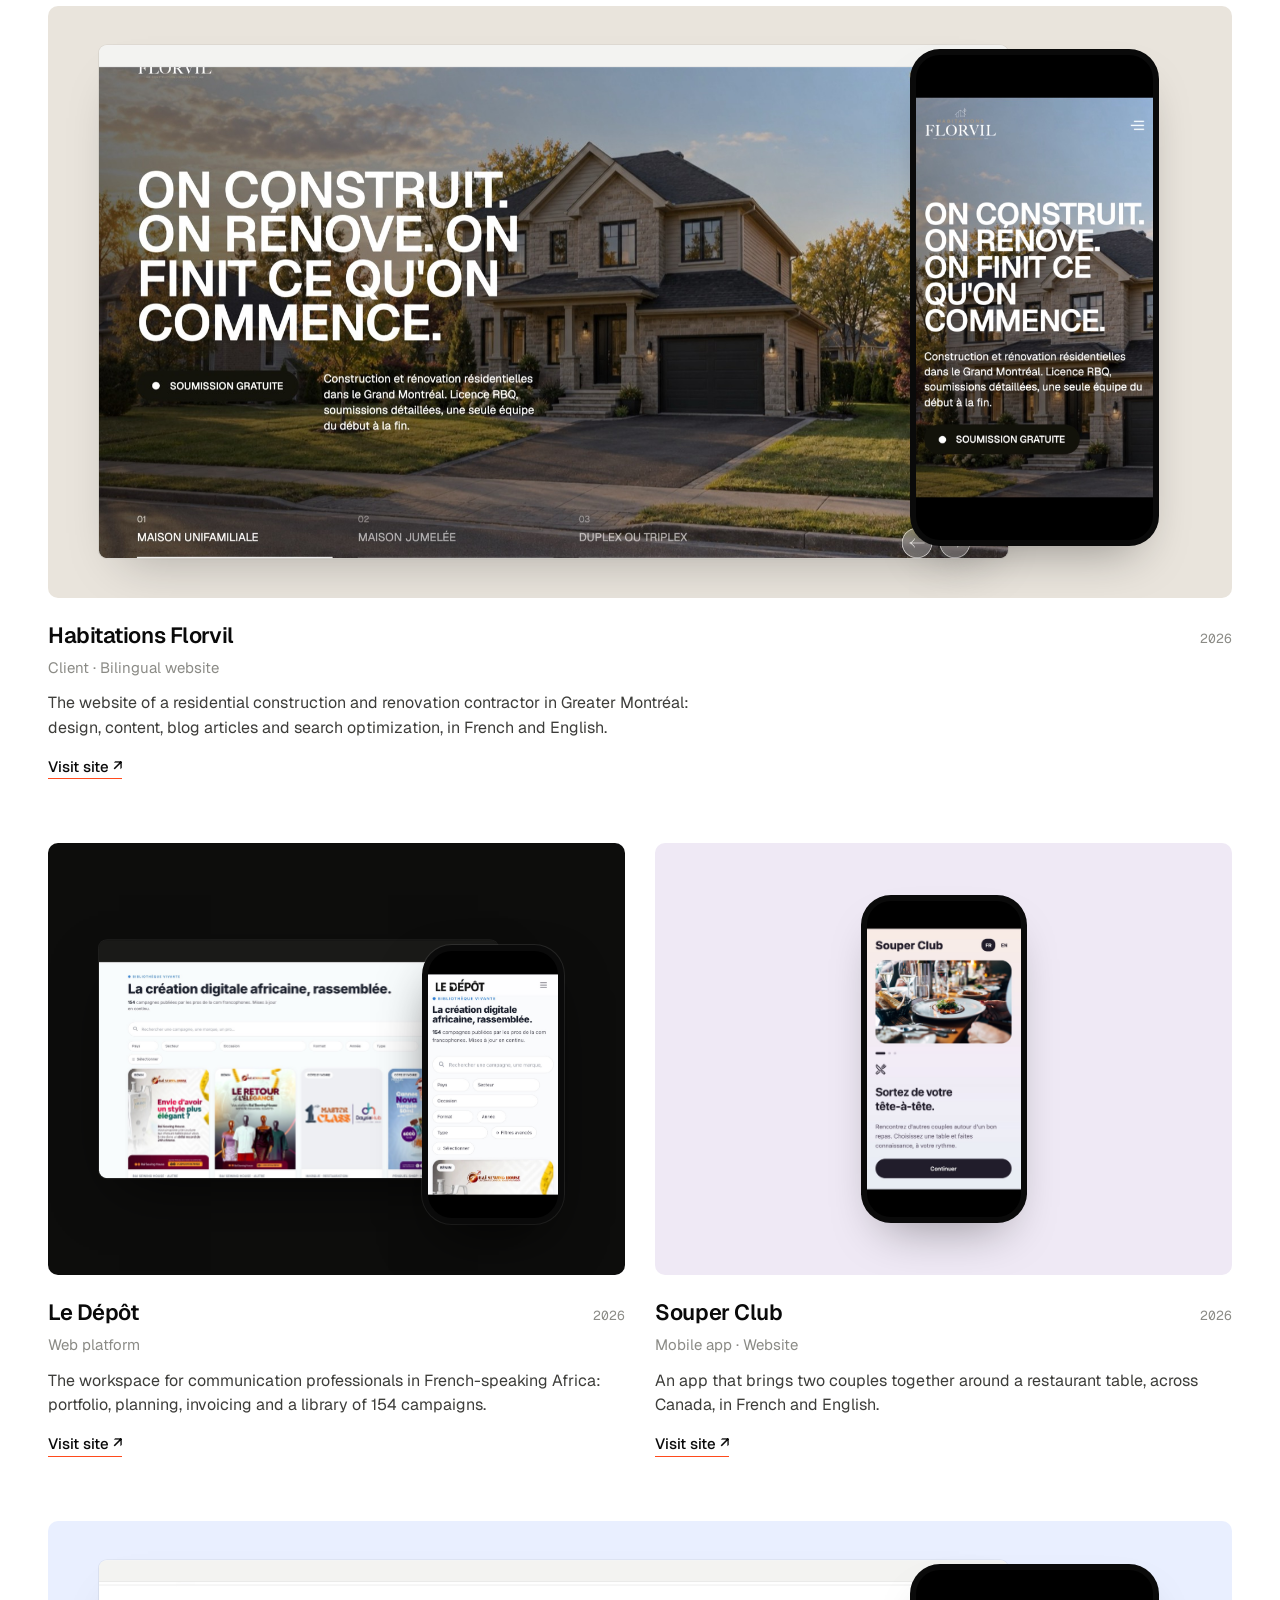
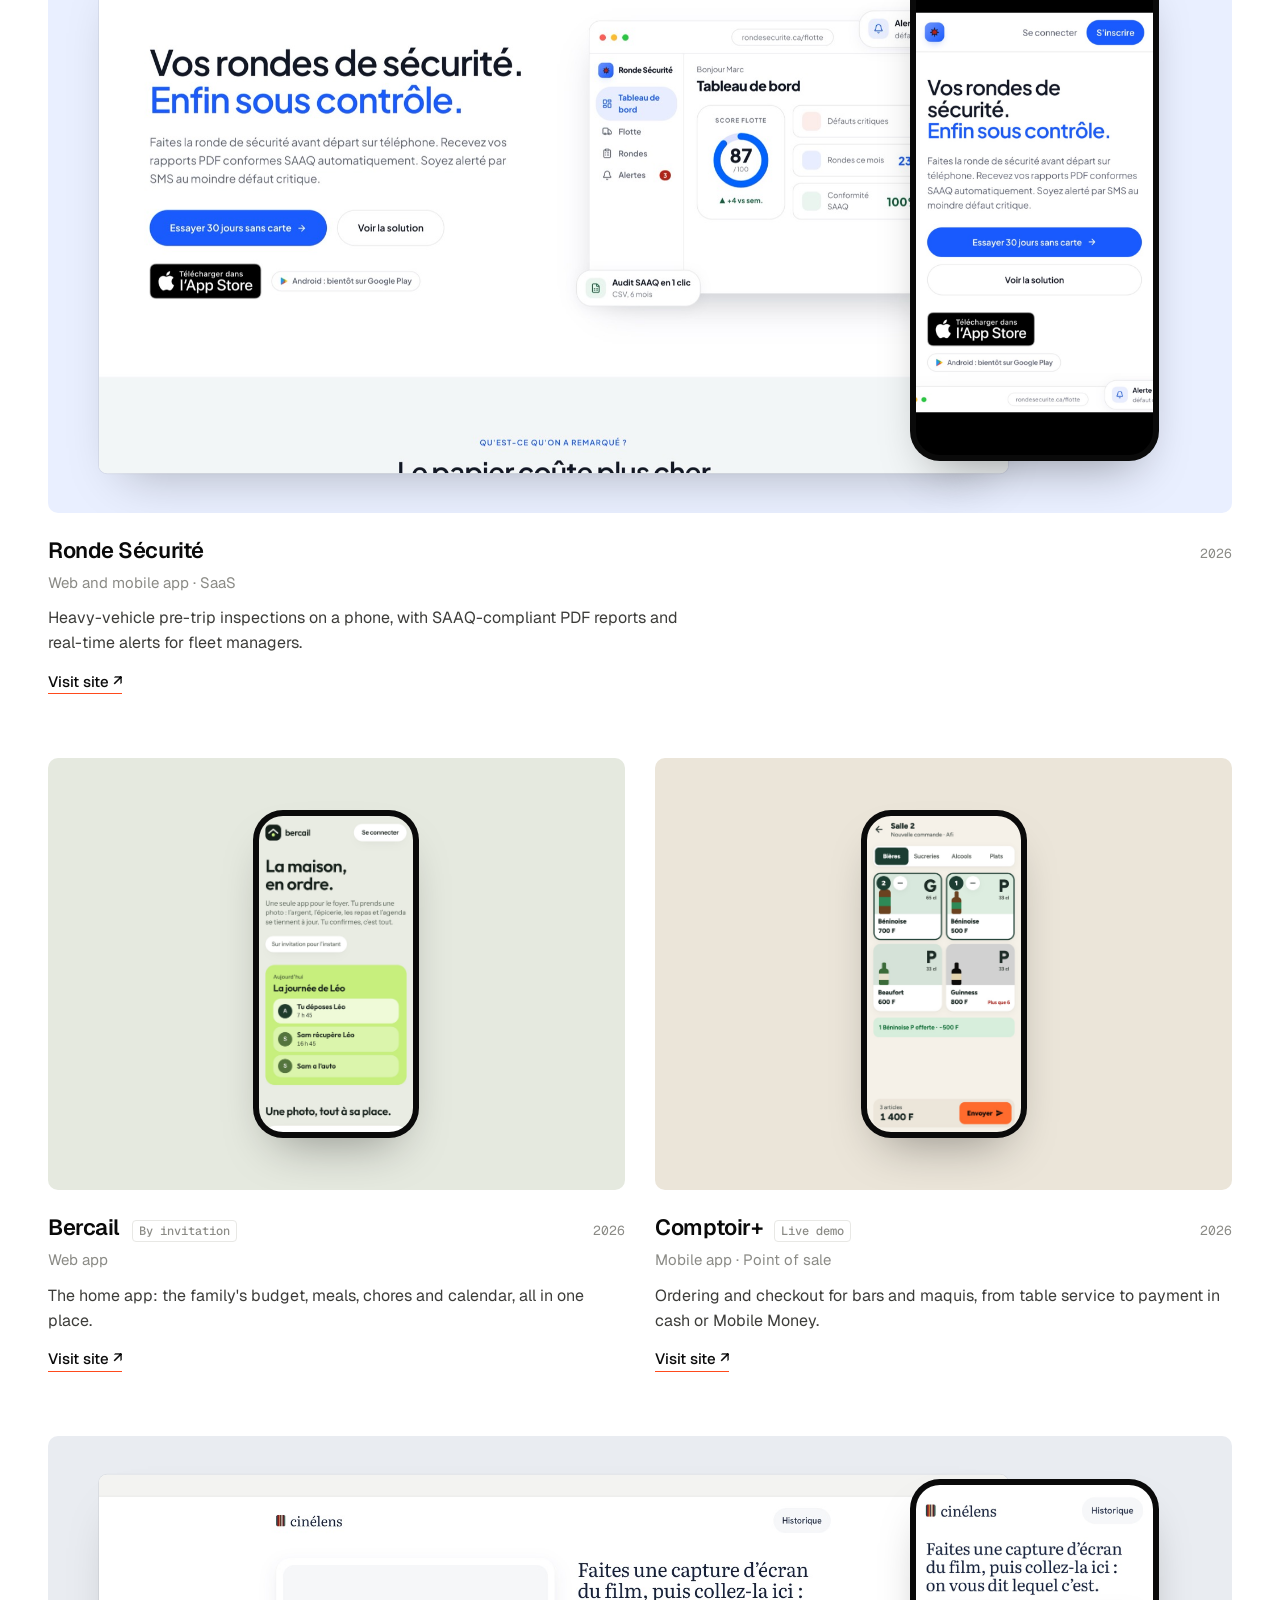
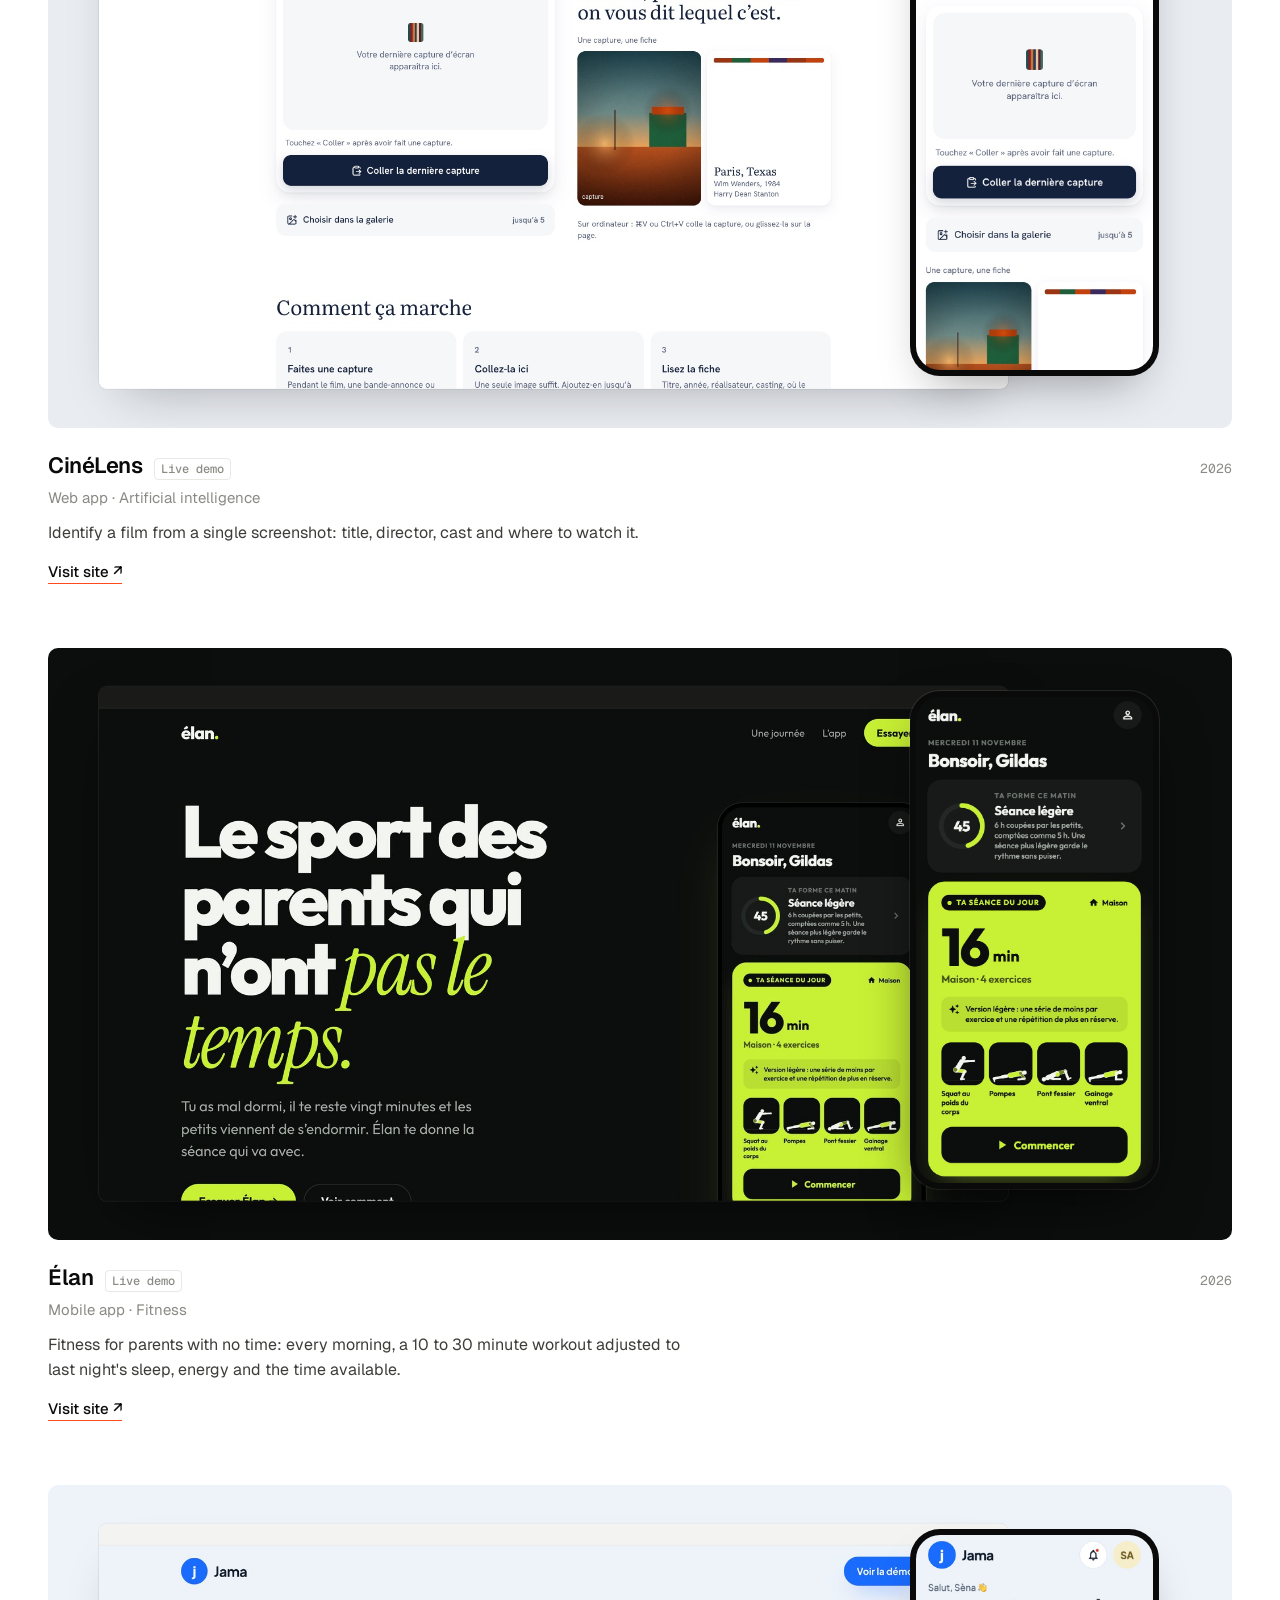
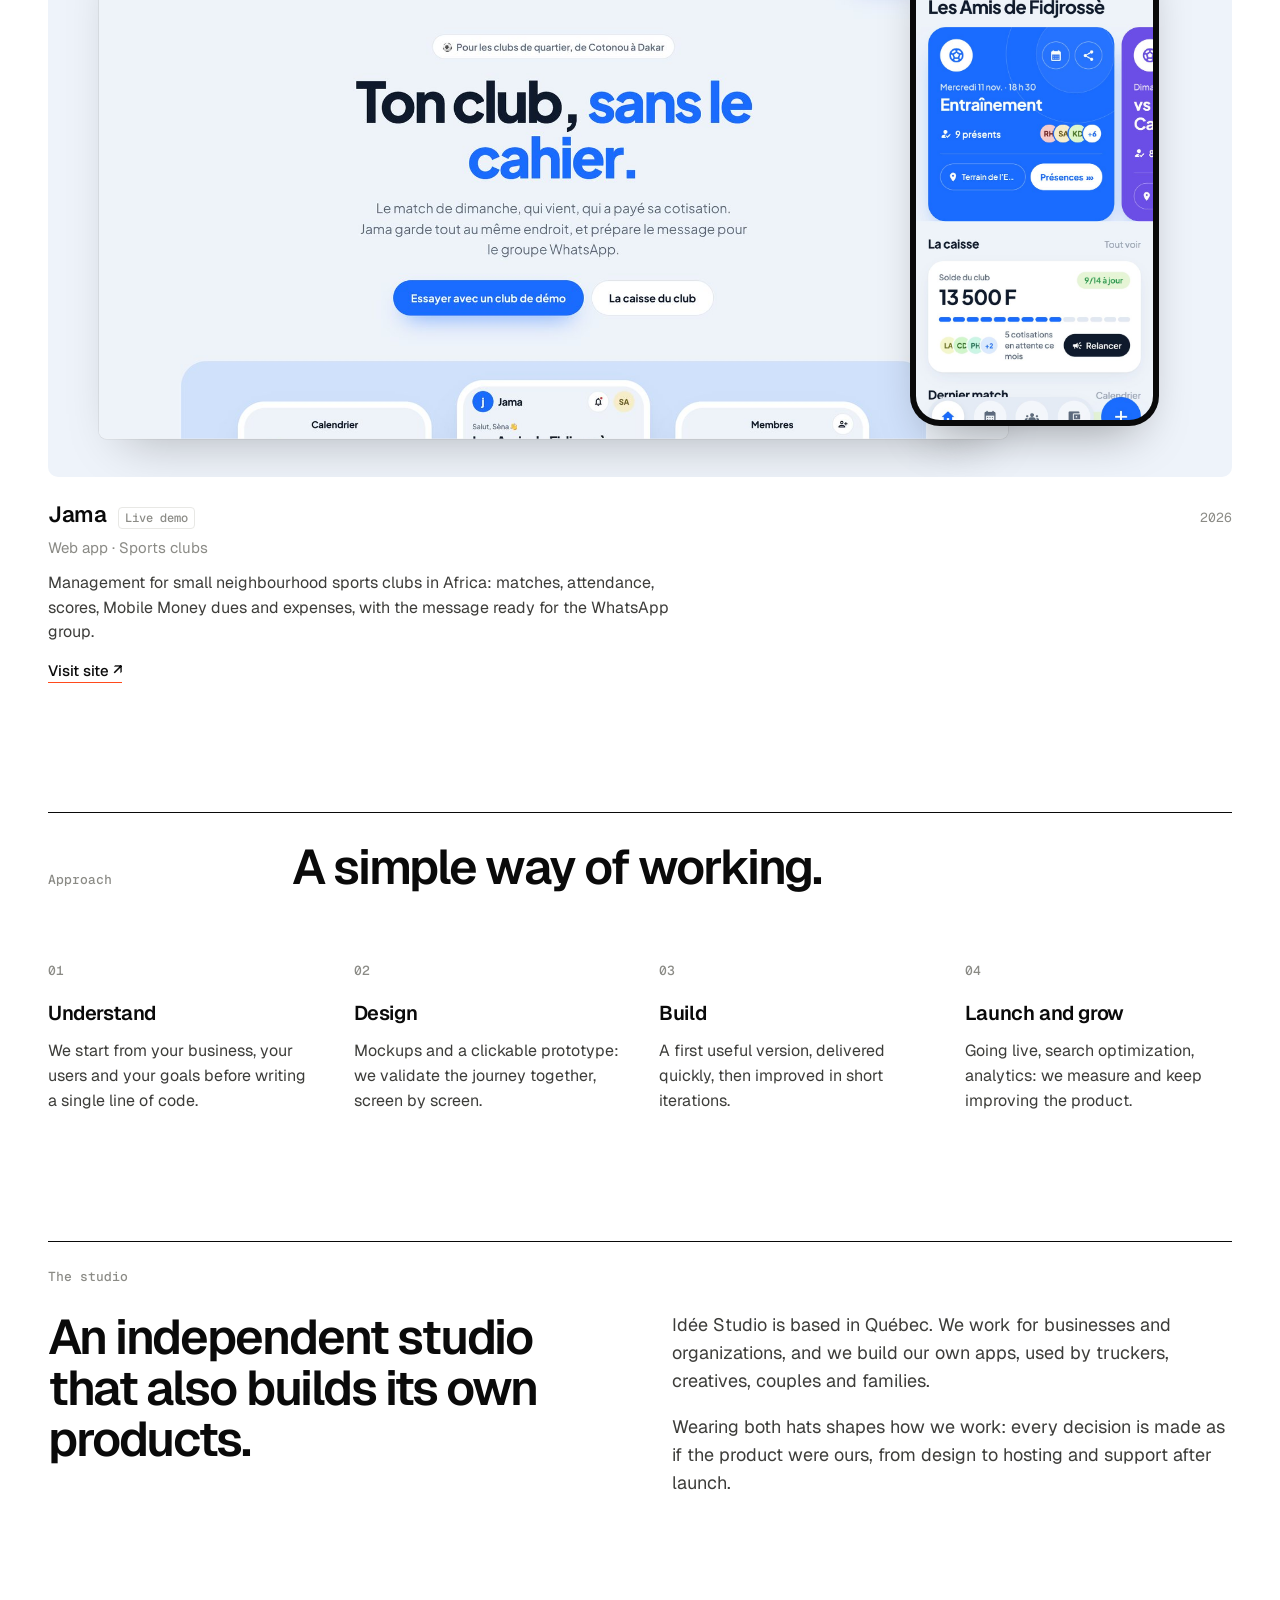
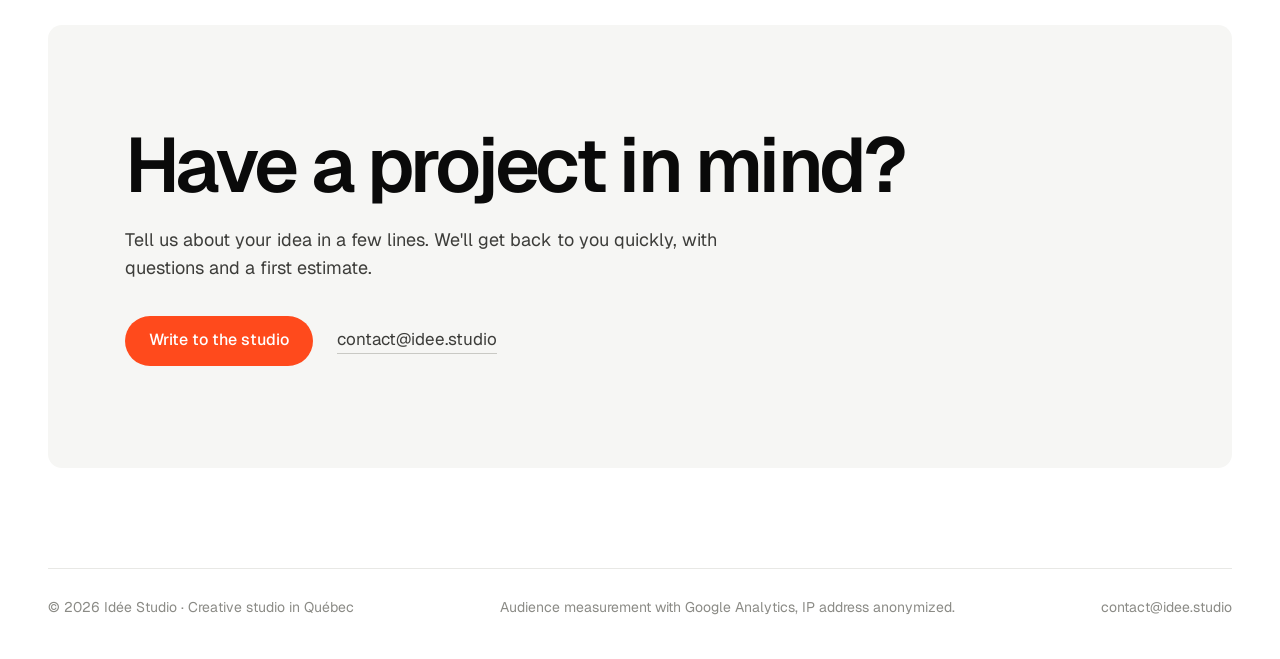
==== commit 809fe125: "Ajoute Jama, nouvelles images d'Élan (noir et vert fluo) Co-Authored-By: Claude Opus 5.5 <noreply@an" ====
--- a/en/index.html
+++ b/en/index.html
@@ -163,11 +163,22 @@
         </article>
         <article class="case wide" id="p-elan">
           <a class="case-link" href="https://elan.idee.studio" target="_blank" rel="noopener">
-            <div class="tile" style="--tile:#f7f3ec"><div class="comp duo"><figure class="browser"><span class="bar" aria-hidden="true"></span><img src="/assets/img/elan-desktop.jpg" alt="Élan" loading="lazy" width="1600" height="867"></figure><figure class="phone over"><img src="/assets/img/elan-mobile.jpg" alt="Élan" loading="lazy" width="390" height="800"></figure></div></div>
+            <div class="tile dark" style="--tile:#0c0e0d"><div class="comp duo"><figure class="browser"><span class="bar" aria-hidden="true"></span><img src="/assets/img/elan-desktop.jpg" alt="Élan" loading="lazy" width="1600" height="867"></figure><figure class="phone over"><img src="/assets/img/elan-mobile.jpg" alt="Élan" loading="lazy" width="390" height="800"></figure></div></div>
             <div class="cap">
               <div class="cap-top"><h3>Élan</h3><span class="etat">Live demo</span><span class="yr">2026</span></div>
               <p class="type">Mobile app · Fitness</p>
               <p class="desc">Fitness for parents with no time: every morning, a 10 to 30 minute workout adjusted to last night&#x27;s sleep, energy and the time available.</p>
+              <span class="voir">Visit site ↗</span>
+            </div>
+          </a>
+        </article>
+        <article class="case wide" id="p-jama">
+          <a class="case-link" href="https://jama.idee.studio" target="_blank" rel="noopener">
+            <div class="tile" style="--tile:#eef3fa"><div class="comp duo"><figure class="browser"><span class="bar" aria-hidden="true"></span><img src="/assets/img/jama-desktop.jpg" alt="Jama" loading="lazy" width="1600" height="867"></figure><figure class="phone over"><img src="/assets/img/jama-mobile.jpg" alt="Jama" loading="lazy" width="390" height="800"></figure></div></div>
+            <div class="cap">
+              <div class="cap-top"><h3>Jama</h3><span class="etat">Live demo</span><span class="yr">2026</span></div>
+              <p class="type">Web app · Sports clubs</p>
+              <p class="desc">Management for small neighbourhood sports clubs in Africa: matches, attendance, scores, Mobile Money dues and expenses, with the message ready for the WhatsApp group.</p>
               <span class="voir">Visit site ↗</span>
             </div>
           </a>
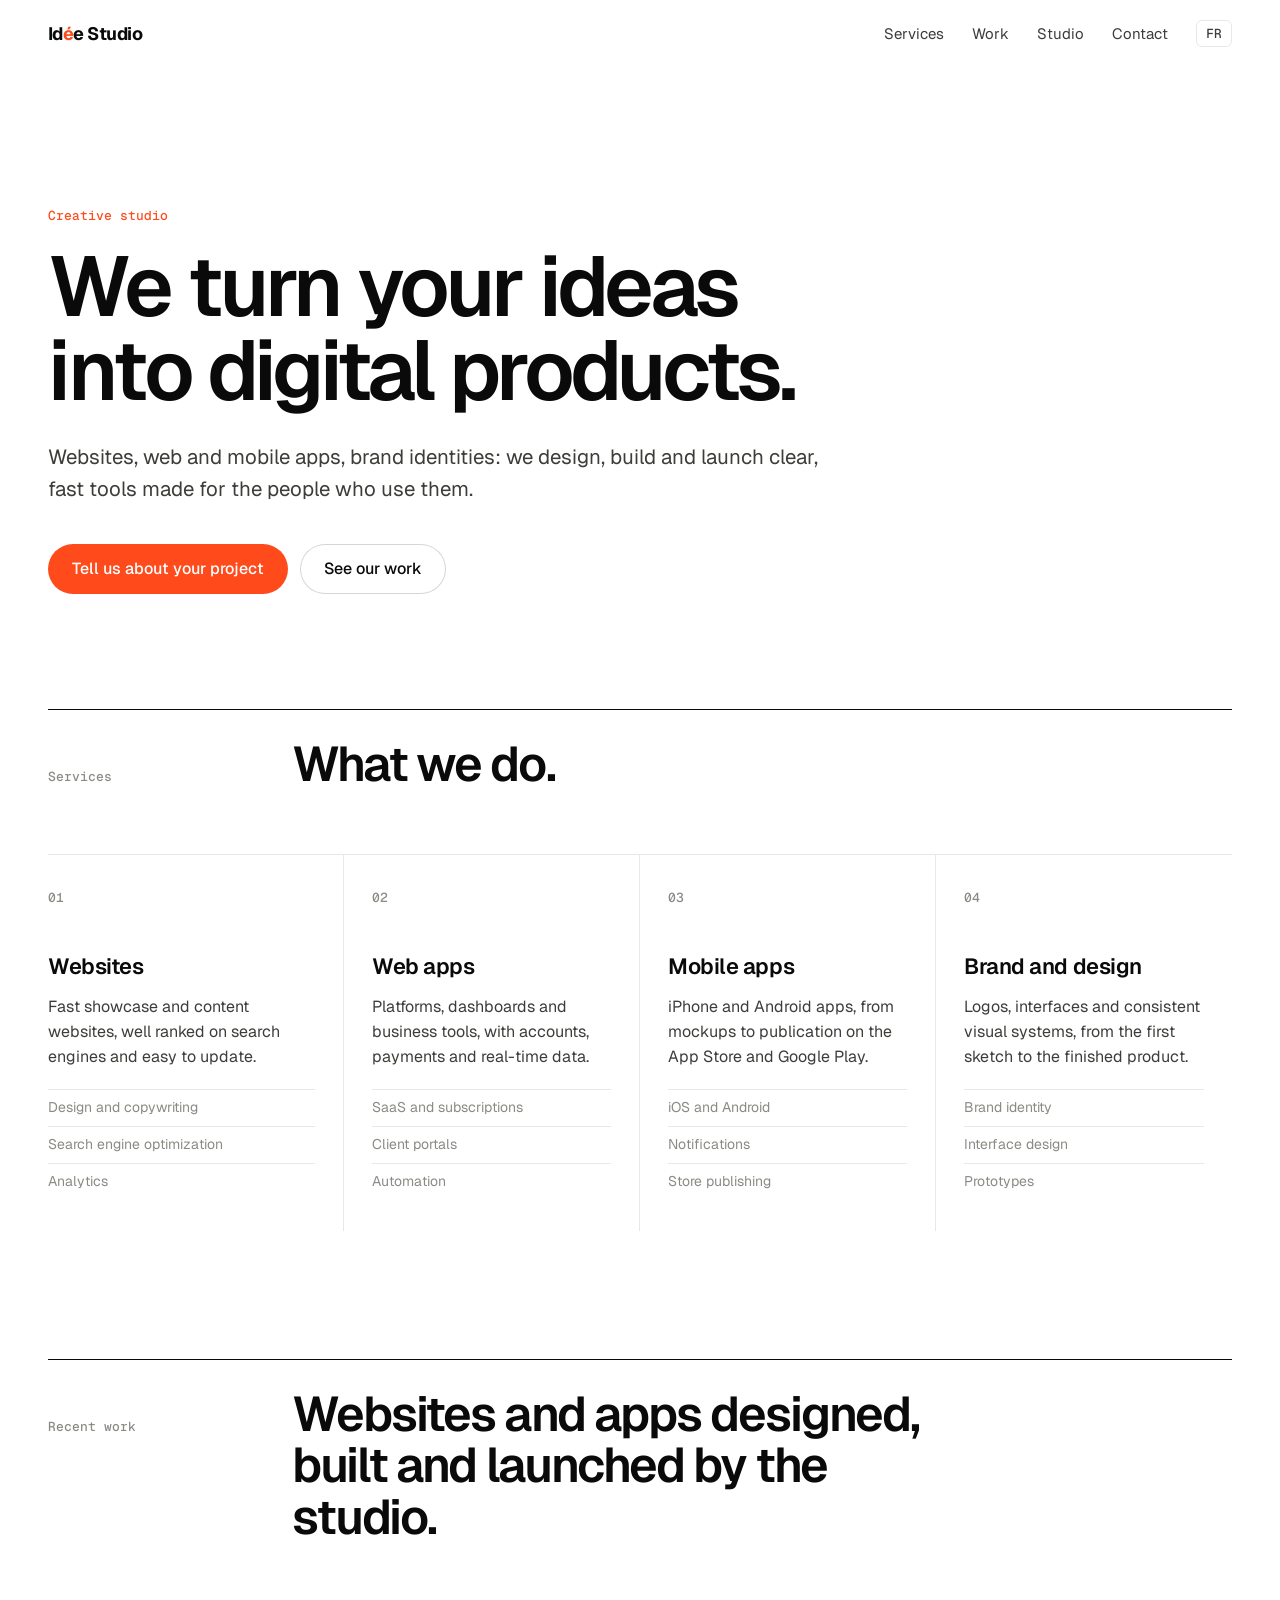
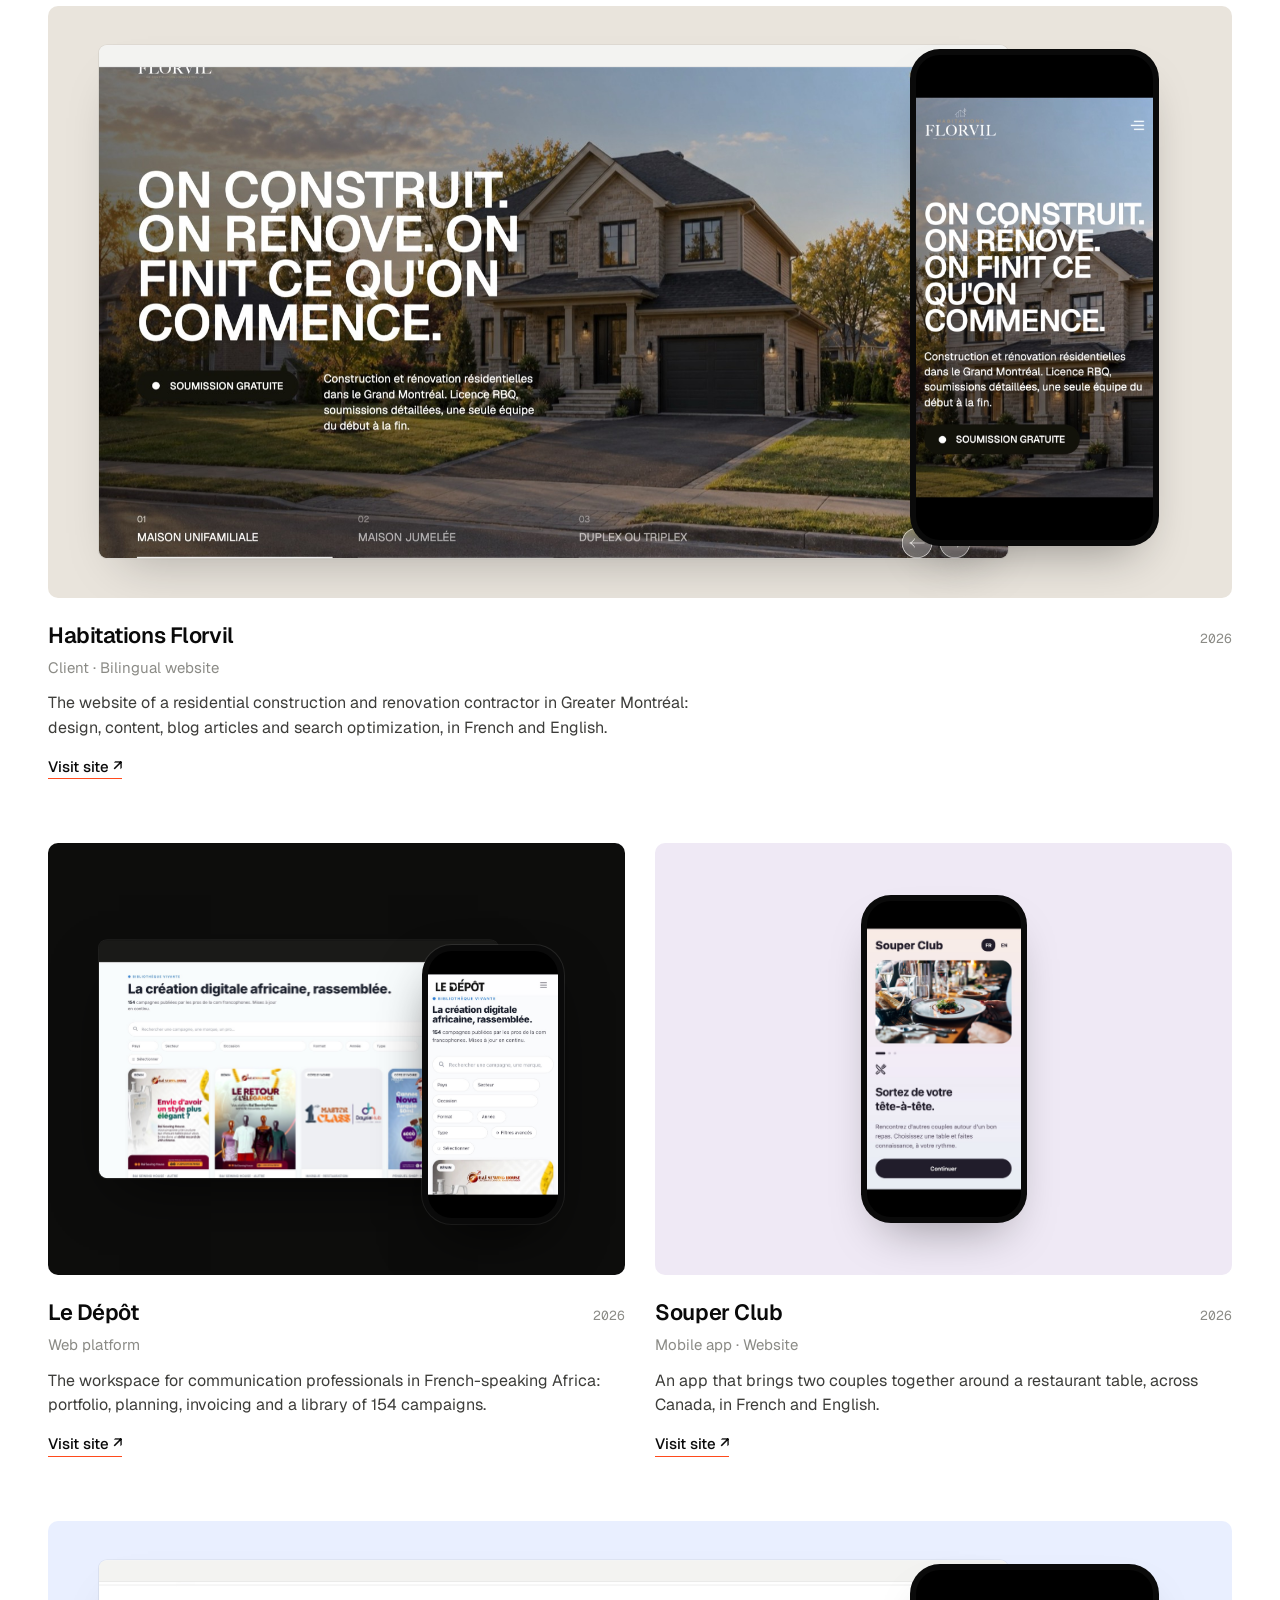
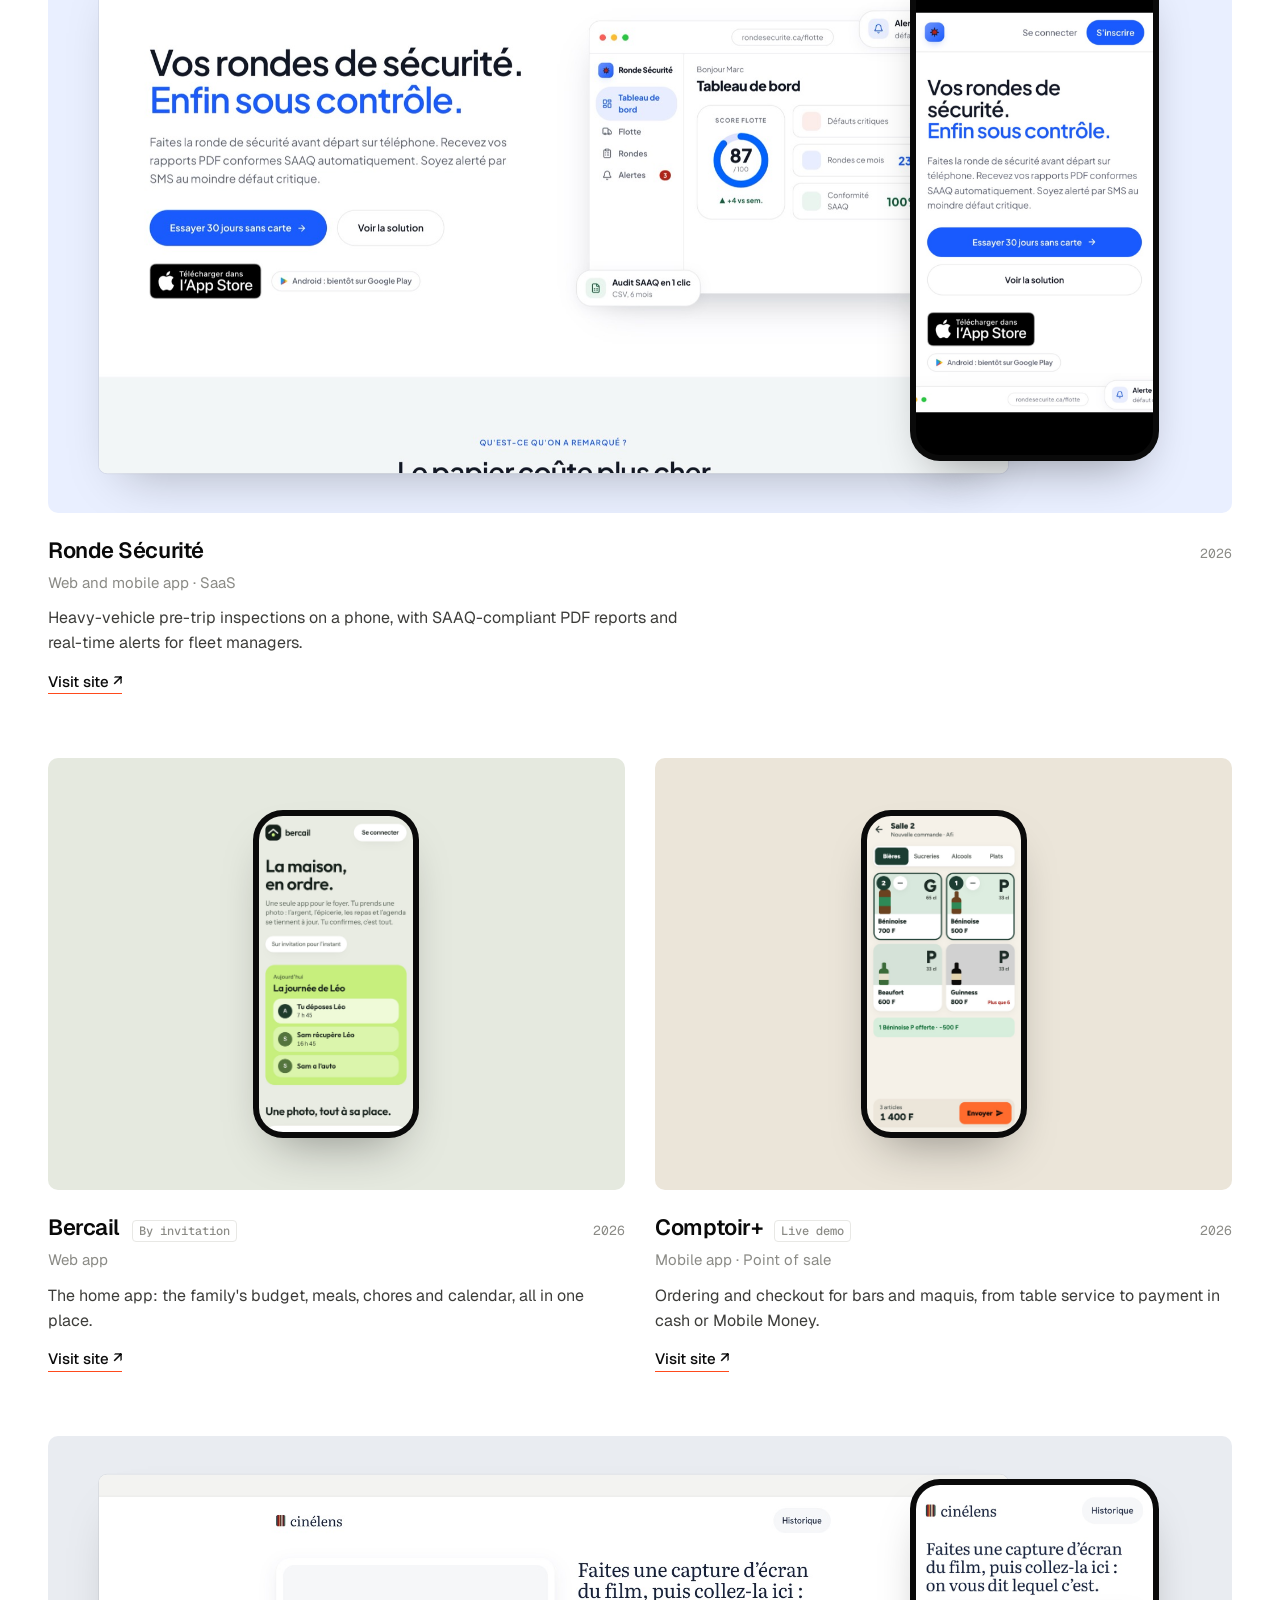
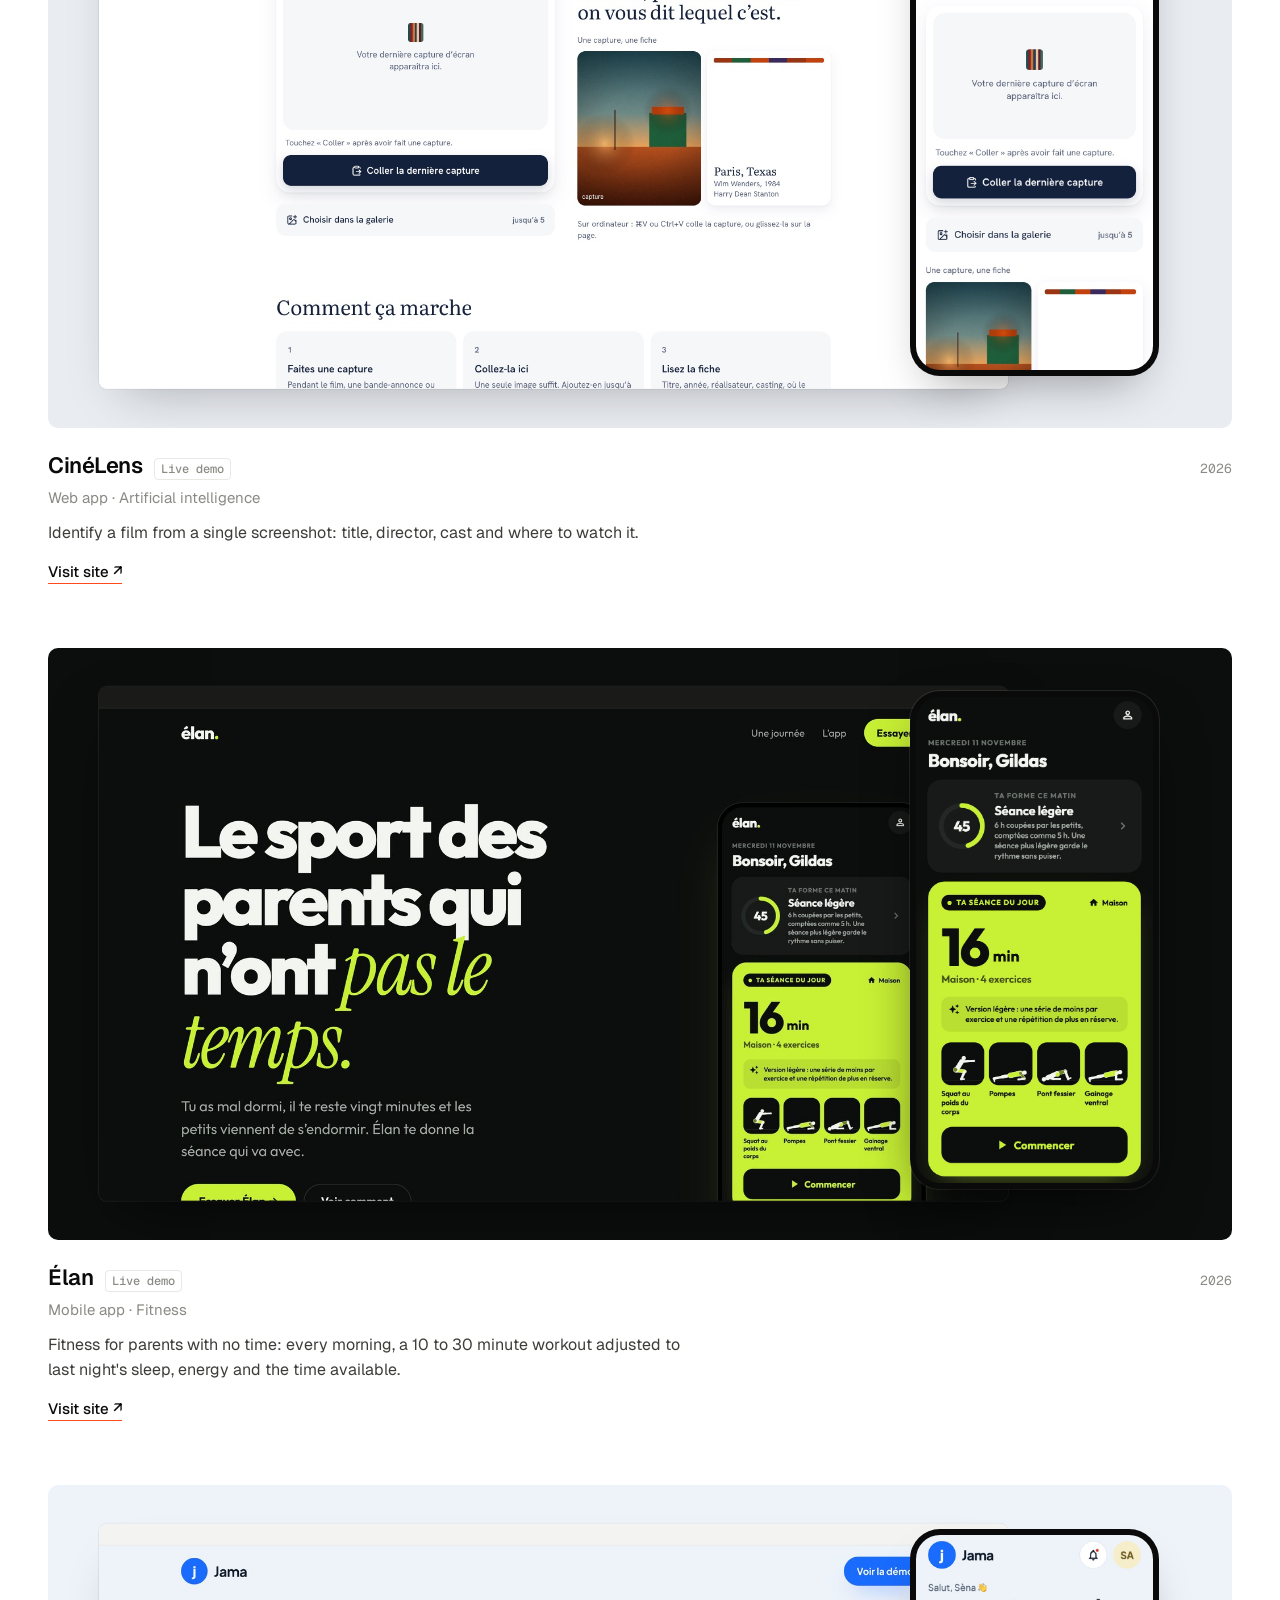
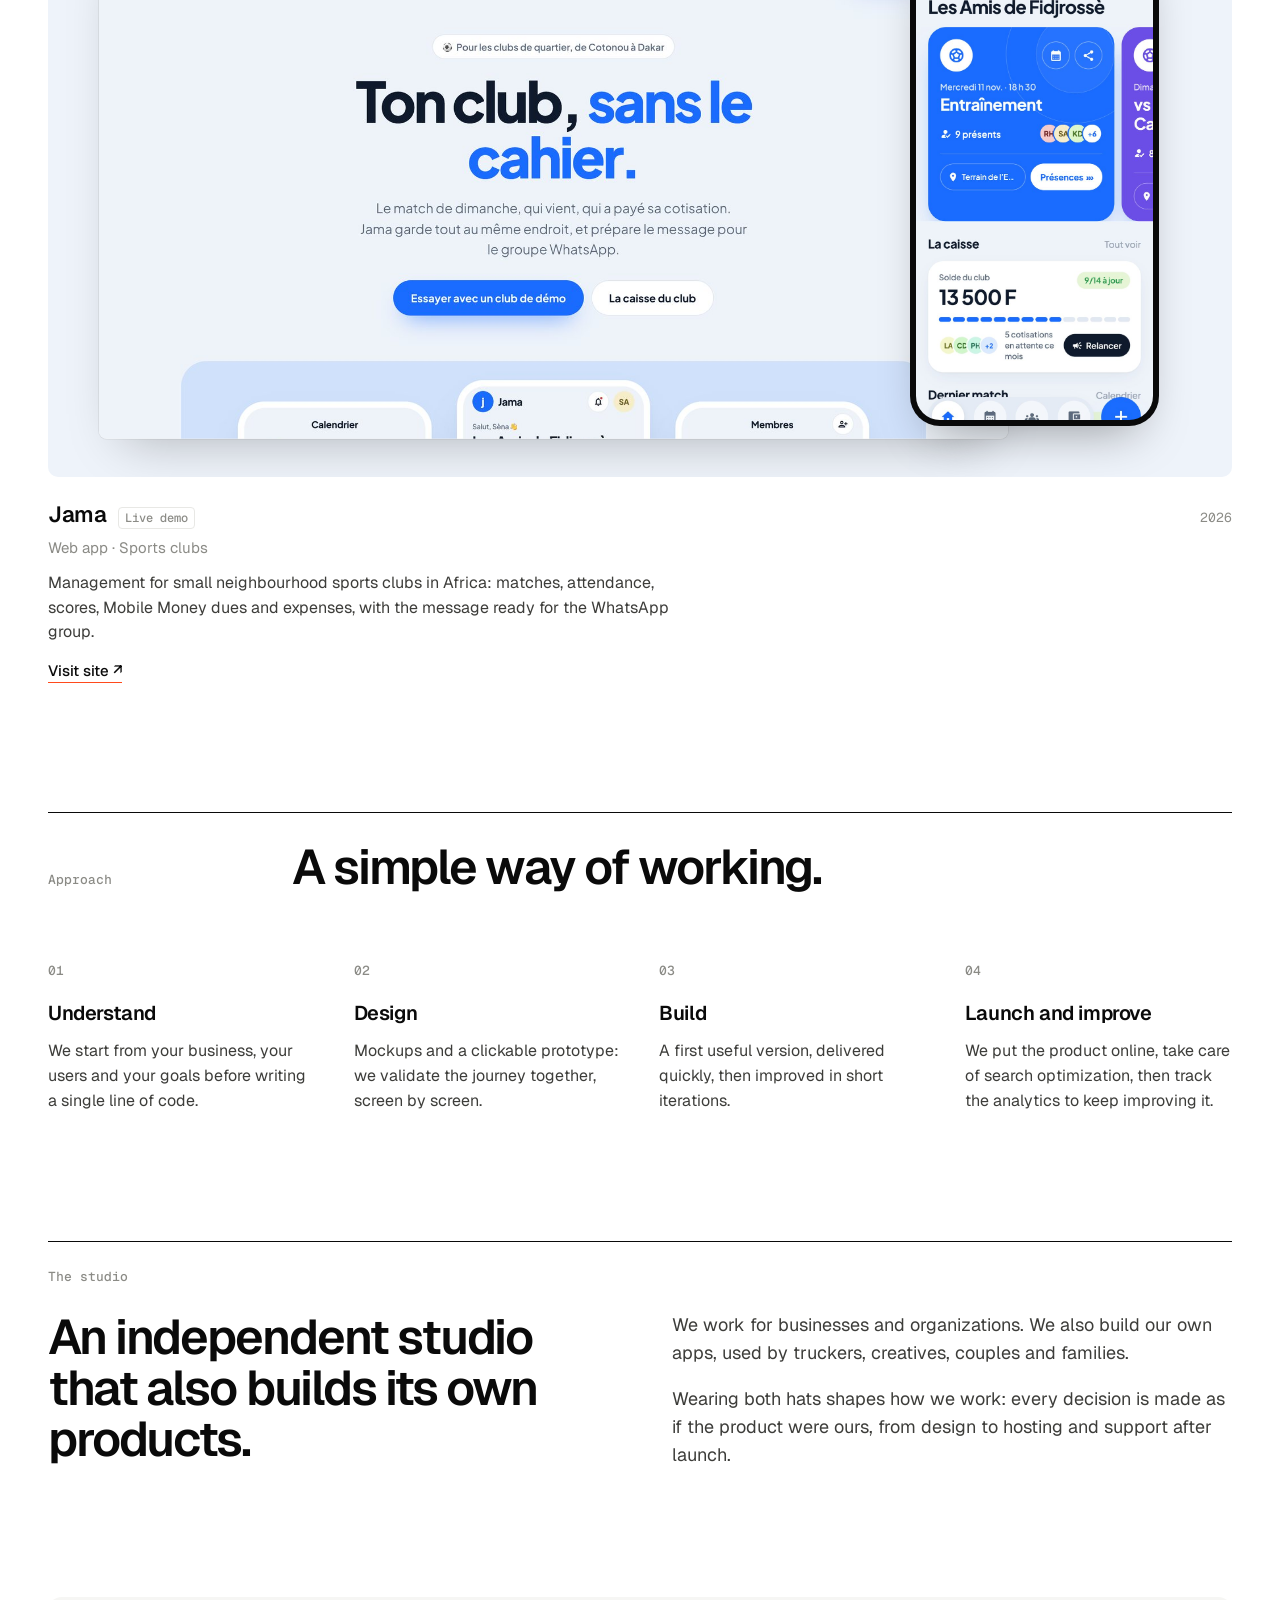
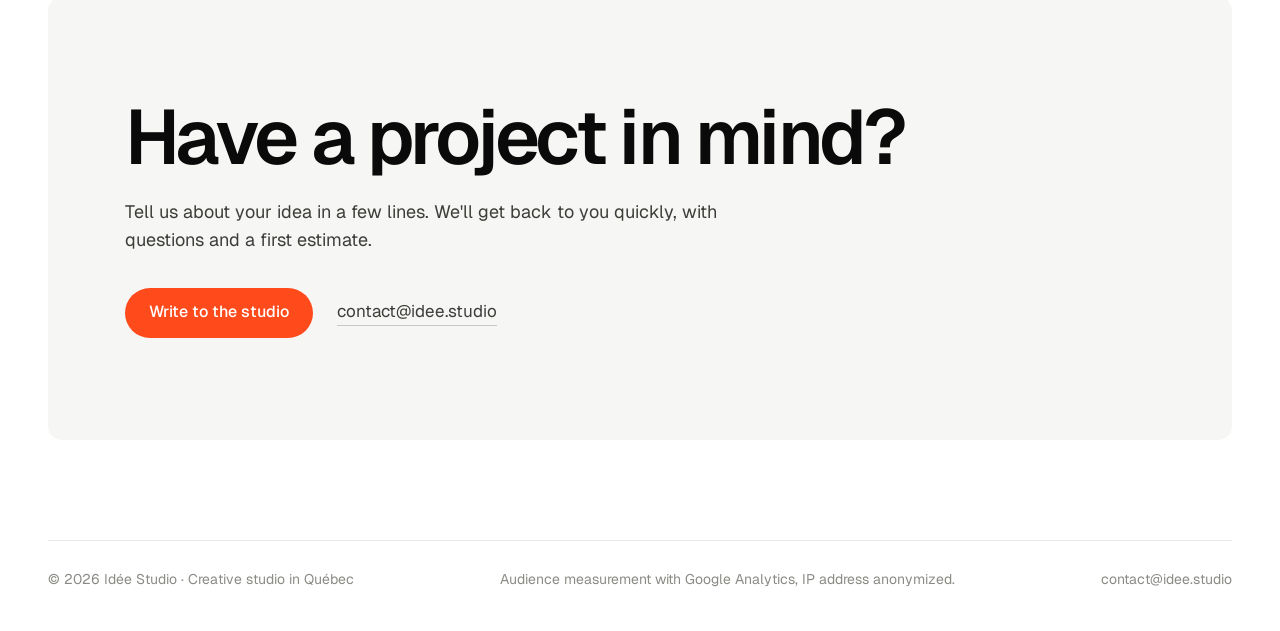
==== commit 00755226: "Textes relus : français plus direct, « Québec » moins répété, espaces insécables Co-Authored-By: Cla" ====
--- a/en/index.html
+++ b/en/index.html
@@ -3,16 +3,16 @@
 <head>
   <meta charset="utf-8">
   <meta name="viewport" content="width=device-width, initial-scale=1">
-  <title>Idée Studio · Creative studio in Québec: websites, apps and digital products</title>
-  <meta name="description" content="Idée Studio is a creative studio in Québec. We design and build websites, web and mobile apps and brand identities, from idea to launch.">
+  <title>Idée Studio · Websites and apps, creative studio in Québec</title>
+  <meta name="description" content="Idée Studio designs and builds websites, web and mobile apps and brand identities, from idea to launch.">
   <link rel="canonical" href="https://idee.studio/en/">
   <link rel="alternate" hreflang="fr-CA" href="https://idee.studio/">
   <link rel="alternate" hreflang="en-CA" href="https://idee.studio/en/">
   <link rel="alternate" hreflang="x-default" href="https://idee.studio/">
   <meta property="og:type" content="website">
   <meta property="og:site_name" content="Idée Studio">
-  <meta property="og:title" content="Idée Studio · Creative studio in Québec: websites, apps and digital products">
-  <meta property="og:description" content="Idée Studio is a creative studio in Québec. We design and build websites, web and mobile apps and brand identities, from idea to launch.">
+  <meta property="og:title" content="Idée Studio · Websites and apps, creative studio in Québec">
+  <meta property="og:description" content="Idée Studio designs and builds websites, web and mobile apps and brand identities, from idea to launch.">
   <meta property="og:url" content="https://idee.studio/en/">
   <meta property="og:image" content="https://idee.studio/assets/og.jpg">
   <meta property="og:locale" content="en_CA">
@@ -23,7 +23,7 @@
   <link rel="preconnect" href="https://fonts.gstatic.com" crossorigin>
   <link rel="stylesheet" href="https://fonts.googleapis.com/css2?family=Geist:wght@400;500;600;700&family=Geist+Mono:wght@400;500&display=swap">
   <link rel="stylesheet" href="/assets/styles.css">
-  <script type="application/ld+json">{"@context": "https://schema.org", "@type": "Organization", "name": "Idée Studio", "url": "https://idee.studio", "email": "contact@idee.studio", "logo": "https://idee.studio/assets/icon.svg", "description": "Idée Studio is a creative studio in Québec. We design and build websites, web and mobile apps and brand identities, from idea to launch.", "address": {"@type": "PostalAddress", "addressRegion": "QC", "addressCountry": "CA"}, "knowsAbout": ["Websites", "Web apps", "Mobile apps", "Brand and design"]}</script>
+  <script type="application/ld+json">{"@context": "https://schema.org", "@type": "Organization", "name": "Idée Studio", "url": "https://idee.studio", "email": "contact@idee.studio", "logo": "https://idee.studio/assets/icon.svg", "description": "Idée Studio designs and builds websites, web and mobile apps and brand identities, from idea to launch.", "address": {"@type": "PostalAddress", "addressRegion": "QC", "addressCountry": "CA"}, "knowsAbout": ["Websites", "Web apps", "Mobile apps", "Brand and design"]}</script>
   <script async src="https://www.googletagmanager.com/gtag/js?id=G-SGMPTLN3CR"></script>
   <script>window.dataLayer=window.dataLayer||[];function gtag(){dataLayer.push(arguments);}gtag('js',new Date());gtag('config','G-SGMPTLN3CR',{anonymize_ip:true});</script>
 </head>
@@ -42,7 +42,7 @@
 
   <main id="contenu">
     <section class="hero wrap">
-      <p class="k">Creative studio · Québec</p>
+      <p class="k">Creative studio</p>
       <h1>We turn your ideas into digital products.</h1>
       <p class="lead">Websites, web and mobile apps, brand identities: we design, build and launch clear, fast tools made for the people who use them.</p>
       <div class="cta">
@@ -192,13 +192,13 @@
         <li><span>01</span><h3>Understand</h3><p>We start from your business, your users and your goals before writing a single line of code.</p></li>
         <li><span>02</span><h3>Design</h3><p>Mockups and a clickable prototype: we validate the journey together, screen by screen.</p></li>
         <li><span>03</span><h3>Build</h3><p>A first useful version, delivered quickly, then improved in short iterations.</p></li>
-        <li><span>04</span><h3>Launch and grow</h3><p>Going live, search optimization, analytics: we measure and keep improving the product.</p></li>
+        <li><span>04</span><h3>Launch and improve</h3><p>We put the product online, take care of search optimization, then track the analytics to keep improving it.</p></li>
       </ol>
     </section>
 
     <section class="studio wrap" id="studio">
       <p class="k">The studio</p>
-      <div class="studio-grid"><h2>An independent studio that also builds its own products.</h2><div><p>Idée Studio is based in Québec. We work for businesses and organizations, and we build our own apps, used by truckers, creatives, couples and families.</p><p>Wearing both hats shapes how we work: every decision is made as if the product were ours, from design to hosting and support after launch.</p></div></div>
+      <div class="studio-grid"><h2>An independent studio that also builds its own products.</h2><div><p>We work for businesses and organizations. We also build our own apps, used by truckers, creatives, couples and families.</p><p>Wearing both hats shapes how we work: every decision is made as if the product were ours, from design to hosting and support after launch.</p></div></div>
     </section>
 
     <section class="contact wrap" id="contact">
